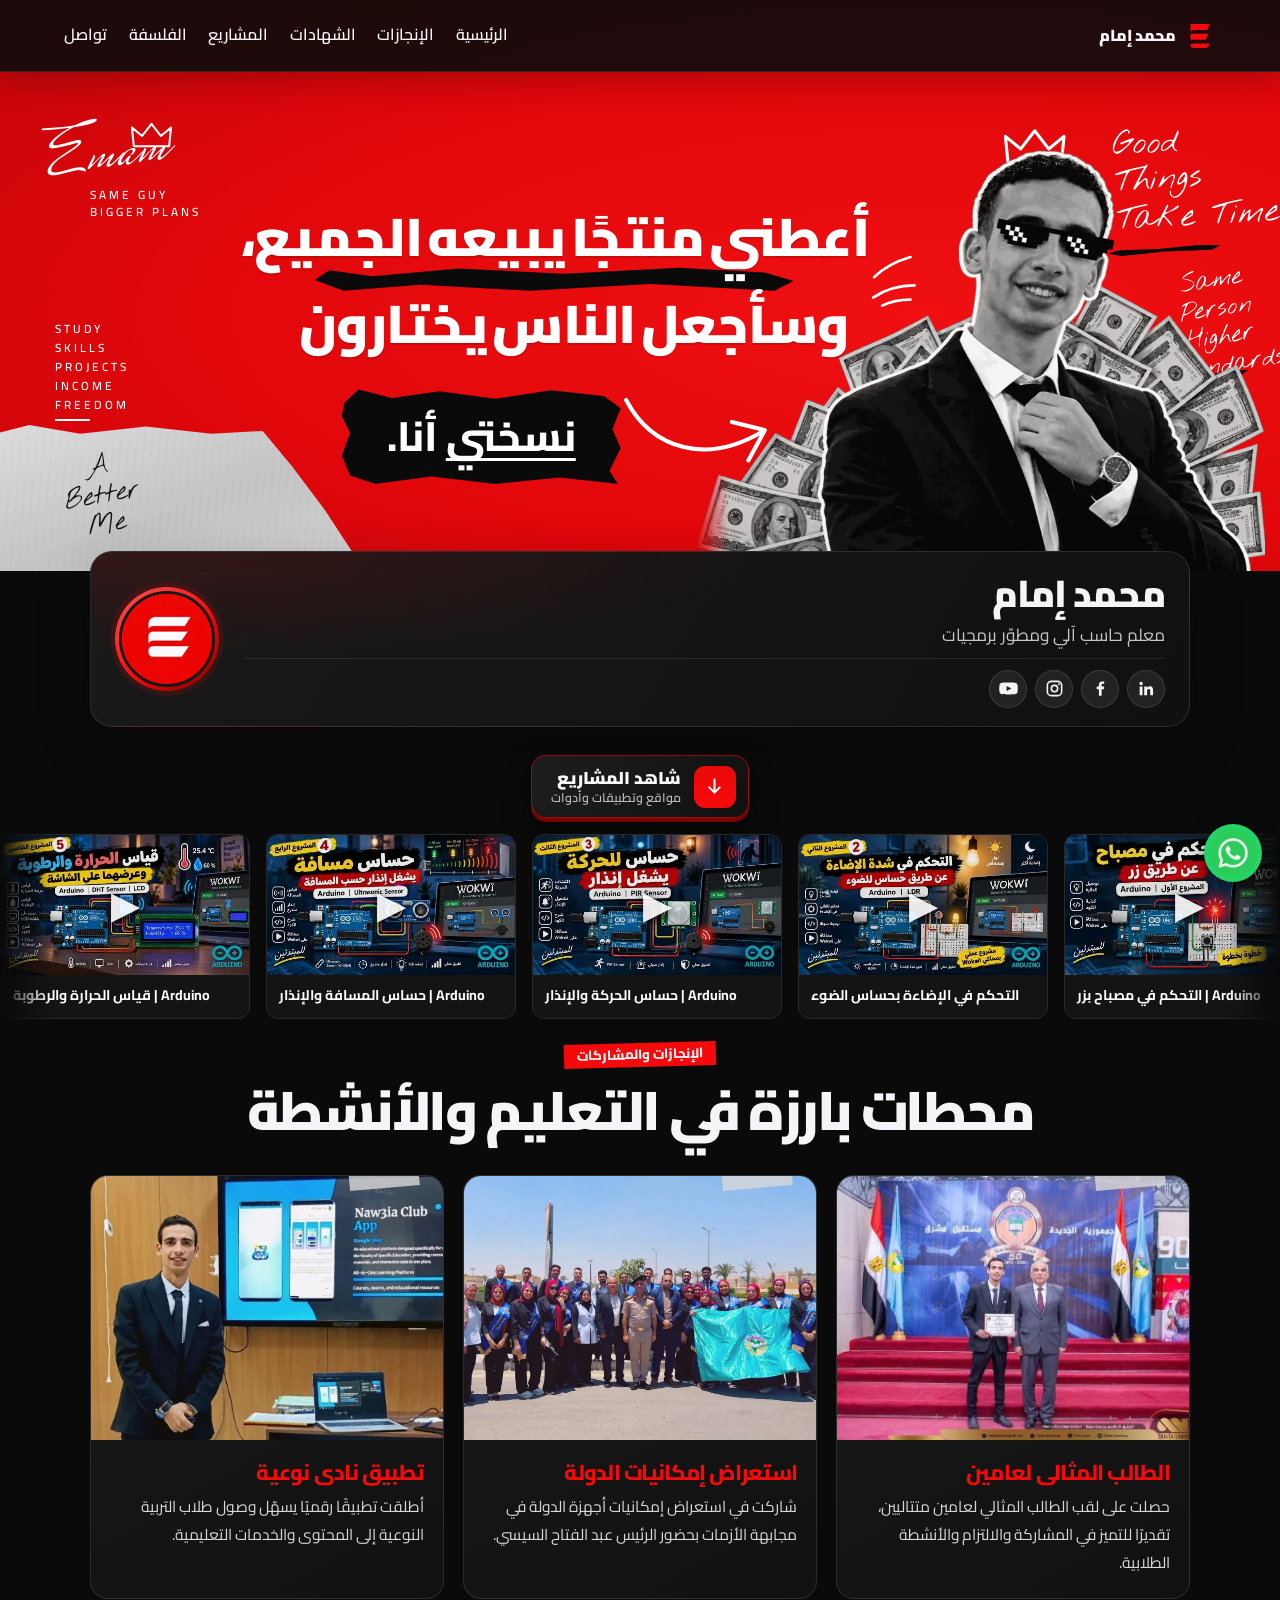
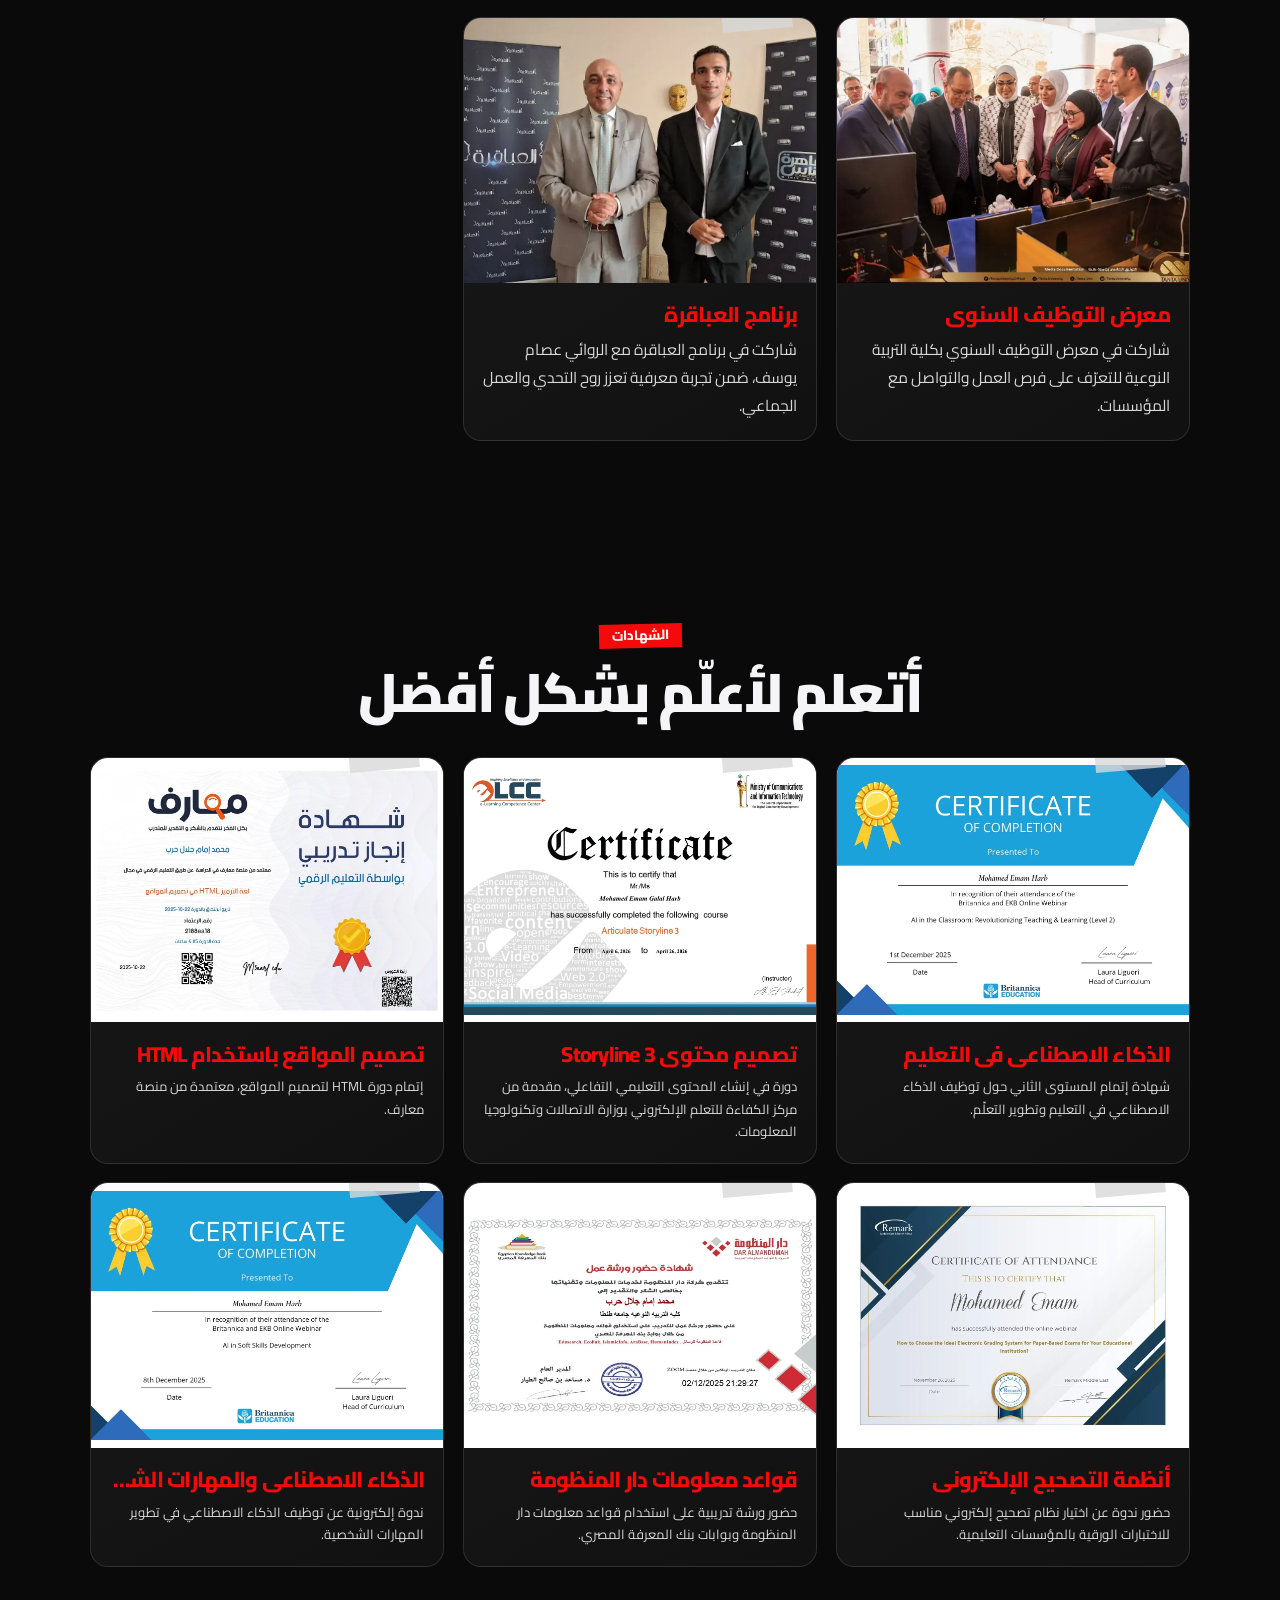
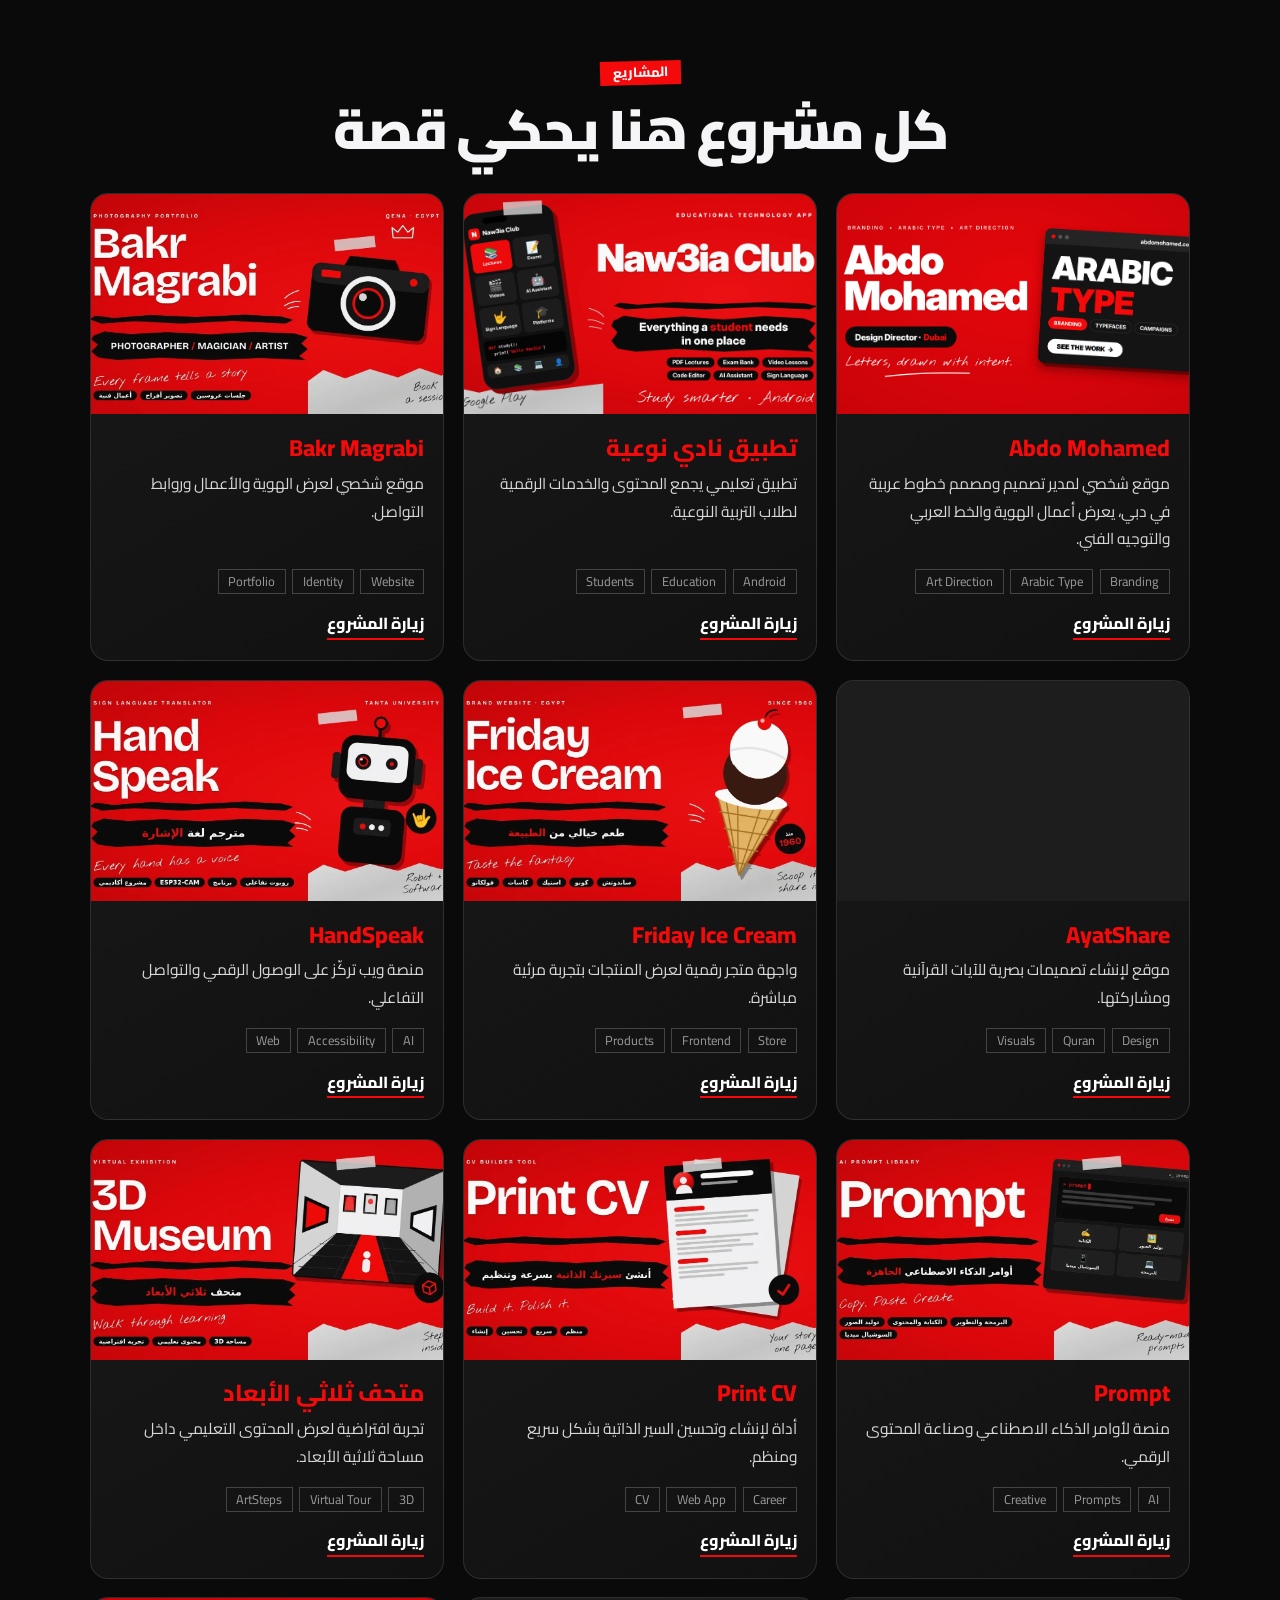
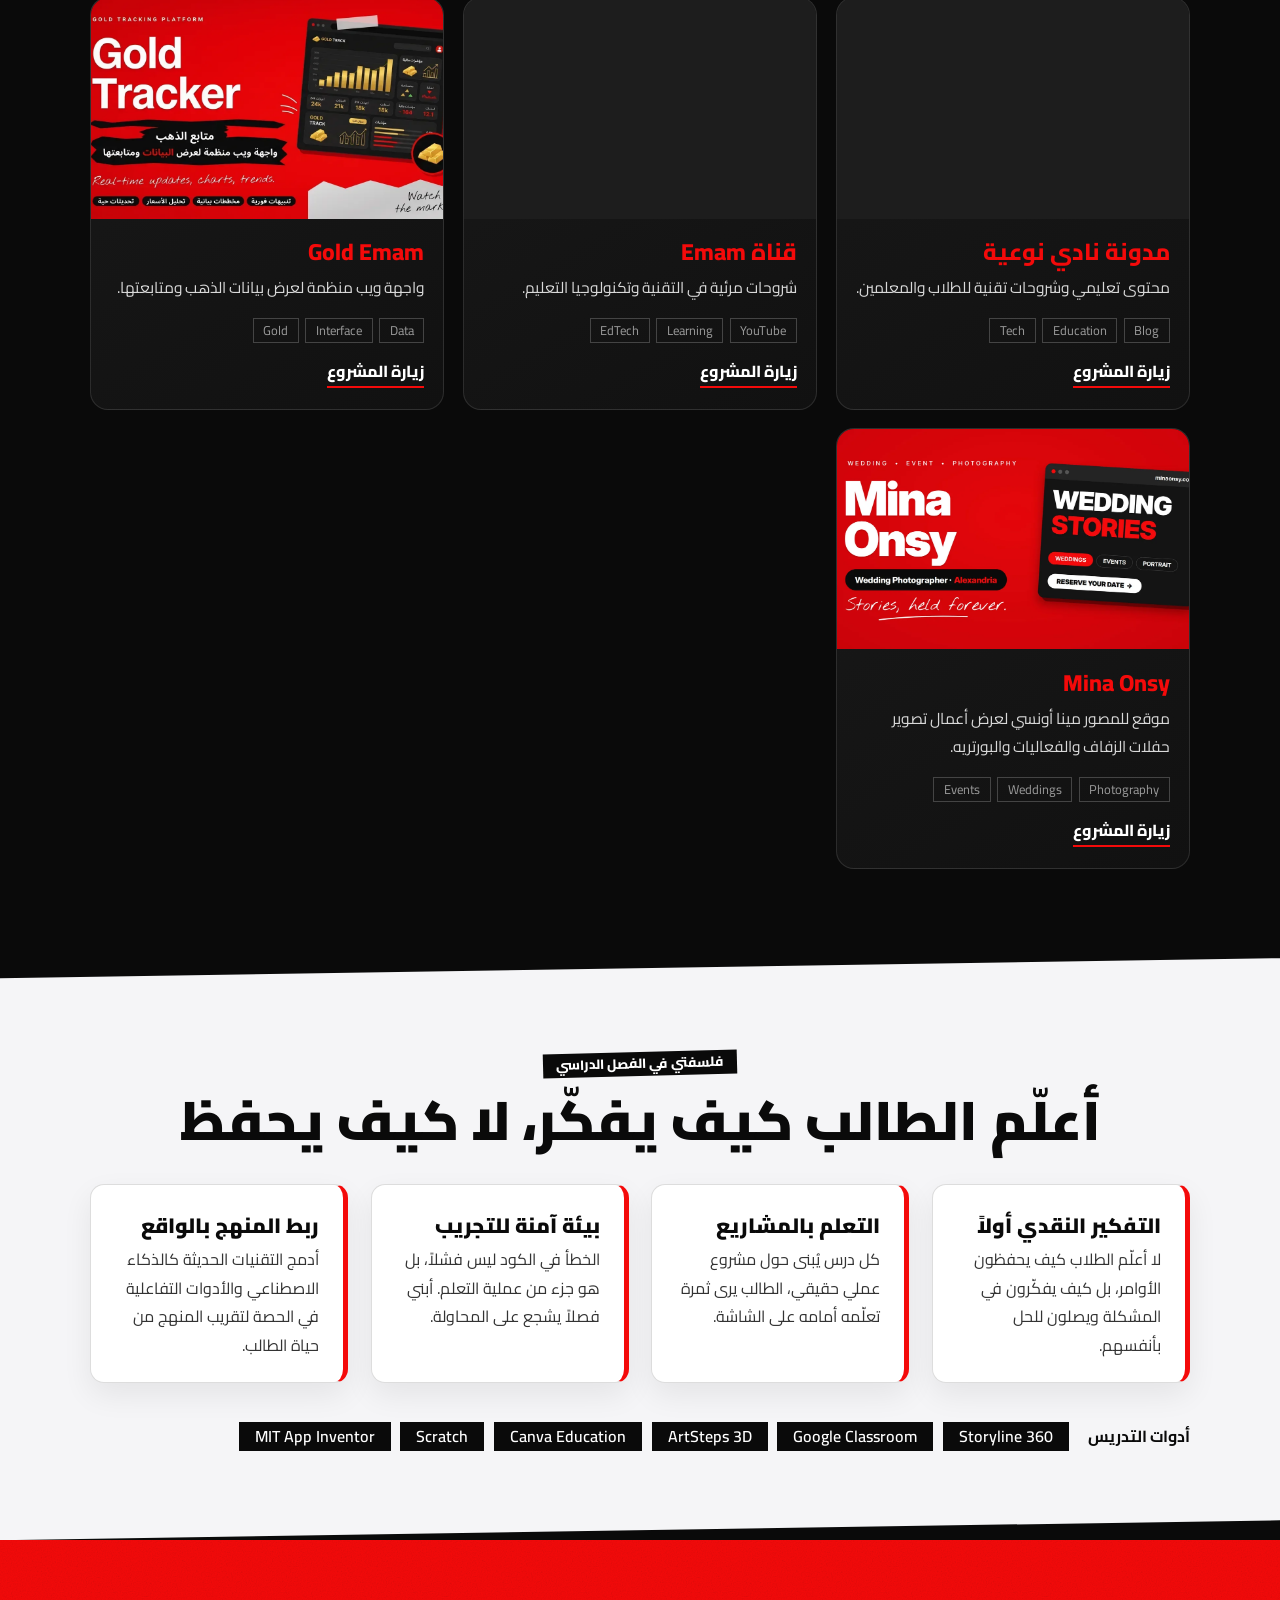
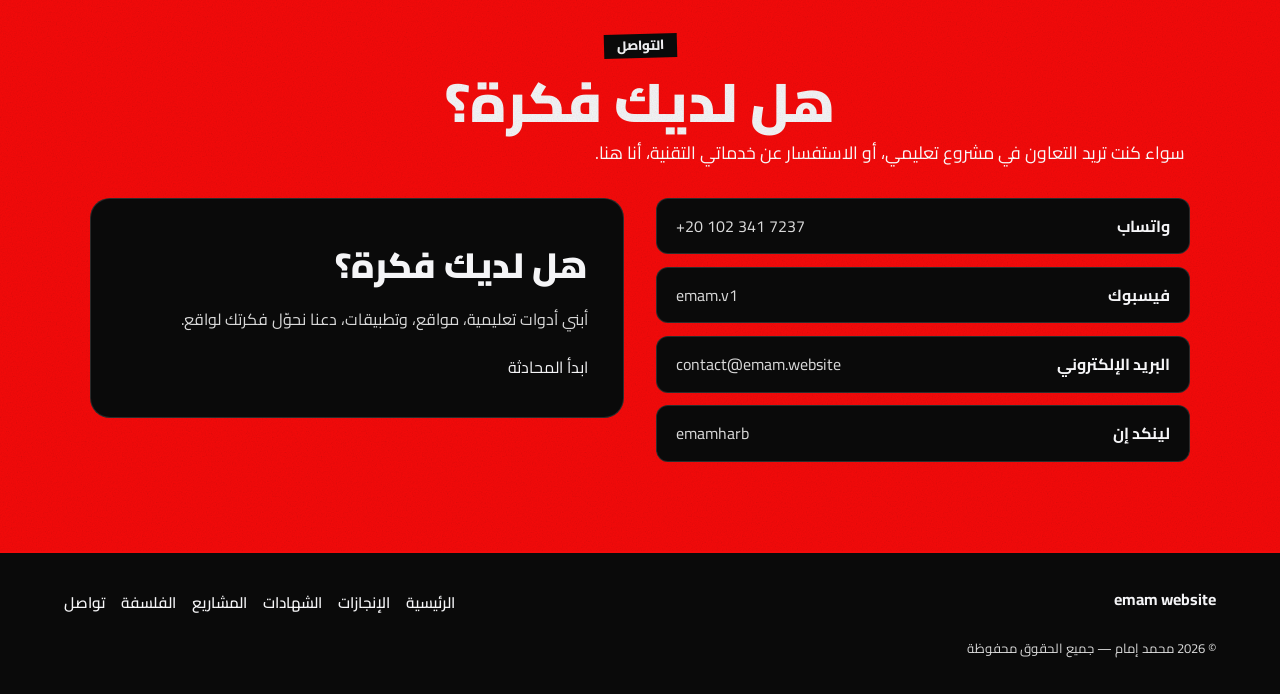
==== index.html @ f2650839 "Clarify projects link as a navigation button" ====
<!DOCTYPE html>
<html lang="ar" dir="rtl">
<head>
<meta charset="utf-8">
<meta name="viewport" content="width=device-width, initial-scale=1">
<title>محمد إمام | معلم حاسب آلي ومطوّر برمجيات تعليمية</title>
<meta name="description" content="الموقع الرسمي لمحمد إمام، معلم حاسب آلي ومطوّر برمجيات تعليمية في مصر. استكشف مشاريعه التعليمية والتقنية، خبراته، إنجازاته وشهاداته.">
<meta name="author" content="محمد إمام">
<meta name="language" content="Arabic">
<meta name="robots" content="index,follow,max-image-preview:large">
<meta name="theme-color" content="#0A0A0A">
<link rel="canonical" href="https://emam.website/">
<link rel="sitemap" type="application/xml" href="https://emam.website/sitemap.xml">
<link rel="icon" href="images/optimized/logo.jpg" type="image/jpeg">
<link rel="shortcut icon" href="images/optimized/logo.jpg" type="image/jpeg">
<meta property="og:type" content="website">
<meta property="og:locale" content="ar_EG">
<meta property="og:site_name" content="محمد إمام">
<meta property="og:title" content="محمد إمام | معلم حاسب آلي ومطوّر برمجيات تعليمية">
<meta property="og:description" content="معلم حاسب آلي ومطوّر برمجيات تعليمية في مصر. استكشف مشاريع محمد إمام وخبراته وإنجازاته وشهاداته في التعليم والتقنية.">
<meta property="og:url" content="https://emam.website/">
<meta property="og:image" content="https://emam.website/images/cov.jpg">
<meta property="og:image:secure_url" content="https://emam.website/images/cov.jpg">
<meta property="og:image:type" content="image/jpeg">
<meta property="og:image:alt" content="محمد إمام — معلم حاسب آلي ومطوّر برمجيات تعليمية">
<meta property="og:image:width" content="1280">
<meta property="og:image:height" content="719">
<meta name="twitter:card" content="summary_large_image">
<meta name="twitter:title" content="محمد إمام | معلم حاسب آلي ومطوّر برمجيات تعليمية">
<meta name="twitter:description" content="معلم حاسب آلي ومطوّر برمجيات تعليمية في مصر. اكتشف المشاريع والخبرات والإنجازات والشهادات.">
<meta name="twitter:image" content="https://emam.website/images/cov.jpg">
<link rel="preconnect" href="https://fonts.googleapis.com">
<link rel="preconnect" href="https://fonts.gstatic.com" crossorigin>
<link href="https://fonts.googleapis.com/css2?family=Cairo:wght@400;600;800;900&family=Caveat:wght@700&family=Mrs+Saint+Delafield&family=Nothing+You+Could+Do&display=swap" rel="stylesheet">
<link rel="stylesheet" href="css/site.css?v=projects-jump-button-v2-20261021">
</head>
<body>
<header>
 <a href="#home" class="logo" aria-label="الرئيسية">
  <svg viewBox="0 0 40 40"><path fill="#F40A0A" d="M6 4h26l-4 8H10a4 4 0 0 0-4 4zM6 17h24l-4 8H6zM10 30h22l-4 6H10a4 4 0 0 1-4-4v-1z"/></svg>
  <span>محمد إمام</span>
 </a>
 <nav id="nav">
  <a href="#home">الرئيسية</a><a href="#ach">الإنجازات</a><a href="#cert">الشهادات</a><a href="#projects">المشاريع</a><a href="#phil">الفلسفة</a><a href="#contact">تواصل</a>
 </nav>
 <button id="menu" aria-label="فتح القائمة" aria-controls="nav" aria-expanded="false"><span></span><span></span><span></span></button>
</header>

<main>
<section class="hero" id="home">
 <div class="stage">
  <div class="sig deco" aria-hidden="true">Emam</div>
  <svg class="crown crown1 deco" viewBox="0 0 44 30" aria-hidden="true"><path d="M3 26 L1 6 L12 15 L22 2 L32 15 L43 6 L41 26 Z"/></svg>
  <div class="tagline deco" aria-hidden="true">SAME GUY<br>BIGGER PLANS</div>
  <div class="list deco" aria-hidden="true">STUDY<br>SKILLS<br>PROJECTS<br>INCOME<br>FREEDOM</div>
  <div class="rule deco" aria-hidden="true"></div>
  <div class="paper deco" aria-hidden="true"></div>
  <div class="better deco" aria-hidden="true">A<br>Better<br>Me</div>

  <div class="gtt deco" aria-hidden="true">Good<br>Things<br>Take Time</div>
  <div class="dash dash1 deco" aria-hidden="true"></div>
  <div class="spp deco" aria-hidden="true">Same<br>Person<br>Higher<br>Standards</div>
  <div class="dash dash2 deco" aria-hidden="true"></div>
  <svg class="crown crown2 deco" viewBox="0 0 44 30" aria-hidden="true"><path d="M3 26 L1 6 L12 15 L22 2 L32 15 L43 6 L41 26 Z"/></svg>

  <div class="brush deco" aria-hidden="true"></div>
  <h1 class="hl"><span>أعطني منتجًا يبيعه الجميع،</span><span class="l2">وسأجعل الناس يختارون</span></h1>
  <div class="slab"><b><u>نسختي</u> أنا.</b></div>

  <svg class="sparks sc deco" viewBox="0 0 48 52" aria-hidden="true" style="stroke-width:2.6"><path d="M4 22 C14 12 26 6 40 2 M3 42 C12 36 24 30 44 30 M12 50 C20 46 30 44 40 44"/></svg>
  <svg class="arrow sc deco" viewBox="0 0 110 60" aria-hidden="true" style="stroke-width:3"><path d="M3 8 C22 44 62 56 104 30 M104 30 L80 24 M104 30 L92 52"/></svg>
  <img class="person" src="images/optimized/hero-person.webp" alt="الأستاذ محمد إمام" width="900" height="742" fetchpriority="high" decoding="async">
 </div>
</section>
<div class="who"><div class="whoin">
 <div class="ph"><img src="images/optimized/logo.jpg" alt="شعار محمد إمام" width="256" height="256" decoding="async"></div>
 <div><h2>محمد إمام</h2><p>معلم حاسب آلي ومطوّر برمجيات</p>
  <div class="socials" aria-label="حساباتي على مواقع التواصل">
   <a href="https://www.linkedin.com/in/emamharb" target="_blank" rel="noopener" aria-label="LinkedIn" title="LinkedIn"><svg viewBox="0 0 24 24" aria-hidden="true"><path d="M5.2 3.5a2.2 2.2 0 1 1 0 4.4 2.2 2.2 0 0 1 0-4.4ZM3.4 9.5H7v11H3.4v-11Zm5.7 0h3.4V11h.1c.5-.9 1.6-1.9 3.4-1.9 3.6 0 4.3 2.4 4.3 5.5v5.9h-3.6v-5.2c0-1.2 0-2.8-1.8-2.8s-2.1 1.3-2.1 2.7v5.3H9.1v-11Z"/></svg></a>
   <a href="https://www.facebook.com/emam.v1" target="_blank" rel="noopener" aria-label="Facebook" title="Facebook"><svg viewBox="0 0 24 24" aria-hidden="true"><path d="M13.4 21v-8.2h2.8l.4-3.2h-3.2V7.5c0-.9.3-1.5 1.6-1.5h1.7V3.1c-.3 0-1.3-.1-2.5-.1-2.5 0-4.2 1.5-4.2 4.3v2.3H7.2v3.2H10V21h3.4Z"/></svg></a>
   <a href="https://www.instagram.com/emam.v1/" target="_blank" rel="noopener" aria-label="Instagram" title="Instagram"><svg viewBox="0 0 24 24" aria-hidden="true"><rect x="3" y="3" width="18" height="18" rx="5" fill="none" stroke="currentColor" stroke-width="2"/><circle cx="12" cy="12" r="4" fill="none" stroke="currentColor" stroke-width="2"/><circle cx="17.6" cy="6.7" r="1.2"/></svg></a>
   <a href="https://www.youtube.com/@emam.v1" target="_blank" rel="noopener" aria-label="YouTube" title="YouTube"><svg viewBox="0 0 24 24" aria-hidden="true"><path d="M23.2 7a3 3 0 0 0-2.1-2.1C19.3 4.4 12 4.4 12 4.4s-7.3 0-9.1.5A3 3 0 0 0 .8 7 31 31 0 0 0 .3 12s0 3.2.5 5a3 3 0 0 0 2.1 2.1c1.8.5 9.1.5 9.1.5s7.3 0 9.1-.5a3 3 0 0 0 2.1-2.1c.5-1.8.5-5 .5-5s0-3.2-.5-5Zm-13.6 8.2V8.8l6.2 3.2-6.2 3.2Z"/></svg></a>
  </div>
 </div>
</div></div>

<section class="videos" aria-label="فيديوهاتي على يوتيوب">
 <a class="projects-jump" href="#projects" aria-label="انتقل إلى قسم المشاريع: مواقع وتطبيقات">
  <span class="projects-jump-icon" aria-hidden="true"><svg viewBox="0 0 24 24" focusable="false"><path d="M12 4v15m-6-6 6 6 6-6"/></svg></span>
  <span class="projects-jump-copy"><strong>شاهد المشاريع</strong><small>مواقع وتطبيقات وأدوات</small></span>
 </a>
 <div class="video-window"><div class="video-track" id="videoTrack"></div></div>
</section>
<section id="ach" class="ach">
 <div class="head"><small>الإنجازات والمشاركات</small><h2>محطات بارزة في التعليم والأنشطة</h2></div>
 <div class="grid" id="achGrid"></div>
</section>

<section id="cert" class="cert">
 <div class="head"><small>الشهادات</small><h2>أتعلم لأعلّم بشكل أفضل</h2></div>
 <div class="grid" id="certGrid"></div>
</section>

<section id="projects">
 <div class="head"><small>المشاريع</small><h2>كل مشروع هنا يحكي قصة</h2></div>
 <div class="grid" id="projGrid"></div>
</section>

<section id="phil">
 <div class="head"><small style="background:var(--ink);color:#fff">فلسفتي في الفصل الدراسي</small><h2>أعلّم الطالب كيف يفكّر، لا كيف يحفظ</h2></div>
 <div class="pillars">
  <div><h3>التفكير النقدي أولاً</h3><p>لا أعلّم الطلاب كيف يحفظون الأوامر، بل كيف يفكّرون في المشكلة ويصلون للحل بأنفسهم.</p></div>
  <div><h3>التعلم بالمشاريع</h3><p>كل درس يُبنى حول مشروع عملي حقيقي، الطالب يرى ثمرة تعلّمه أمامه على الشاشة.</p></div>
  <div><h3>بيئة آمنة للتجريب</h3><p>الخطأ في الكود ليس فشلاً، بل هو جزء من عملية التعلم. أبني فصلاً يشجع على المحاولة.</p></div>
  <div><h3>ربط المنهج بالواقع</h3><p>أدمج التقنيات الحديثة كالذكاء الاصطناعي والأدوات التفاعلية في الحصة لتقريب المنهج من حياة الطالب.</p></div>
 </div>
 <div class="tools"><b>أدوات التدريس</b><span>Storyline 360</span><span>Google Classroom</span><span>ArtSteps 3D</span><span>Canva Education</span><span>Scratch</span><span>MIT App Inventor</span></div>
</section>

<section id="contact" class="noise">
 <div class="head"><small>التواصل</small><h2>هل لديك فكرة؟</h2><p style="color:#fff">سواء كنت تريد التعاون في مشروع تعليمي، أو الاستفسار عن خدماتي التقنية، أنا هنا.</p></div>
 <div class="cwrap" style="position:relative;z-index:2">
  <div class="links">
   <a href="https://wa.me/201023417237" target="_blank" rel="noopener">واتساب <span>+20 102 341 7237</span></a>
   <a href="https://www.facebook.com/emam.v1" target="_blank" rel="noopener">فيسبوك <span>emam.v1</span></a>
   <a href="mailto:contact@emam.website">البريد الإلكتروني <span>contact@emam.website</span></a>
   <a href="https://www.linkedin.com/in/emamharb" target="_blank" rel="noopener">لينكد إن <span>emamharb</span></a>
  </div>
  <div class="cta">
   <h3>هل لديك فكرة؟</h3>
   <p>أبني أدوات تعليمية، مواقع، وتطبيقات، دعنا نحوّل فكرتك لواقع.</p>
   <a class="btn" href="https://wa.me/201023417237?text=مرحباً،+أريد+التحدث+عن+مشروع" target="_blank" rel="noopener">ابدأ المحادثة</a>
  </div>
 </div>
</section>
</main>

<footer>
 <b>emam website</b>
 <nav><a href="#home">الرئيسية</a><a href="#ach">الإنجازات</a><a href="#cert">الشهادات</a><a href="#projects">المشاريع</a><a href="#phil">الفلسفة</a><a href="#contact">تواصل</a></nav>
 <small>© <span id="copyrightYear"></span> محمد إمام — جميع الحقوق محفوظة</small>
</footer>
<a class="wa" href="https://wa.me/201023417237?text=مرحباً،+أريد+التواصل+معك" target="_blank" rel="noopener" aria-label="تواصل عبر واتساب"><img src="images/optimized/whatsapp-icon.webp" alt="" width="128" height="128" decoding="async"></a>
<div id="lb" role="dialog" aria-label="عرض الصورة"><img alt=""></div>

<script src="js/site.js" defer></script>
<script type="application/ld+json">
{
  "@context": "https://schema.org",
  "@graph": [
    {
      "@type": "WebSite",
      "@id": "https://emam.website/#website",
      "url": "https://emam.website/",
      "name": "محمد إمام",
      "inLanguage": "ar-EG",
      "publisher": {"@id": "https://emam.website/#person"}
    },
    {
      "@type": "WebPage",
      "@id": "https://emam.website/#webpage",
      "url": "https://emam.website/",
      "name": "محمد إمام | معلم حاسب آلي ومطوّر برمجيات تعليمية",
      "description": "الموقع الرسمي لمحمد إمام، معلم حاسب آلي ومطوّر برمجيات تعليمية في مصر. استكشف مشاريعه التعليمية والتقنية وخبراته وإنجازاته.",
      "isPartOf": {"@id": "https://emam.website/#website"},
      "about": {"@id": "https://emam.website/#person"},
      "primaryImageOfPage": {"@id": "https://emam.website/#primaryimage"},
      "inLanguage": "ar-EG"
    },
    {
      "@type": "ImageObject",
      "@id": "https://emam.website/#primaryimage",
      "url": "https://emam.website/images/cov.jpg",
      "contentUrl": "https://emam.website/images/cov.jpg",
      "caption": "محمد إمام — معلم حاسب آلي ومطوّر برمجيات تعليمية"
    },
    {
      "@type": "Person",
      "@id": "https://emam.website/#person",
      "name": "محمد إمام",
      "url": "https://emam.website/",
      "image": "https://emam.website/images/profile/بروفايل.webp",
      "jobTitle": "معلم حاسب آلي ومطوّر برمجيات تعليمية",
      "email": "contact@emam.website",
      "address": {"@type": "Country", "name": "مصر"},
      "knowsAbout": ["تدريس الحاسب الآلي", "تكنولوجيا التعليم", "تطوير البرمجيات التعليمية", "تصميم التعلم الإلكتروني"],
      "sameAs": [
        "https://www.facebook.com/emam.v1",
        "https://www.linkedin.com/in/emamharb",
        "https://www.youtube.com/@emam.v1",
        "https://www.instagram.com/emam.v1/"
      ]
    }
  ]
}
</script>
</body>
</html>
---- css/site.css ----
:root{--hh:58px;--red:#F40A0A;--red2:#C20000;--ink:#0A0A0A;--ink2:#141414;--paper:#F5F5F7;--ash:#D9D9D9;--mute:#9a9a9a}
:root{--surface:#151515;--line:rgba(255,255,255,.11);--ease:cubic-bezier(.22,1,.36,1)}
*{box-sizing:border-box;margin:0;padding:0}
html{scroll-behavior:smooth;scroll-padding-top:88px}
body{font-family:Cairo,sans-serif;background:var(--ink);color:var(--paper);line-height:1.8;overflow-x:hidden}
img{max-width:100%;display:block;-webkit-user-drag:none;user-select:none;-webkit-user-select:none}
a{color:inherit;text-decoration:none}
:focus-visible{outline:3px solid #fff;outline-offset:3px}
.noise::after{content:"";position:absolute;inset:0;pointer-events:none;opacity:.35;mix-blend-mode:multiply;background:url("data:image/svg+xml,%3Csvg xmlns='http://www.w3.org/2000/svg' width='300' height='300'%3E%3Cfilter id='n'%3E%3CfeTurbulence type='fractalNoise' baseFrequency='.8' numOctaves='3'/%3E%3C/filter%3E%3Crect width='300' height='300' filter='url(%23n)' opacity='.6'/%3E%3C/svg%3E")}
/* nav */
header{position:fixed;inset:0 0 auto;z-index:50;min-height:72px;display:flex;align-items:center;justify-content:space-between;padding:.65rem 5vw;background:rgba(12,12,12,.9);border:0;border-bottom:1px solid var(--line);border-radius:0;backdrop-filter:blur(18px);box-shadow:0 10px 30px #0003}
.logo{display:flex;align-items:center;gap:.6rem;font-weight:900}
.logo svg{width:30px;height:30px}
nav{display:flex;gap:1.35rem;font-weight:600}
nav a{padding:.2rem 0;border-bottom:2px solid transparent;transition:color .25s,border-color .25s}
nav a:hover{border-color:var(--red);color:#ff7777}
#menu{display:none;width:34px;height:34px;align-items:center;justify-content:center;flex-direction:column;gap:3px;background:transparent;border:0;border-radius:50%;color:#fff;cursor:pointer;transition:background .2s}
#menu:hover,#menu[aria-expanded="true"]{background:rgba(255,255,255,.1)}
#menu span{display:block;width:16px;height:2px;border-radius:2px;background:#fff;transition:transform .25s var(--ease),opacity .2s,width .25s var(--ease)}
#menu[aria-expanded="true"] span:first-child{transform:translateY(5px) rotate(45deg)}
#menu[aria-expanded="true"] span:nth-child(2){opacity:0}
#menu[aria-expanded="true"] span:last-child{transform:translateY(-5px) rotate(-45deg)}
/* hero (built from elements, no cover image) */
.hero{position:relative;margin-top:-1px;background:radial-gradient(ellipse at 72% 55%,#f01012 0%,#e1070b 55%,#c20509 100%);padding:calc(var(--hh) + 3vw) 0 0;overflow:hidden;line-height:0;margin-bottom:-1px}
.hero::after{content:"";position:absolute;inset:0;pointer-events:none;background:linear-gradient(110deg,transparent 28%,rgba(255,255,255,.045) 50%,transparent 72%);transform:translateX(-100%);animation:hero-sheen 1.4s .35s var(--ease) forwards}
@keyframes hero-sheen{to{transform:translateX(100%)}}
.stage{position:relative;z-index:1;container-type:inline-size;width:100%;aspect-ratio:1280/476}
.stage>*{position:absolute}
.stage svg{overflow:visible}
.stage .sc{fill:none;stroke:#fff;stroke-linecap:round;stroke-linejoin:round}
.sig{left:3.8cqw;top:3cqw;font:400 5.2cqw/1 "Mrs Saint Delafield",Caveat,cursive;color:#fff;direction:ltr;transform:rotate(-8deg);transform-origin:left bottom}
.crown{fill:none;stroke:#fff;stroke-width:2.2;stroke-linejoin:round;stroke-linecap:round}
.crown1{left:10.2cqw;top:2.1cqw;width:3.2cqw}
.crown2{left:78.4cqw;top:2.6cqw;width:4.8cqw}
.tagline,.list{direction:ltr;color:#fff;font:600 .92cqw/1.45 Cairo,sans-serif;letter-spacing:.26em}
.tagline{left:7cqw;top:7.2cqw}
.list{left:4.3cqw;top:17.6cqw;line-height:1.6}
.rule{left:4.3cqw;top:25.3cqw;width:2.7cqw;height:.18cqw;background:#fff}
.paper{left:0;bottom:0;width:28.5cqw;height:11.4cqw;background:linear-gradient(160deg,#dcdcdc,#c4c4c4 55%,#d3d3d3);clip-path:polygon(0 5%,8% 0,22% 6%,40% 1%,58% 6%,72% 4%,80% 28%,89% 58%,100% 100%,0 100%);filter:drop-shadow(0 0 .3cqw rgba(0,0,0,.3))}
.paper::before{content:"";position:absolute;inset:0;opacity:.5;background:repeating-linear-gradient(95deg,transparent 0 .5cqw,rgba(0,0,0,.05) .5cqw .6cqw)}
.better{left:5cqw;bottom:2.4cqw;font:400 2.1cqw/1.1 "Nothing You Could Do",Caveat,cursive;color:#161616;direction:ltr;text-align:center;transform:rotate(-10deg)}
.gtt{left:87cqw;top:2.2cqw;font:400 2.6cqw/1.12 "Nothing You Could Do",Caveat,cursive;color:#fff;direction:ltr;text-align:left;transform:rotate(-3deg)}
.spp{left:90.4cqw;top:13.4cqw;font:400 1.95cqw/1.15 "Nothing You Could Do",Caveat,cursive;color:#fff;direction:ltr;text-align:center;transform:rotate(-9deg)}
.dash{background:#0a0a0a;height:.5cqw;border-radius:.3cqw;clip-path:polygon(0 40%,10% 0,45% 25%,80% 5%,100% 35%,92% 100%,50% 70%,12% 100%)}
.dash1{left:86.6cqw;top:11.9cqw;width:8.8cqw;transform:rotate(-4deg)}
.dash2{left:90cqw;top:21.9cqw;width:7.6cqw;transform:rotate(-9deg)}
.sparks{left:68cqw;top:12.5cqw;width:3.8cqw}
.arrow{left:48.6cqw;top:23cqw;width:11.8cqw}
.person{right:1.2cqw;left:auto;bottom:-.6cqw;height:36.7cqw;width:auto;object-fit:contain;object-position:right bottom;max-width:none;z-index:2;-webkit-mask-image:linear-gradient(to right,transparent 0,#000 6%);mask-image:linear-gradient(to right,transparent 0,#000 6%)}
.brush{left:24.6cqw;top:13.4cqw;width:37.4cqw;height:1.9cqw;background:#0a0a0a;clip-path:polygon(0 55%,3% 15%,12% 40%,30% 8%,52% 30%,76% 5%,94% 25%,100% 60%,96% 100%,70% 72%,45% 100%,22% 75%,6% 100%)}
.hl{right:32.1cqw;top:8.6cqw;font:900 4.15cqw/1.22 Cairo,sans-serif;letter-spacing:-.01em;word-spacing:-.12em;color:#fff;direction:rtl;text-align:right;white-space:nowrap;z-index:3;text-shadow:0 .15cqw 0 rgba(0,0,0,.12)}
.hl span{display:block}
.hl .l2{margin-right:1.6cqw;margin-top:1.7cqw}
.slab{left:26.7cqw;top:23cqw;width:21.8cqw;height:7.4cqw;background:#0a0a0a;z-index:3;display:grid;place-items:center;clip-path:polygon(1% 14%,6% 0,18% 9%,35% 2%,55% 10%,75% 1%,94% 7%,100% 20%,97% 42%,100% 62%,96% 86%,99% 100%,78% 93%,55% 100%,32% 92%,12% 100%,3% 91%,0 70%,3% 46%,0 28%)}
.slab b{font:800 3.2cqw/1 Cairo,sans-serif;color:#fff;direction:rtl;white-space:nowrap}
.slab b u{text-decoration-thickness:.2cqw;text-underline-offset:.55cqw;text-decoration-skip-ink:none}
@media(max-width:760px){:root{--hh:52px}.person{height:33cqw;right:3.2cqw;-webkit-mask-image:none;mask-image:none}}
/* who */
.who{padding:0 5vw;position:relative;z-index:4;margin-top:-20px}
.whoin{width:100%;max-width:1100px;margin:0 auto;display:flex;flex-direction:row-reverse;align-items:center;gap:1.6rem;background:radial-gradient(ellipse at 8% 0,rgba(244,10,10,.13),transparent 42%),linear-gradient(120deg,#191919,#101010);border:1px solid var(--line);border-radius:22px;padding:1.15rem 1.5rem;box-shadow:0 18px 50px rgba(0,0,0,.28)}
.ph{position:relative;flex:none;width:104px;height:104px;border-radius:50%;padding:4px;background:linear-gradient(140deg,#ff5555,var(--red) 55%,#750000);box-shadow:0 0 0 5px rgba(244,10,10,.12)}
.ph img{width:100%;height:100%;border-radius:50%;object-fit:cover;object-position:center 22%;border:3px solid #171717}
.whoin>div:last-child{min-width:0;flex:1}
.whoin h2{font-size:clamp(1.7rem,3.6vw,2.35rem);font-weight:900;line-height:1.2;letter-spacing:-.03em}
.whoin p{color:#c7c7c7;font-size:1.08rem;margin:.38rem 0 .55rem;line-height:1.45}
@media(max-width:700px){.who{padding:0 8px}.whoin{gap:1rem;padding:.75rem .9rem;border-radius:13px}.ph{width:88px;height:88px;padding:4px}.ph img{object-position:center 22%}.whoin h2{font-size:1.5rem}.whoin p{font-size:.92rem;margin:.28rem 0 .42rem}}
@media(max-width:390px){.whoin{gap:.65rem;padding:.55rem}.ph{width:70px;height:70px}.whoin h2{font-size:1.22rem}.whoin p{font-size:.78rem}}
/* tear dividers */
.tear{height:46px;margin-top:-1px;background:var(--red);clip-path:polygon(0 0,100% 0,100% 40%,96% 80%,90% 45%,84% 90%,76% 50%,68% 85%,60% 40%,52% 95%,44% 55%,36% 85%,28% 45%,20% 90%,12% 50%,6% 80%,0 45%)}
/* video strip */
.videos{padding:28px 0 8px;overflow:hidden}
.videos .head{padding:0 5vw;margin-bottom:1.1rem}
.projects-jump{width:max-content;max-width:calc(100% - 24px);margin:0 auto 1rem;padding:.6rem .75rem .6rem 1.15rem;display:flex;align-items:center;gap:.8rem;border:1px solid #f40a0a99;border-radius:15px;background:linear-gradient(145deg,#202020,#101010);color:var(--paper);text-decoration:none;box-shadow:0 4px 0 #790000,0 12px 24px #0008;transition:transform .22s var(--ease),border-color .22s,box-shadow .22s}
.projects-jump-icon{width:42px;height:42px;flex:none;display:grid;place-items:center;border-radius:11px;background:var(--red);color:#fff;transition:background .22s,transform .22s var(--ease)}
.projects-jump-icon svg{display:block;width:21px;height:21px;fill:none;stroke:currentColor;stroke-width:2.4;stroke-linecap:round;stroke-linejoin:round}
.projects-jump-copy{display:flex;flex-direction:column;gap:0;text-align:right;line-height:1.35}
.projects-jump-copy strong{font-size:1.08rem;font-weight:900;color:#fff}
.projects-jump-copy small{font-size:.78rem;font-weight:600;color:#bbb}
.projects-jump:hover{transform:translateY(-2px);border-color:#ff5a5a;box-shadow:0 6px 0 #790000,0 16px 27px #0009}
.projects-jump:hover .projects-jump-icon{background:#ff2525;transform:translateY(2px)}
.projects-jump:focus-visible{outline:3px solid #fff;outline-offset:4px;border-radius:15px}
.video-window{overflow:hidden;direction:ltr;mask-image:linear-gradient(90deg,transparent,#000 4%,#000 96%,transparent)}
.video-track{display:flex;width:max-content;gap:1rem;animation:video-scroll 105s linear infinite}
.video-window:hover .video-track,.video-window:focus-within .video-track{animation-play-state:paused}
.video-group{display:flex;gap:1rem;flex:none}
.video-card{width:250px;flex:none;background:var(--ink2);border:1px solid #292929;border-radius:12px;overflow:hidden;transition:transform .2s,border-color .2s}
.video-card:hover{transform:translateY(-4px);border-color:var(--red)}
.video-thumb{position:relative;aspect-ratio:16/9;background:#191919;overflow:hidden}
.video-thumb img{width:100%;height:100%;object-fit:cover}
.video-thumb img.image-missing{opacity:0;background:linear-gradient(135deg,#242424,#111)}
.video-play{position:absolute;inset:0;display:grid;place-items:center;background:rgba(0,0,0,.08);color:#fff;font-size:2.4rem;text-shadow:0 2px 8px #000;opacity:.9}
.video-name{display:block;padding:.55rem .75rem;color:#fff;font-size:.88rem;font-weight:700;white-space:nowrap;overflow:hidden;text-overflow:ellipsis}
@keyframes video-scroll{to{transform:translateX(-50%)}}
@media(max-width:700px){.videos{padding-top:20px}.projects-jump{margin-bottom:.7rem;padding:.48rem .6rem .48rem .85rem;gap:.65rem}.projects-jump-icon{width:38px;height:38px}.projects-jump-copy strong{font-size:1rem}.projects-jump-copy small{font-size:.72rem}.video-card{width:205px}.video-track,.video-group{gap:.7rem}.video-name{font-size:.8rem}}
@media(prefers-reduced-motion:reduce){.video-track{animation:none;transform:none}}
/* sections */
.ach{padding-top:12px}
section{padding:clamp(52px,7vw,96px) 5vw;position:relative}
.cert{padding-bottom:clamp(28px,3.5vw,48px)}
#projects{padding-top:clamp(28px,3.5vw,48px)}
.head{max-width:1100px;margin:0 auto 1.8rem;text-align:center}
.reveal{opacity:0;transform:translateY(22px);transition:opacity .7s var(--ease) var(--reveal-delay,0ms),transform .7s var(--ease) var(--reveal-delay,0ms)}
.reveal.is-visible{opacity:1;transform:translateY(0)}
.head small{display:inline-block;background:var(--red);padding:0 .8rem;font-weight:800;transform:rotate(-1.5deg)}
.head h2{font-size:clamp(2rem,4.5vw,3.4rem);font-weight:900;line-height:1.3;margin-top:.5rem}
.ach .head h2{white-space:nowrap;font-size:clamp(.86rem,4.5vw,3.4rem);letter-spacing:-.045em}
.cert .head h2{white-space:nowrap;font-size:clamp(1.35rem,4.5vw,3.4rem);letter-spacing:-.04em}
#projects .head h2{white-space:nowrap;font-size:clamp(1.35rem,4.5vw,3.4rem);letter-spacing:-.04em}
.head p{color:var(--ash);max-width:60ch;font-size:1.1rem}
.grid{max-width:1100px;margin:0 auto;display:grid;gap:1.15rem;grid-template-columns:repeat(auto-fill,minmax(290px,1fr))}
.card{background:linear-gradient(150deg,#191919,#111);border:1px solid var(--line);border-radius:18px;overflow:hidden;position:relative;transition:transform .45s var(--ease),border-color .3s,box-shadow .3s;display:flex;flex-direction:column}
.card:hover{border-color:#f40a0a88;transform:translateY(-7px) scale(1.012);box-shadow:0 20px 50px #0007}
.card .im img{transition:transform .75s var(--ease),filter .5s}
.card:hover .im img{transform:scale(1.045);filter:saturate(1.08)}
.card .im{aspect-ratio:16/10;overflow:hidden;background:#1d1d1d}
.card .im img{width:100%;height:100%;object-fit:cover}
.card .bd{padding:1.1rem 1.2rem 1.3rem;display:flex;flex-direction:column;gap:.4rem;flex:1}
.card h3{font-size:1.25rem;font-weight:800;line-height:1.5}
.card .cat{display:none}
.card h3{color:var(--red);font-size:1.45rem;line-height:1.35}
.cert .card h3{white-space:nowrap;overflow:hidden;text-overflow:ellipsis;max-width:100%}
.cert .card h3{font-size:clamp(1.05rem,1.7vw,1.35rem);letter-spacing:-.035em}
.cert .card p{font-size:clamp(.82rem,.95vw,.92rem);white-space:normal;overflow:visible;text-overflow:clip;line-height:1.7}
.ach .card h3{font-size:clamp(1.05rem,1.7vw,1.35rem);white-space:nowrap;letter-spacing:-.035em;max-width:100%;overflow:hidden;text-overflow:ellipsis}
.card p{color:var(--ash);font-size:.97rem}
.cat{color:var(--red);font-weight:800;font-size:.9rem;direction:ltr;text-align:right}
.tags{display:flex;gap:.4rem;flex-wrap:wrap;margin-top:auto;padding-top:.6rem}
.tags i{font-style:normal;font-size:.8rem;border:1px solid #444;padding:0 .6rem;color:var(--mute)}
.go{margin-top:.5rem;font-weight:800;color:#fff;border-bottom:2px solid var(--red);align-self:flex-start}
.ach .card{cursor:zoom-in}
.ach .card::before,.cert .card::before{content:"";position:absolute;top:-10px;inset-inline-start:24px;width:70px;height:22px;background:rgba(217,217,217,.8);transform:rotate(-5deg);z-index:2}
.ach .im{aspect-ratio:4/3}
.cert .im{aspect-ratio:4/3;cursor:zoom-in}
.cert .im img{object-fit:contain;background:#fff}
/* philosophy */
#phil{background:var(--paper);color:var(--ink);clip-path:polygon(0 20px,100% 0,100% calc(100% - 20px),0 100%)}
#phil .head p{color:#444}
.pillars{max-width:1100px;margin:0 auto;display:grid;gap:1.4rem;grid-template-columns:repeat(auto-fit,minmax(250px,1fr))}
.pillars div{background:#fff;padding:1.4rem 1.5rem;border:1px solid #ddd;border-inline-start:5px solid var(--red);border-radius:14px;box-shadow:0 12px 30px #00000012;transition:transform .35s var(--ease),box-shadow .35s}
.pillars div:hover{transform:translateY(-5px);box-shadow:0 18px 40px #0002}
.pillars h3{font-weight:900;font-size:1.3rem}
.pillars p{color:#333}
.tools{max-width:1100px;margin:2.4rem auto 0;display:flex;gap:.6rem;flex-wrap:wrap;align-items:center}
.tools b{margin-inline-end:.6rem}
.tools span{background:var(--ink);color:#fff;padding:0 1rem;font-weight:600}
/* contact */
#contact{background:var(--red);overflow:hidden}
#contact .head small{background:var(--ink)}
.cwrap{max-width:1100px;margin:0 auto;display:grid;grid-template-columns:1fr 1fr;gap:2rem;align-items:start}
.links{display:grid;gap:.8rem}
.links a{background:var(--ink);border:1px solid #ffffff22;border-radius:12px;padding:.8rem 1.2rem;display:flex;justify-content:space-between;font-weight:700;transition:transform .3s var(--ease),background .3s}
.links a:hover{transform:translateX(-6px)}
.links span{direction:ltr;color:var(--ash);font-weight:400}
.socials{display:flex;align-items:center;gap:.5rem;margin-top:.7rem;padding-top:.65rem;border-top:1px solid #ffffff17;direction:rtl}
.socials a{width:38px;height:38px;padding:0;display:grid;place-items:center;justify-content:center;border-radius:50%;background:#222;border:1px solid #ffffff20;color:var(--paper);transition:transform .25s var(--ease),color .25s,border-color .25s,background .25s}
.socials a:hover{transform:translateY(-3px);color:#ff5b5b;background:#2b1717;border-color:#ffffff66}
.socials svg{width:19px;height:19px;fill:currentColor}
.cta{background:var(--ink);padding:2.2rem;border:1px solid #ffffff22;border-radius:20px}
.cta h3{font-size:2.2rem;font-weight:900}
.cta p{color:var(--ash);margin:.5rem 0 1.2rem}
footer{background:var(--ink);padding:2rem 5vw;display:flex;justify-content:space-between;flex-wrap:wrap;gap:1rem;border-top:2px solid var(--red)}
footer nav{gap:1rem;flex-wrap:wrap;font-size:.95rem}
footer small{flex-basis:100%;color:var(--ash);font-size:.82rem}
.wa{position:fixed;bottom:18px;inset-inline-start:18px;z-index:60;width:58px;height:58px;display:grid;place-items:center;background:#25D366;color:#06210f;border-radius:50%;box-shadow:0 6px 18px rgba(0,0,0,.5);transition:transform .3s var(--ease);animation:wa-in .7s .8s both var(--ease)}
@keyframes wa-in{from{opacity:0;transform:scale(.65)}to{opacity:1;transform:scale(1)}}
.wa:hover{transform:scale(1.08)}
.wa img{width:100%;height:100%;object-fit:contain;border-radius:50%}
#lb{position:fixed;inset:0;background:rgba(0,0,0,.92);display:none;align-items:center;justify-content:center;z-index:100;padding:4vw;cursor:zoom-out}
#lb.on{display:flex}
#lb img{max-height:90vh;border:4px solid #fff}
@media(max-width:860px){
 header{inset:0 0 auto;padding:.45rem 5vw;min-height:58px}
  .cwrap{grid-template-columns:1fr}
 #menu{display:flex;flex:none;width:32px;height:32px}
 header nav{position:fixed;top:68px;inset-inline:3vw;background:rgba(12,12,12,.96);border:1px solid var(--line);border-radius:18px;flex-direction:column;padding:1rem 5vw;transform:translateY(-150%);transition:transform .4s var(--ease),opacity .3s;opacity:0;gap:.6rem;pointer-events:none}
 header nav.open{transform:none;opacity:1;pointer-events:auto}
}
@media(max-width:600px){
 section{padding:52px 5vw}
 .who{padding:0 5vw}
 .whoin{border-radius:17px}
 .grid{grid-template-columns:1fr;gap:1rem}
 .head{margin-bottom:1.35rem}
 .head h2{font-size:clamp(1.7rem,8vw,2.5rem)}
 #contact .head h2{white-space:nowrap;font-size:clamp(1.35rem,7vw,2.5rem)}
 .cert .head h2,#projects .head h2{white-space:normal}
 .cert .card h3,.ach .card h3{white-space:normal}
 .links a{gap:.7rem;flex-wrap:wrap}
 footer nav{gap:.55rem 1rem}
}
@media(prefers-reduced-motion:reduce){*{animation-duration:.01ms!important;animation-iteration-count:1!important;transition:none!important;scroll-behavior:auto!important}.reveal{opacity:1;transform:none}}
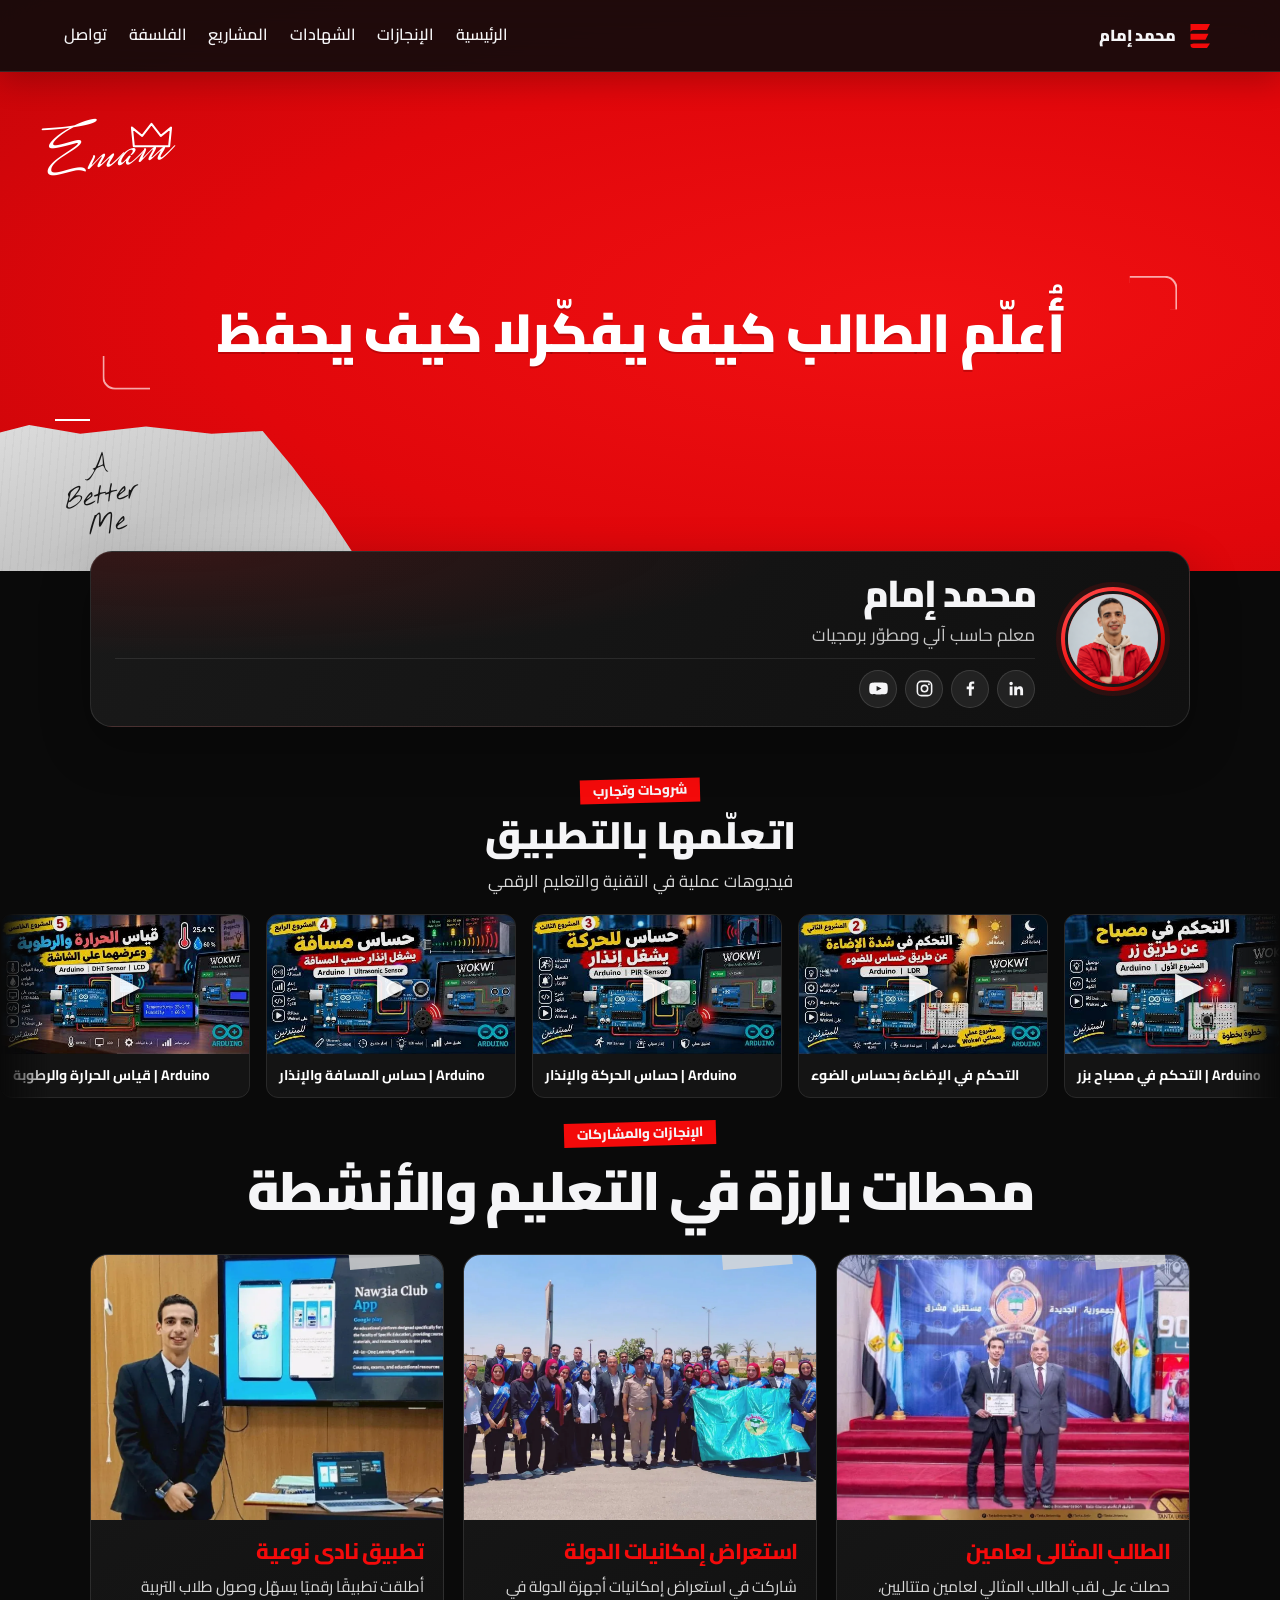
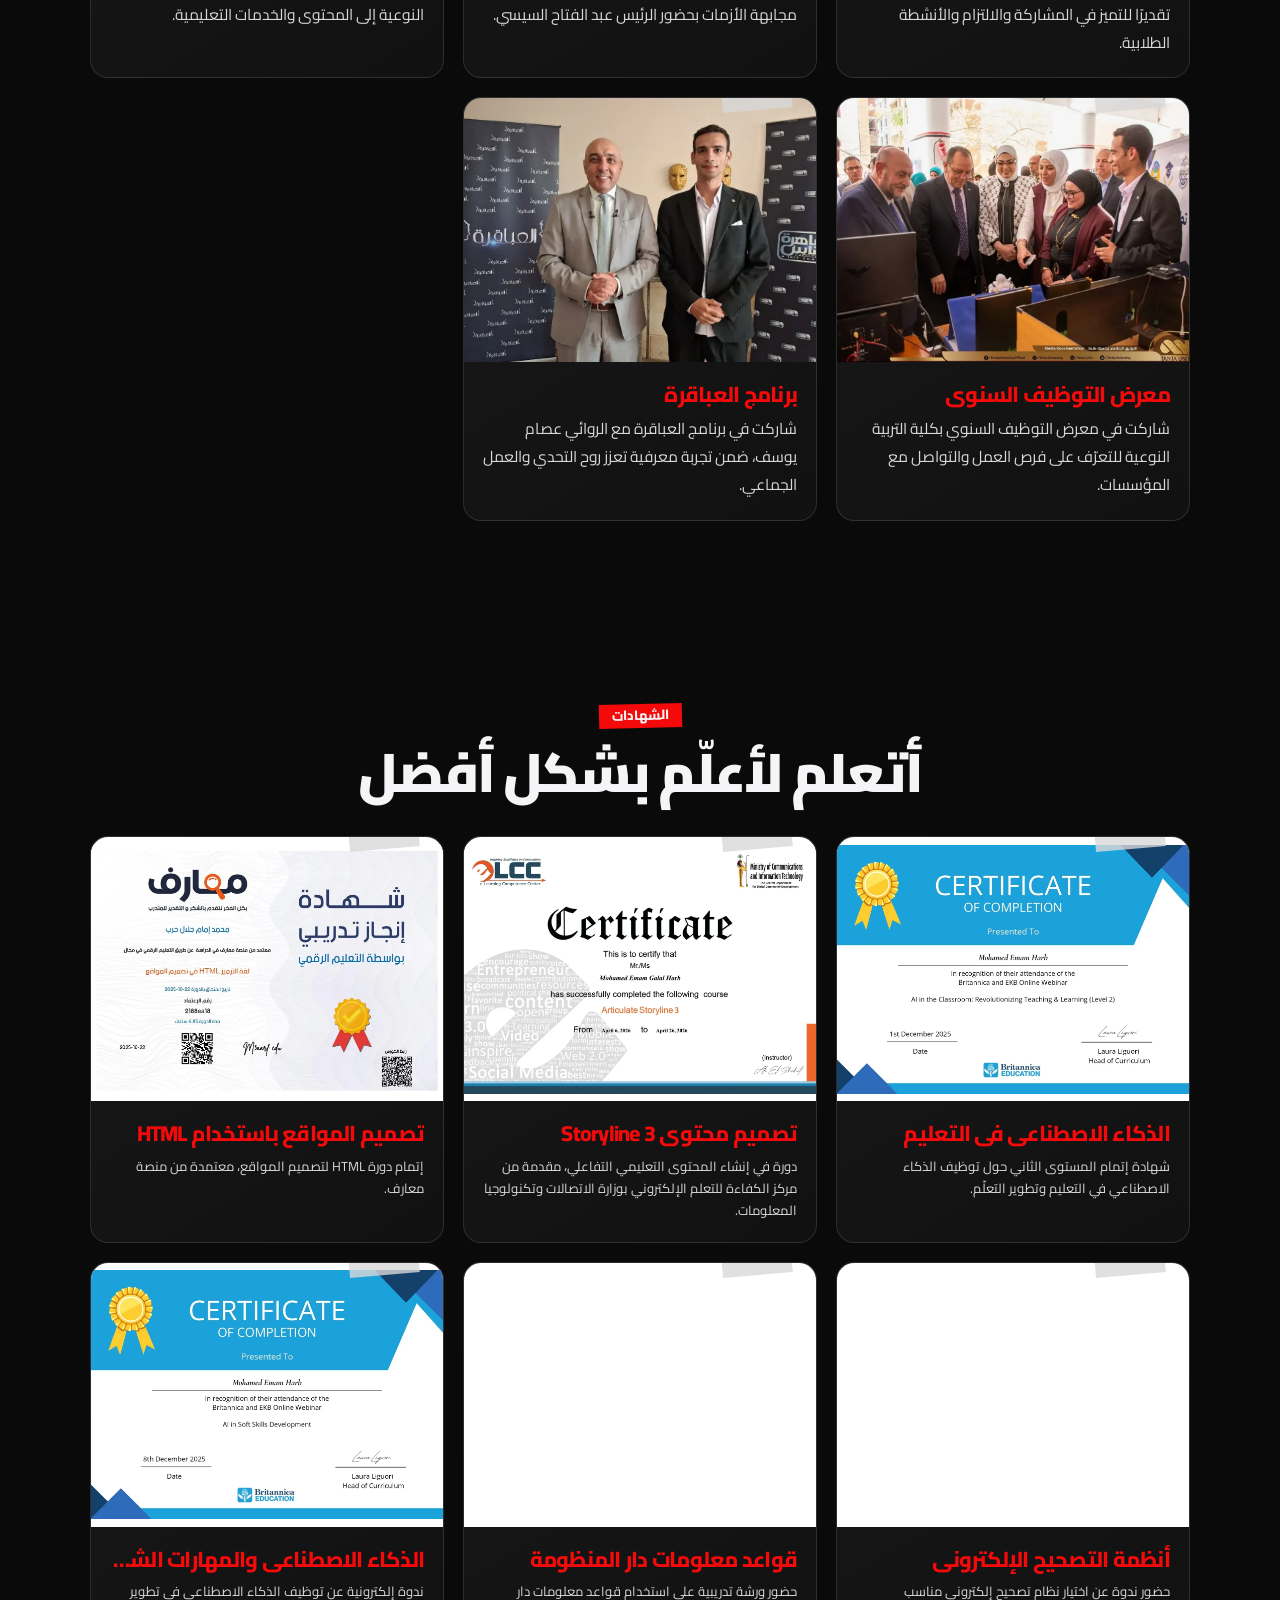
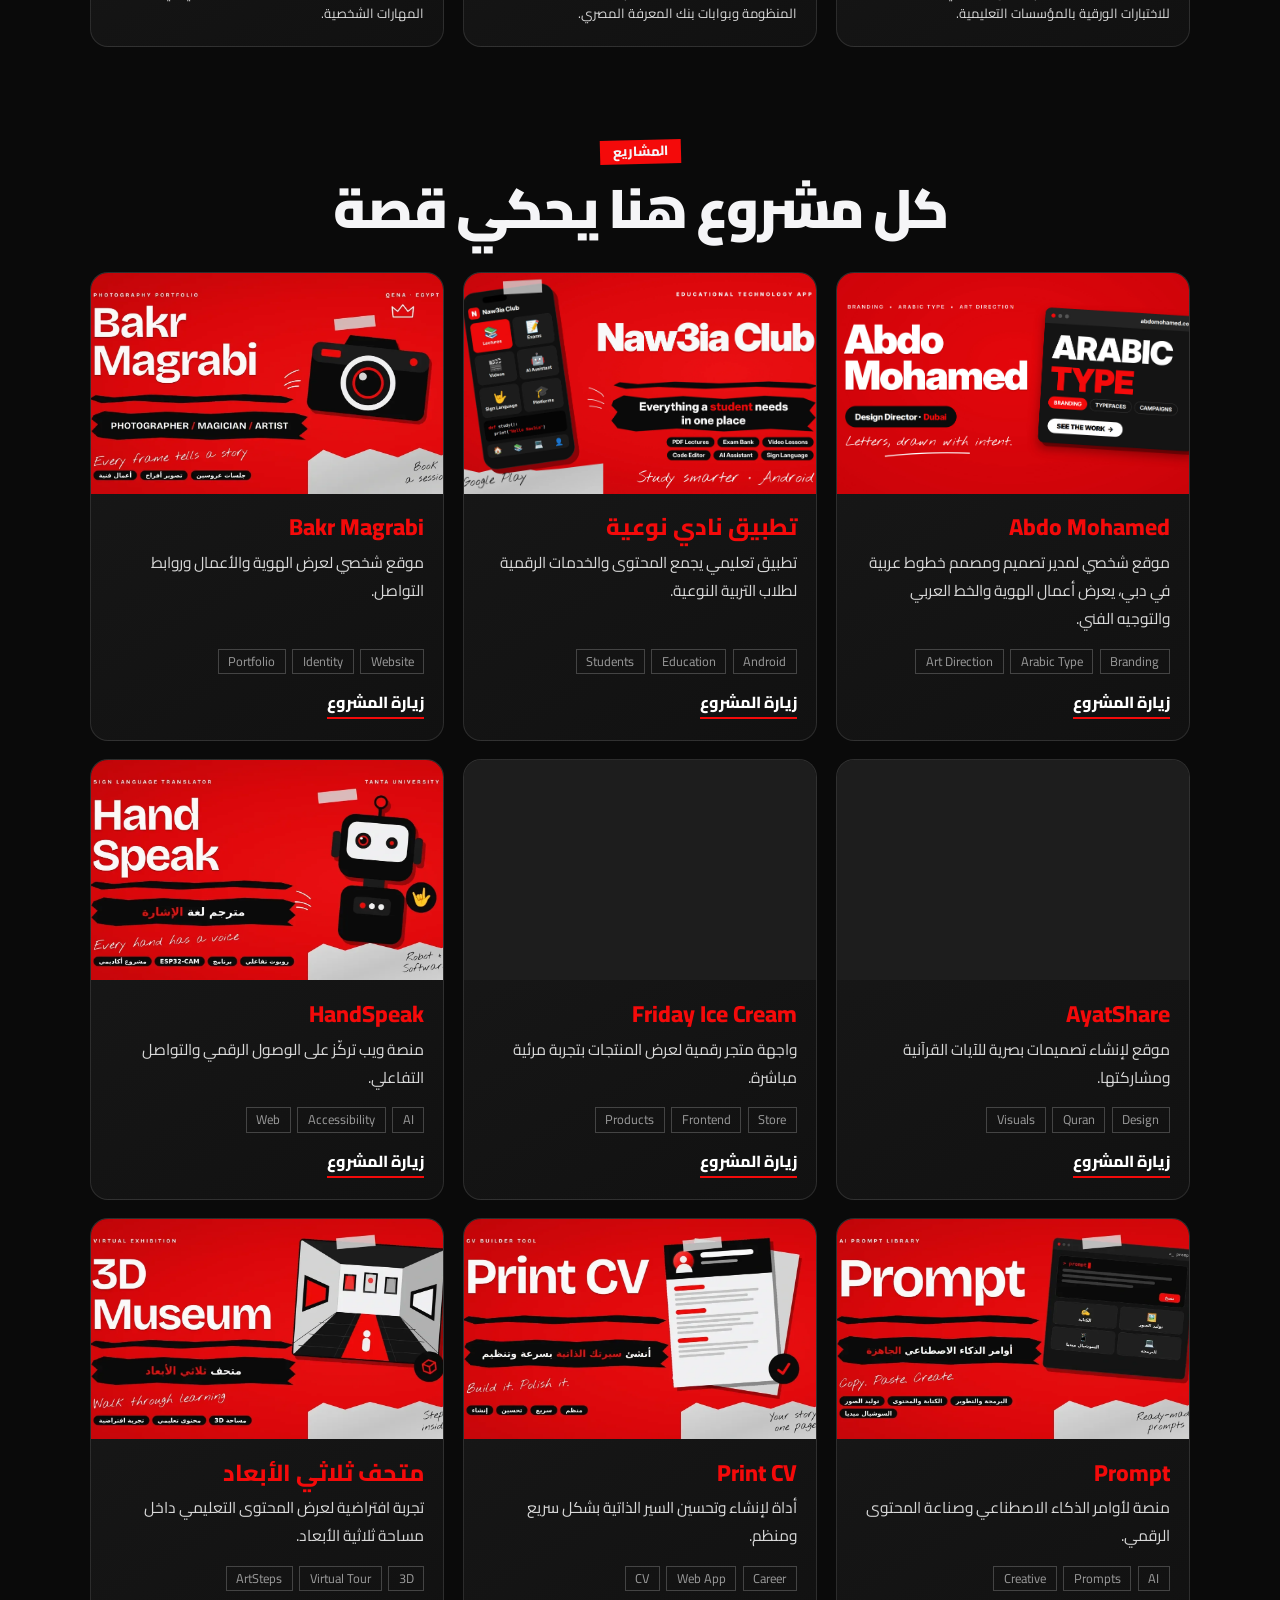
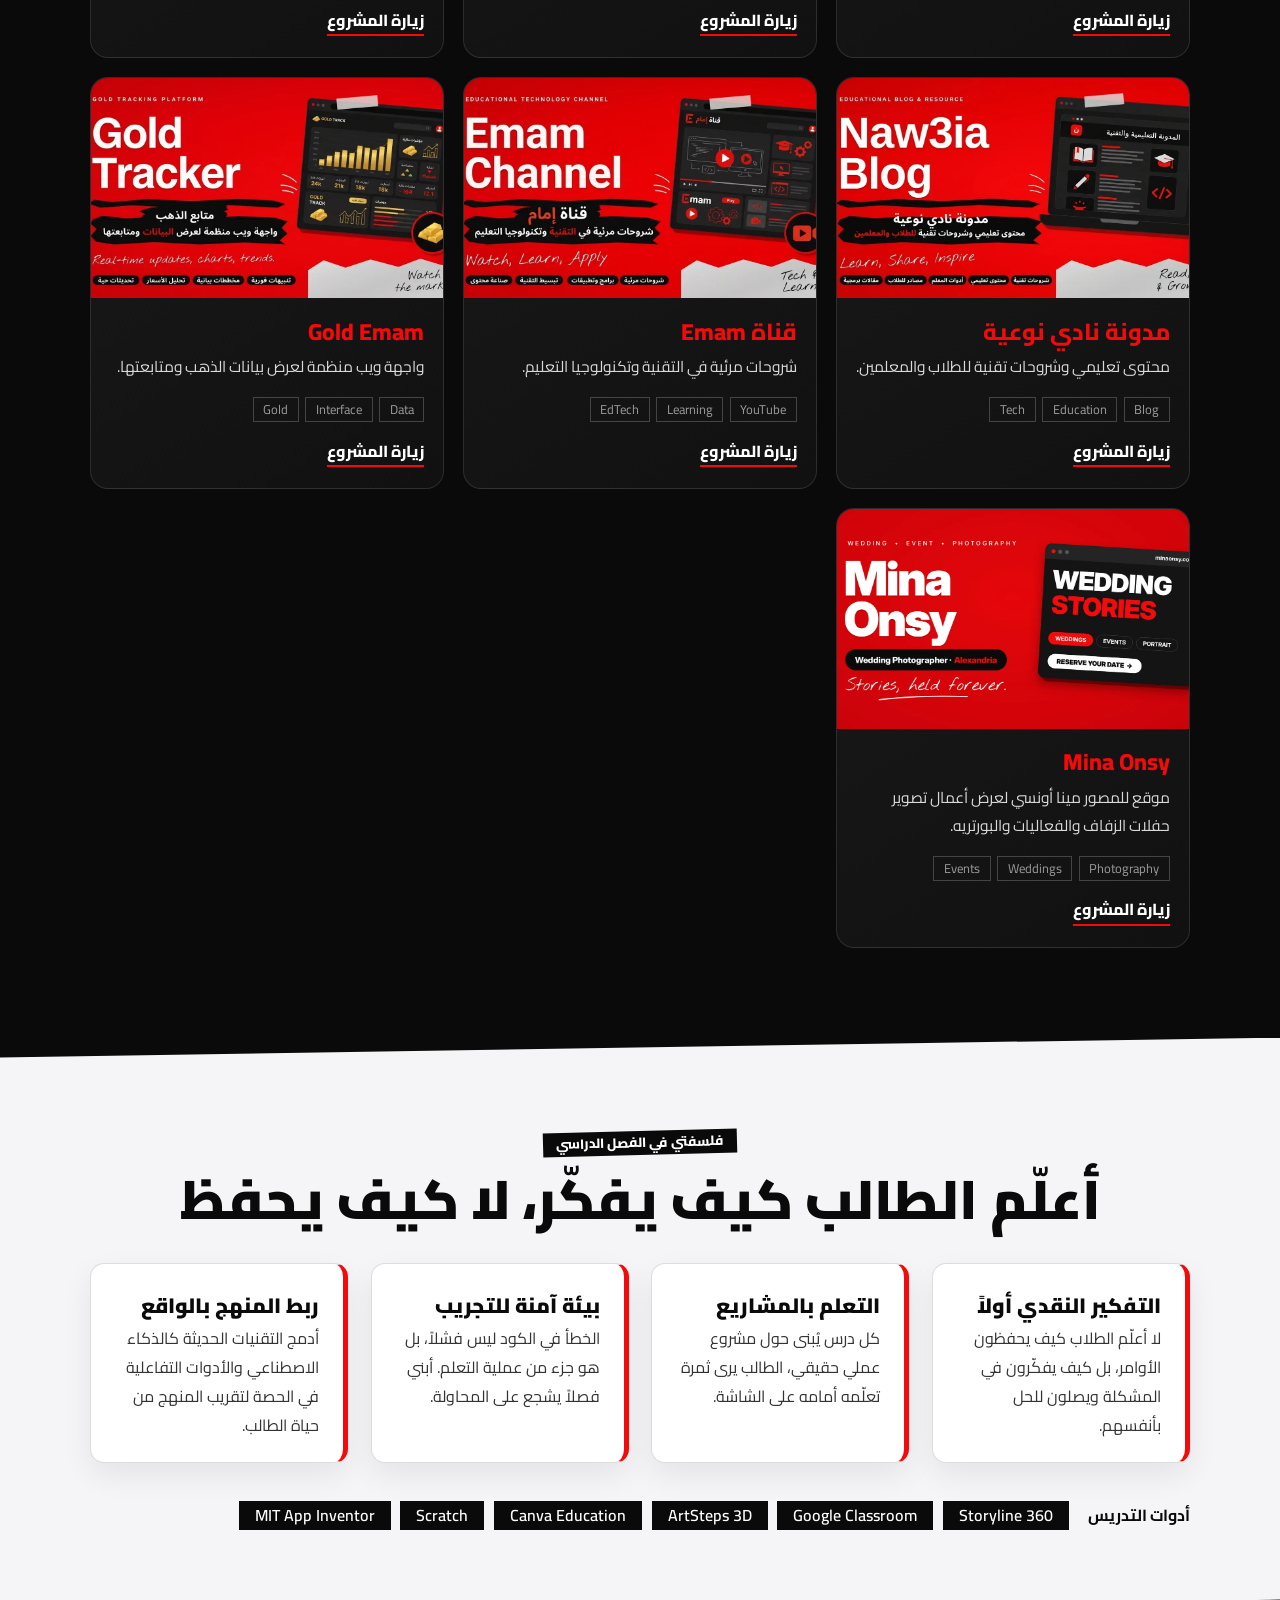
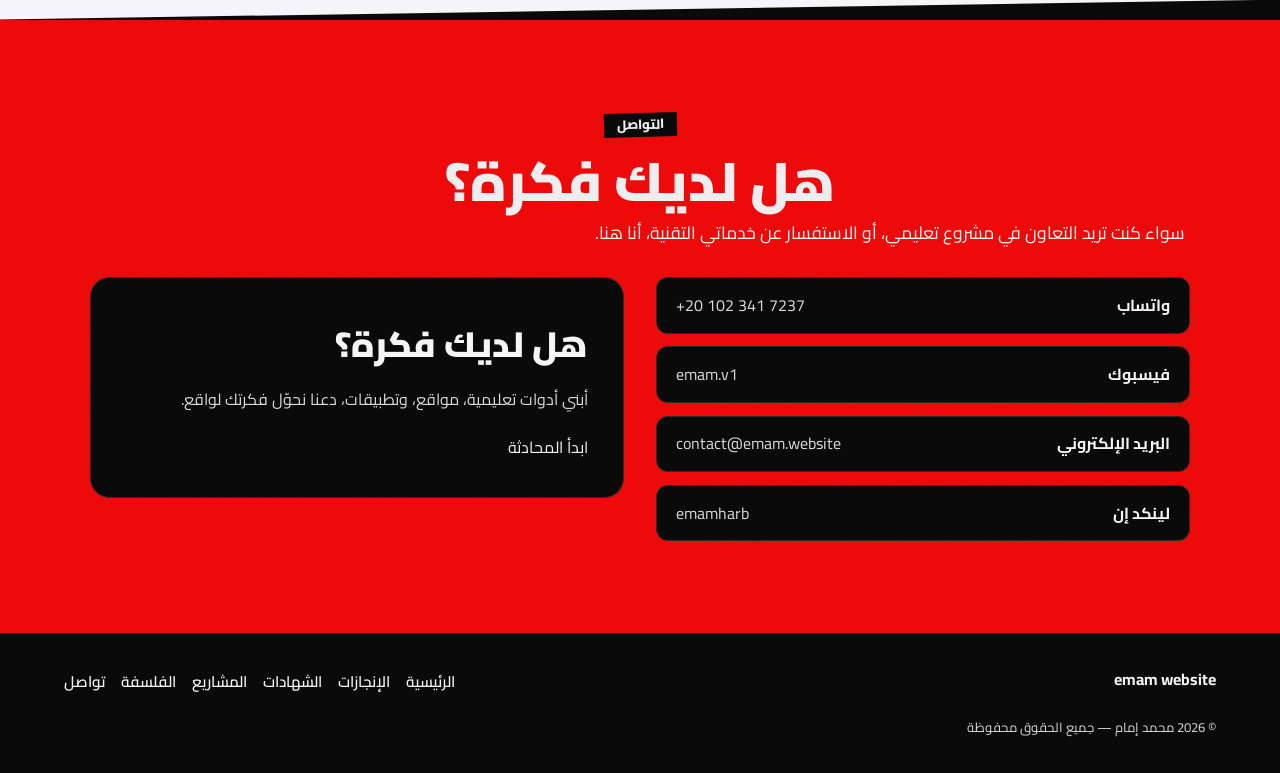
==== commit ba7c422c: "Prepare V6 portfolio updates" ====
--- a/index.html
+++ b/index.html
@@ -32,7 +32,7 @@
 <link rel="preconnect" href="https://fonts.googleapis.com">
 <link rel="preconnect" href="https://fonts.gstatic.com" crossorigin>
 <link href="https://fonts.googleapis.com/css2?family=Cairo:wght@400;600;800;900&family=Caveat:wght@700&family=Mrs+Saint+Delafield&family=Nothing+You+Could+Do&display=swap" rel="stylesheet">
-<link rel="stylesheet" href="css/site.css?v=projects-jump-button-v2-20261021">
+<link rel="stylesheet" href="css/site.css?v=video-intro-20261021">
 </head>
 <body>
 <header>
@@ -51,29 +51,16 @@
  <div class="stage">
   <div class="sig deco" aria-hidden="true">Emam</div>
   <svg class="crown crown1 deco" viewBox="0 0 44 30" aria-hidden="true"><path d="M3 26 L1 6 L12 15 L22 2 L32 15 L43 6 L41 26 Z"/></svg>
-  <div class="tagline deco" aria-hidden="true">SAME GUY<br>BIGGER PLANS</div>
-  <div class="list deco" aria-hidden="true">STUDY<br>SKILLS<br>PROJECTS<br>INCOME<br>FREEDOM</div>
   <div class="rule deco" aria-hidden="true"></div>
   <div class="paper deco" aria-hidden="true"></div>
   <div class="better deco" aria-hidden="true">A<br>Better<br>Me</div>
 
-  <div class="gtt deco" aria-hidden="true">Good<br>Things<br>Take Time</div>
-  <div class="dash dash1 deco" aria-hidden="true"></div>
-  <div class="spp deco" aria-hidden="true">Same<br>Person<br>Higher<br>Standards</div>
-  <div class="dash dash2 deco" aria-hidden="true"></div>
-  <svg class="crown crown2 deco" viewBox="0 0 44 30" aria-hidden="true"><path d="M3 26 L1 6 L12 15 L22 2 L32 15 L43 6 L41 26 Z"/></svg>
+  <div class="hero-motto"><span>أُعلّم الطالب كيف يفكّر</span><span>لا كيف يحفظ</span></div>
 
-  <div class="brush deco" aria-hidden="true"></div>
-  <h1 class="hl"><span>أعطني منتجًا يبيعه الجميع،</span><span class="l2">وسأجعل الناس يختارون</span></h1>
-  <div class="slab"><b><u>نسختي</u> أنا.</b></div>
-
-  <svg class="sparks sc deco" viewBox="0 0 48 52" aria-hidden="true" style="stroke-width:2.6"><path d="M4 22 C14 12 26 6 40 2 M3 42 C12 36 24 30 44 30 M12 50 C20 46 30 44 40 44"/></svg>
-  <svg class="arrow sc deco" viewBox="0 0 110 60" aria-hidden="true" style="stroke-width:3"><path d="M3 8 C22 44 62 56 104 30 M104 30 L80 24 M104 30 L92 52"/></svg>
-  <img class="person" src="images/optimized/hero-person.webp" alt="الأستاذ محمد إمام" width="900" height="742" fetchpriority="high" decoding="async">
  </div>
 </section>
 <div class="who"><div class="whoin">
- <div class="ph"><img src="images/optimized/logo.jpg" alt="شعار محمد إمام" width="256" height="256" decoding="async"></div>
+ <div class="ph"><img src="images/me/facebook_profile.png" alt="محمد إمام" width="864" height="864" decoding="async"></div>
  <div><h2>محمد إمام</h2><p>معلم حاسب آلي ومطوّر برمجيات</p>
   <div class="socials" aria-label="حساباتي على مواقع التواصل">
    <a href="https://www.linkedin.com/in/emamharb" target="_blank" rel="noopener" aria-label="LinkedIn" title="LinkedIn"><svg viewBox="0 0 24 24" aria-hidden="true"><path d="M5.2 3.5a2.2 2.2 0 1 1 0 4.4 2.2 2.2 0 0 1 0-4.4ZM3.4 9.5H7v11H3.4v-11Zm5.7 0h3.4V11h.1c.5-.9 1.6-1.9 3.4-1.9 3.6 0 4.3 2.4 4.3 5.5v5.9h-3.6v-5.2c0-1.2 0-2.8-1.8-2.8s-2.1 1.3-2.1 2.7v5.3H9.1v-11Z"/></svg></a>
@@ -84,29 +71,26 @@
  </div>
 </div></div>
 
-<section class="videos" aria-label="فيديوهاتي على يوتيوب">
- <a class="projects-jump" href="#projects" aria-label="انتقل إلى قسم المشاريع: مواقع وتطبيقات">
-  <span class="projects-jump-icon" aria-hidden="true"><svg viewBox="0 0 24 24" focusable="false"><path d="M12 4v15m-6-6 6 6 6-6"/></svg></span>
-  <span class="projects-jump-copy"><strong>شاهد المشاريع</strong><small>مواقع وتطبيقات وأدوات</small></span>
- </a>
+<section class="videos" aria-label="فيديوهاتي على يوتيوب" data-narration="هنا هتلاقي شروحات وتجارب عملية شاركتها بالفيديو." data-narration-image="portrait_2.jpg">
+ <div class="head"><small>شروحات وتجارب</small><h2>اتعلّمها بالتطبيق</h2><p>فيديوهات عملية في التقنية والتعليم الرقمي</p></div>
  <div class="video-window"><div class="video-track" id="videoTrack"></div></div>
 </section>
-<section id="ach" class="ach">
+<section id="ach" class="ach" data-narration="دي محطات ومشاركات مهمة في رحلتي." data-narration-image="portrait_2.jpg" data-narration-side="left" data-narration-trigger="#achGrid .card:nth-child(2)" data-narration-trigger-up="#achGrid .card:last-child">
  <div class="head"><small>الإنجازات والمشاركات</small><h2>محطات بارزة في التعليم والأنشطة</h2></div>
  <div class="grid" id="achGrid"></div>
 </section>
 
-<section id="cert" class="cert">
+<section id="cert" class="cert" data-narration="كل شهادة هنا وراها مهارة جديدة اتعلمتها." data-narration-image="portrait_6.jpg" data-narration-trigger-up="#certGrid .card:last-child">
  <div class="head"><small>الشهادات</small><h2>أتعلم لأعلّم بشكل أفضل</h2></div>
  <div class="grid" id="certGrid"></div>
 </section>
 
-<section id="projects">
+<section id="projects" data-narration="وهنا مشاريعي، من تطبيقات تعليمية لمواقع وأدوات." data-narration-image="portrait_1.jpg" data-narration-side="left" data-narration-trigger-up="#projGrid .card:last-child">
  <div class="head"><small>المشاريع</small><h2>كل مشروع هنا يحكي قصة</h2></div>
  <div class="grid" id="projGrid"></div>
 </section>
 
-<section id="phil">
+<section id="phil" data-narration="في التعليم، بحب أخلي الطالب يفكر ويجرب بنفسه." data-narration-image="portrait_6.jpg">
  <div class="head"><small style="background:var(--ink);color:#fff">فلسفتي في الفصل الدراسي</small><h2>أعلّم الطالب كيف يفكّر، لا كيف يحفظ</h2></div>
  <div class="pillars">
   <div><h3>التفكير النقدي أولاً</h3><p>لا أعلّم الطلاب كيف يحفظون الأوامر، بل كيف يفكّرون في المشكلة ويصلون للحل بأنفسهم.</p></div>
@@ -117,7 +101,7 @@
  <div class="tools"><b>أدوات التدريس</b><span>Storyline 360</span><span>Google Classroom</span><span>ArtSteps 3D</span><span>Canva Education</span><span>Scratch</span><span>MIT App Inventor</span></div>
 </section>
 
-<section id="contact" class="noise">
+<section id="contact" class="noise" data-narration="عندك فكرة أو حابب نتعاون؟ كلّمني ونبدأ سوا." data-narration-image="portrait_5.jpg" data-narration-side="left">
  <div class="head"><small>التواصل</small><h2>هل لديك فكرة؟</h2><p style="color:#fff">سواء كنت تريد التعاون في مشروع تعليمي، أو الاستفسار عن خدماتي التقنية، أنا هنا.</p></div>
  <div class="cwrap" style="position:relative;z-index:2">
   <div class="links">
@@ -135,15 +119,22 @@
 </section>
 </main>
 
-<footer>
+<aside class="scroll-narrator" id="scrollNarrator" aria-live="polite" aria-atomic="true" aria-label="رسالة من محمد إمام">
+ <div class="scroll-narrator-avatar" id="scrollNarratorAvatar"><img id="scrollNarratorImage" src="images/me/portrait_2.jpg" alt="" width="432" height="768" decoding="async"></div>
+ <div class="scroll-narrator-bubble">
+  <strong>محمد إمام</strong>
+  <p id="scrollNarratorText"></p>
+ </div>
+</aside>
+
+<footer data-narration="شكرًا على زيارتك، وإن شاء الله نشتغل سوا على فكرة جديدة." data-narration-image="portrait_5.jpg">
  <b>emam website</b>
  <nav><a href="#home">الرئيسية</a><a href="#ach">الإنجازات</a><a href="#cert">الشهادات</a><a href="#projects">المشاريع</a><a href="#phil">الفلسفة</a><a href="#contact">تواصل</a></nav>
  <small>© <span id="copyrightYear"></span> محمد إمام — جميع الحقوق محفوظة</small>
 </footer>
-<a class="wa" href="https://wa.me/201023417237?text=مرحباً،+أريد+التواصل+معك" target="_blank" rel="noopener" aria-label="تواصل عبر واتساب"><img src="images/optimized/whatsapp-icon.webp" alt="" width="128" height="128" decoding="async"></a>
 <div id="lb" role="dialog" aria-label="عرض الصورة"><img alt=""></div>
 
-<script src="js/site.js" defer></script>
+<script src="js/site.js?v=directional-card-entry-20261021" defer></script>
 <script type="application/ld+json">
 {
   "@context": "https://schema.org",
--- a/css/site.css
+++ b/css/site.css
@@ -31,54 +31,32 @@
 .sig{left:3.8cqw;top:3cqw;font:400 5.2cqw/1 "Mrs Saint Delafield",Caveat,cursive;color:#fff;direction:ltr;transform:rotate(-8deg);transform-origin:left bottom}
 .crown{fill:none;stroke:#fff;stroke-width:2.2;stroke-linejoin:round;stroke-linecap:round}
 .crown1{left:10.2cqw;top:2.1cqw;width:3.2cqw}
-.crown2{left:78.4cqw;top:2.6cqw;width:4.8cqw}
-.tagline,.list{direction:ltr;color:#fff;font:600 .92cqw/1.45 Cairo,sans-serif;letter-spacing:.26em}
-.tagline{left:7cqw;top:7.2cqw}
-.list{left:4.3cqw;top:17.6cqw;line-height:1.6}
 .rule{left:4.3cqw;top:25.3cqw;width:2.7cqw;height:.18cqw;background:#fff}
 .paper{left:0;bottom:0;width:28.5cqw;height:11.4cqw;background:linear-gradient(160deg,#dcdcdc,#c4c4c4 55%,#d3d3d3);clip-path:polygon(0 5%,8% 0,22% 6%,40% 1%,58% 6%,72% 4%,80% 28%,89% 58%,100% 100%,0 100%);filter:drop-shadow(0 0 .3cqw rgba(0,0,0,.3))}
 .paper::before{content:"";position:absolute;inset:0;opacity:.5;background:repeating-linear-gradient(95deg,transparent 0 .5cqw,rgba(0,0,0,.05) .5cqw .6cqw)}
 .better{left:5cqw;bottom:2.4cqw;font:400 2.1cqw/1.1 "Nothing You Could Do",Caveat,cursive;color:#161616;direction:ltr;text-align:center;transform:rotate(-10deg)}
-.gtt{left:87cqw;top:2.2cqw;font:400 2.6cqw/1.12 "Nothing You Could Do",Caveat,cursive;color:#fff;direction:ltr;text-align:left;transform:rotate(-3deg)}
-.spp{left:90.4cqw;top:13.4cqw;font:400 1.95cqw/1.15 "Nothing You Could Do",Caveat,cursive;color:#fff;direction:ltr;text-align:center;transform:rotate(-9deg)}
-.dash{background:#0a0a0a;height:.5cqw;border-radius:.3cqw;clip-path:polygon(0 40%,10% 0,45% 25%,80% 5%,100% 35%,92% 100%,50% 70%,12% 100%)}
-.dash1{left:86.6cqw;top:11.9cqw;width:8.8cqw;transform:rotate(-4deg)}
-.dash2{left:90cqw;top:21.9cqw;width:7.6cqw;transform:rotate(-9deg)}
-.sparks{left:68cqw;top:12.5cqw;width:3.8cqw}
-.arrow{left:48.6cqw;top:23cqw;width:11.8cqw}
-.person{right:1.2cqw;left:auto;bottom:-.6cqw;height:36.7cqw;width:auto;object-fit:contain;object-position:right bottom;max-width:none;z-index:2;-webkit-mask-image:linear-gradient(to right,transparent 0,#000 6%);mask-image:linear-gradient(to right,transparent 0,#000 6%)}
-.brush{left:24.6cqw;top:13.4cqw;width:37.4cqw;height:1.9cqw;background:#0a0a0a;clip-path:polygon(0 55%,3% 15%,12% 40%,30% 8%,52% 30%,76% 5%,94% 25%,100% 60%,96% 100%,70% 72%,45% 100%,22% 75%,6% 100%)}
-.hl{right:32.1cqw;top:8.6cqw;font:900 4.15cqw/1.22 Cairo,sans-serif;letter-spacing:-.01em;word-spacing:-.12em;color:#fff;direction:rtl;text-align:right;white-space:nowrap;z-index:3;text-shadow:0 .15cqw 0 rgba(0,0,0,.12)}
-.hl span{display:block}
-.hl .l2{margin-right:1.6cqw;margin-top:1.7cqw}
-.slab{left:26.7cqw;top:23cqw;width:21.8cqw;height:7.4cqw;background:#0a0a0a;z-index:3;display:grid;place-items:center;clip-path:polygon(1% 14%,6% 0,18% 9%,35% 2%,55% 10%,75% 1%,94% 7%,100% 20%,97% 42%,100% 62%,96% 86%,99% 100%,78% 93%,55% 100%,32% 92%,12% 100%,3% 91%,0 70%,3% 46%,0 28%)}
-.slab b{font:800 3.2cqw/1 Cairo,sans-serif;color:#fff;direction:rtl;white-space:nowrap}
-.slab b u{text-decoration-thickness:.2cqw;text-underline-offset:.55cqw;text-decoration-skip-ink:none}
-@media(max-width:760px){:root{--hh:52px}.person{height:33cqw;right:3.2cqw;-webkit-mask-image:none;mask-image:none}}
+.hero-motto{left:50%;top:50%;width:84cqw;box-sizing:border-box;padding:1.7cqw 4cqw;transform:translate(-50%,-50%);color:#fff;direction:rtl;text-align:center;font:900 4.2cqw/1.32 Cairo,sans-serif;letter-spacing:-.025em;text-shadow:0 .15cqw 0 rgba(120,0,0,.35);z-index:3}
+.hero-motto::before,.hero-motto::after{content:"";position:absolute;width:3.6cqw;height:2.5cqw;border-color:#ffd6d6;border-style:solid;opacity:.78}
+.hero-motto::before{top:0;right:0;border-width:.18cqw .18cqw 0 0;border-radius:0 1cqw 0 0}
+.hero-motto::after{bottom:0;left:0;border-width:0 0 .18cqw .18cqw;border-radius:0 0 0 1cqw}
+@media(max-width:760px){:root{--hh:52px}}
 /* who */
-.who{padding:0 5vw;position:relative;z-index:4;margin-top:-20px}
-.whoin{width:100%;max-width:1100px;margin:0 auto;display:flex;flex-direction:row-reverse;align-items:center;gap:1.6rem;background:radial-gradient(ellipse at 8% 0,rgba(244,10,10,.13),transparent 42%),linear-gradient(120deg,#191919,#101010);border:1px solid var(--line);border-radius:22px;padding:1.15rem 1.5rem;box-shadow:0 18px 50px rgba(0,0,0,.28)}
+.who{padding:0 5vw clamp(18px,2.4vw,30px);position:relative;z-index:4;margin-top:-20px}
+.whoin{width:100%;max-width:1100px;margin:0 auto;display:flex;flex-direction:row;align-items:center;gap:1.6rem;background:radial-gradient(ellipse at 8% 0,rgba(244,10,10,.13),transparent 42%),linear-gradient(120deg,#191919,#101010);border:1px solid var(--line);border-radius:22px;padding:1.15rem 1.5rem;box-shadow:0 18px 50px rgba(0,0,0,.28)}
 .ph{position:relative;flex:none;width:104px;height:104px;border-radius:50%;padding:4px;background:linear-gradient(140deg,#ff5555,var(--red) 55%,#750000);box-shadow:0 0 0 5px rgba(244,10,10,.12)}
 .ph img{width:100%;height:100%;border-radius:50%;object-fit:cover;object-position:center 22%;border:3px solid #171717}
 .whoin>div:last-child{min-width:0;flex:1}
 .whoin h2{font-size:clamp(1.7rem,3.6vw,2.35rem);font-weight:900;line-height:1.2;letter-spacing:-.03em}
 .whoin p{color:#c7c7c7;font-size:1.08rem;margin:.38rem 0 .55rem;line-height:1.45}
-@media(max-width:700px){.who{padding:0 8px}.whoin{gap:1rem;padding:.75rem .9rem;border-radius:13px}.ph{width:88px;height:88px;padding:4px}.ph img{object-position:center 22%}.whoin h2{font-size:1.5rem}.whoin p{font-size:.92rem;margin:.28rem 0 .42rem}}
+@media(max-width:700px){.who{padding:0 8px clamp(16px,5vw,22px)}.whoin{gap:1rem;padding:.75rem .9rem;border-radius:13px}.ph{width:88px;height:88px;padding:4px}.ph img{object-position:center 22%}.whoin h2{font-size:1.5rem}.whoin p{font-size:.92rem;margin:.28rem 0 .42rem}}
 @media(max-width:390px){.whoin{gap:.65rem;padding:.55rem}.ph{width:70px;height:70px}.whoin h2{font-size:1.22rem}.whoin p{font-size:.78rem}}
 /* tear dividers */
 .tear{height:46px;margin-top:-1px;background:var(--red);clip-path:polygon(0 0,100% 0,100% 40%,96% 80%,90% 45%,84% 90%,76% 50%,68% 85%,60% 40%,52% 95%,44% 55%,36% 85%,28% 45%,20% 90%,12% 50%,6% 80%,0 45%)}
 /* video strip */
-.videos{padding:28px 0 8px;overflow:hidden}
+.videos{padding:18px 0 8px;overflow:hidden}
 .videos .head{padding:0 5vw;margin-bottom:1.1rem}
-.projects-jump{width:max-content;max-width:calc(100% - 24px);margin:0 auto 1rem;padding:.6rem .75rem .6rem 1.15rem;display:flex;align-items:center;gap:.8rem;border:1px solid #f40a0a99;border-radius:15px;background:linear-gradient(145deg,#202020,#101010);color:var(--paper);text-decoration:none;box-shadow:0 4px 0 #790000,0 12px 24px #0008;transition:transform .22s var(--ease),border-color .22s,box-shadow .22s}
-.projects-jump-icon{width:42px;height:42px;flex:none;display:grid;place-items:center;border-radius:11px;background:var(--red);color:#fff;transition:background .22s,transform .22s var(--ease)}
-.projects-jump-icon svg{display:block;width:21px;height:21px;fill:none;stroke:currentColor;stroke-width:2.4;stroke-linecap:round;stroke-linejoin:round}
-.projects-jump-copy{display:flex;flex-direction:column;gap:0;text-align:right;line-height:1.35}
-.projects-jump-copy strong{font-size:1.08rem;font-weight:900;color:#fff}
-.projects-jump-copy small{font-size:.78rem;font-weight:600;color:#bbb}
-.projects-jump:hover{transform:translateY(-2px);border-color:#ff5a5a;box-shadow:0 6px 0 #790000,0 16px 27px #0009}
-.projects-jump:hover .projects-jump-icon{background:#ff2525;transform:translateY(2px)}
-.projects-jump:focus-visible{outline:3px solid #fff;outline-offset:4px;border-radius:15px}
+.videos .head h2{font-size:clamp(1.55rem,3vw,2.45rem);margin-top:.45rem}
+.videos .head p{margin:.3rem auto 0;font-size:clamp(.9rem,1.8vw,1.05rem)}
 .video-window{overflow:hidden;direction:ltr;mask-image:linear-gradient(90deg,transparent,#000 4%,#000 96%,transparent)}
 .video-track{display:flex;width:max-content;gap:1rem;animation:video-scroll 105s linear infinite}
 .video-window:hover .video-track,.video-window:focus-within .video-track{animation-play-state:paused}
@@ -91,7 +69,7 @@
 .video-play{position:absolute;inset:0;display:grid;place-items:center;background:rgba(0,0,0,.08);color:#fff;font-size:2.4rem;text-shadow:0 2px 8px #000;opacity:.9}
 .video-name{display:block;padding:.55rem .75rem;color:#fff;font-size:.88rem;font-weight:700;white-space:nowrap;overflow:hidden;text-overflow:ellipsis}
 @keyframes video-scroll{to{transform:translateX(-50%)}}
-@media(max-width:700px){.videos{padding-top:20px}.projects-jump{margin-bottom:.7rem;padding:.48rem .6rem .48rem .85rem;gap:.65rem}.projects-jump-icon{width:38px;height:38px}.projects-jump-copy strong{font-size:1rem}.projects-jump-copy small{font-size:.72rem}.video-card{width:205px}.video-track,.video-group{gap:.7rem}.video-name{font-size:.8rem}}
+@media(max-width:700px){.videos{padding-top:20px}.video-card{width:205px}.video-track,.video-group{gap:.7rem}.video-name{font-size:.8rem}}
 @media(prefers-reduced-motion:reduce){.video-track{animation:none;transform:none}}
 /* sections */
 .ach{padding-top:12px}
@@ -161,10 +139,24 @@
 footer{background:var(--ink);padding:2rem 5vw;display:flex;justify-content:space-between;flex-wrap:wrap;gap:1rem;border-top:2px solid var(--red)}
 footer nav{gap:1rem;flex-wrap:wrap;font-size:.95rem}
 footer small{flex-basis:100%;color:var(--ash);font-size:.82rem}
-.wa{position:fixed;bottom:18px;inset-inline-start:18px;z-index:60;width:58px;height:58px;display:grid;place-items:center;background:#25D366;color:#06210f;border-radius:50%;box-shadow:0 6px 18px rgba(0,0,0,.5);transition:transform .3s var(--ease);animation:wa-in .7s .8s both var(--ease)}
-@keyframes wa-in{from{opacity:0;transform:scale(.65)}to{opacity:1;transform:scale(1)}}
-.wa:hover{transform:scale(1.08)}
-.wa img{width:100%;height:100%;object-fit:contain;border-radius:50%}
+.scroll-narrator{position:fixed;z-index:45;right:clamp(12px,3vw,42px);left:auto;bottom:22px;display:flex;align-items:flex-end;gap:10px;width:max-content;max-width:min(390px,calc(100vw - 24px));direction:rtl;pointer-events:none;opacity:0;visibility:hidden;transform:translateY(16px);transition:opacity .35s var(--ease),transform .35s var(--ease),visibility .35s}
+.scroll-narrator.is-side-left{right:auto;left:clamp(12px,3vw,42px)}
+.scroll-narrator.is-avatar-left{flex-direction:row-reverse}
+.scroll-narrator.is-active{opacity:1;visibility:visible;transform:translateY(0)}
+.scroll-narrator.is-changing{animation:narrator-arrive-right .42s var(--ease) both}
+.scroll-narrator.is-side-left.is-changing{animation-name:narrator-arrive-left}
+.scroll-narrator-bubble{position:relative;max-width:300px;padding:.65rem .85rem;background:linear-gradient(145deg,#1c1c1c,#0d0d0d);border:1px solid #f40a0a99;border-radius:14px 14px 3px 14px;box-shadow:0 8px 24px #0008;color:#fff;transition:opacity .24s var(--ease),visibility .24s}
+.scroll-narrator-bubble strong{display:block;margin-bottom:.12rem;color:#ff4141;font-size:.72rem;font-weight:900}
+.scroll-narrator-bubble p{font-size:.9rem;font-weight:700;line-height:1.55;margin:0}
+.scroll-narrator-avatar{width:70px;height:78px;flex:none;overflow:hidden;border:2px solid var(--red);border-radius:15px 15px 5px 15px;background:#171717;box-shadow:0 0 0 4px #f40a0a24,0 10px 24px #0008;transform-origin:center bottom}
+.scroll-narrator-avatar img{width:100%;height:100%;object-fit:cover;object-position:center 17%}
+.scroll-narrator.is-changing .scroll-narrator-avatar{animation:narrator-enter .48s var(--ease)}
+.scroll-narrator.is-changing .scroll-narrator-bubble{animation:narration-pop .38s var(--ease)}
+@keyframes narrator-enter{0%{transform:translateY(5px) rotate(1deg) scale(.98)}65%{transform:translateY(-1px) scale(1.01)}100%{transform:none}}
+@keyframes narration-pop{0%{opacity:.3;transform:translateX(8px) scale(.97)}100%{opacity:1;transform:none}}
+@keyframes narrator-arrive-left{from{opacity:.2;transform:translate(-18px,6px) scale(.98)}to{opacity:1;transform:translate(0,0) scale(1)}}
+@keyframes narrator-arrive-right{from{opacity:.2;transform:translate(18px,6px) scale(.98)}to{opacity:1;transform:translate(0,0) scale(1)}}
+@media(max-width:700px){.scroll-narrator{right:10px;left:auto;bottom:calc(18px + env(safe-area-inset-bottom));gap:8px;max-width:calc(100vw - 20px)}.scroll-narrator.is-side-left{right:auto;left:10px}.scroll-narrator-bubble{max-width:calc(100vw - 96px);padding:.48rem .65rem}.scroll-narrator-bubble p{font-size:.78rem}.scroll-narrator-avatar{width:56px;height:62px;border-radius:12px 12px 4px 12px}}
 #lb{position:fixed;inset:0;background:rgba(0,0,0,.92);display:none;align-items:center;justify-content:center;z-index:100;padding:4vw;cursor:zoom-out}
 #lb.on{display:flex}
 #lb img{max-height:90vh;border:4px solid #fff}
@@ -177,7 +169,7 @@
 }
 @media(max-width:600px){
  section{padding:52px 5vw}
- .who{padding:0 5vw}
+ .who{padding:0 5vw clamp(16px,5vw,22px)}
  .whoin{border-radius:17px}
  .grid{grid-template-columns:1fr;gap:1rem}
  .head{margin-bottom:1.35rem}
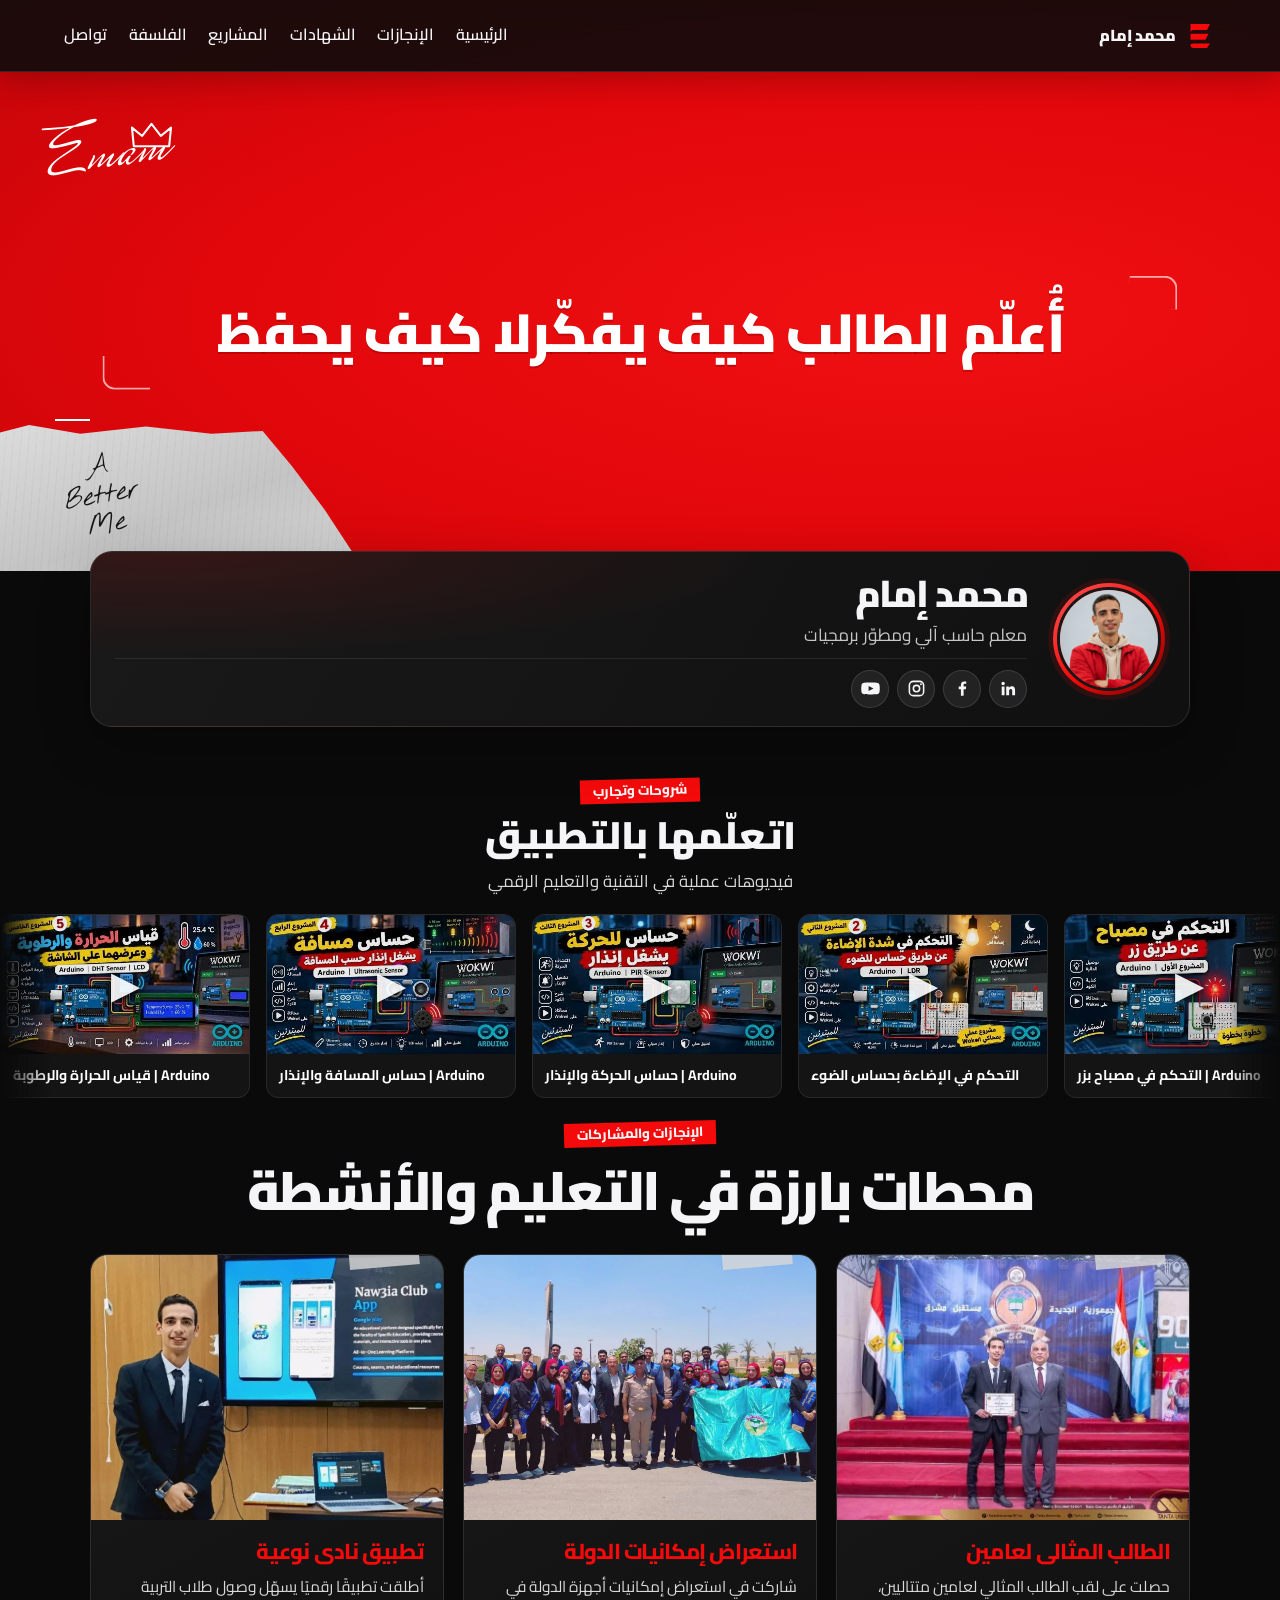
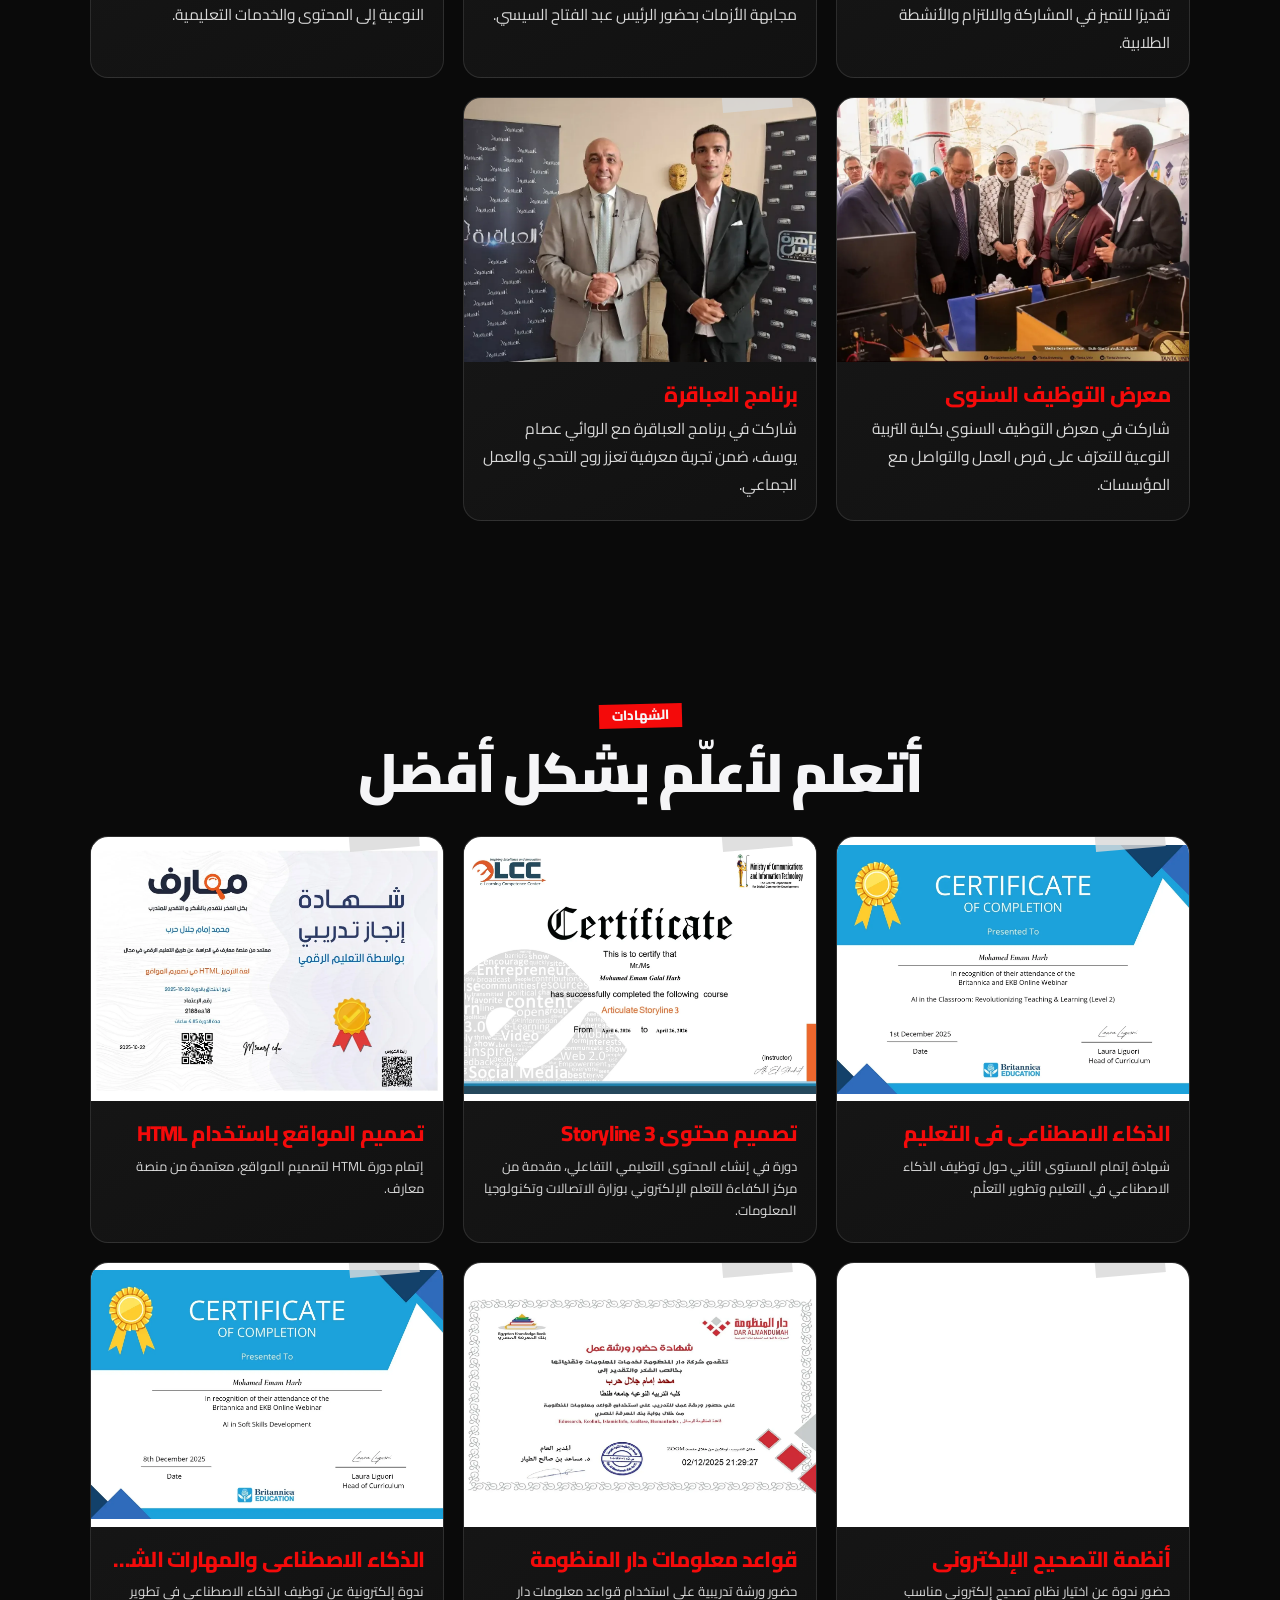
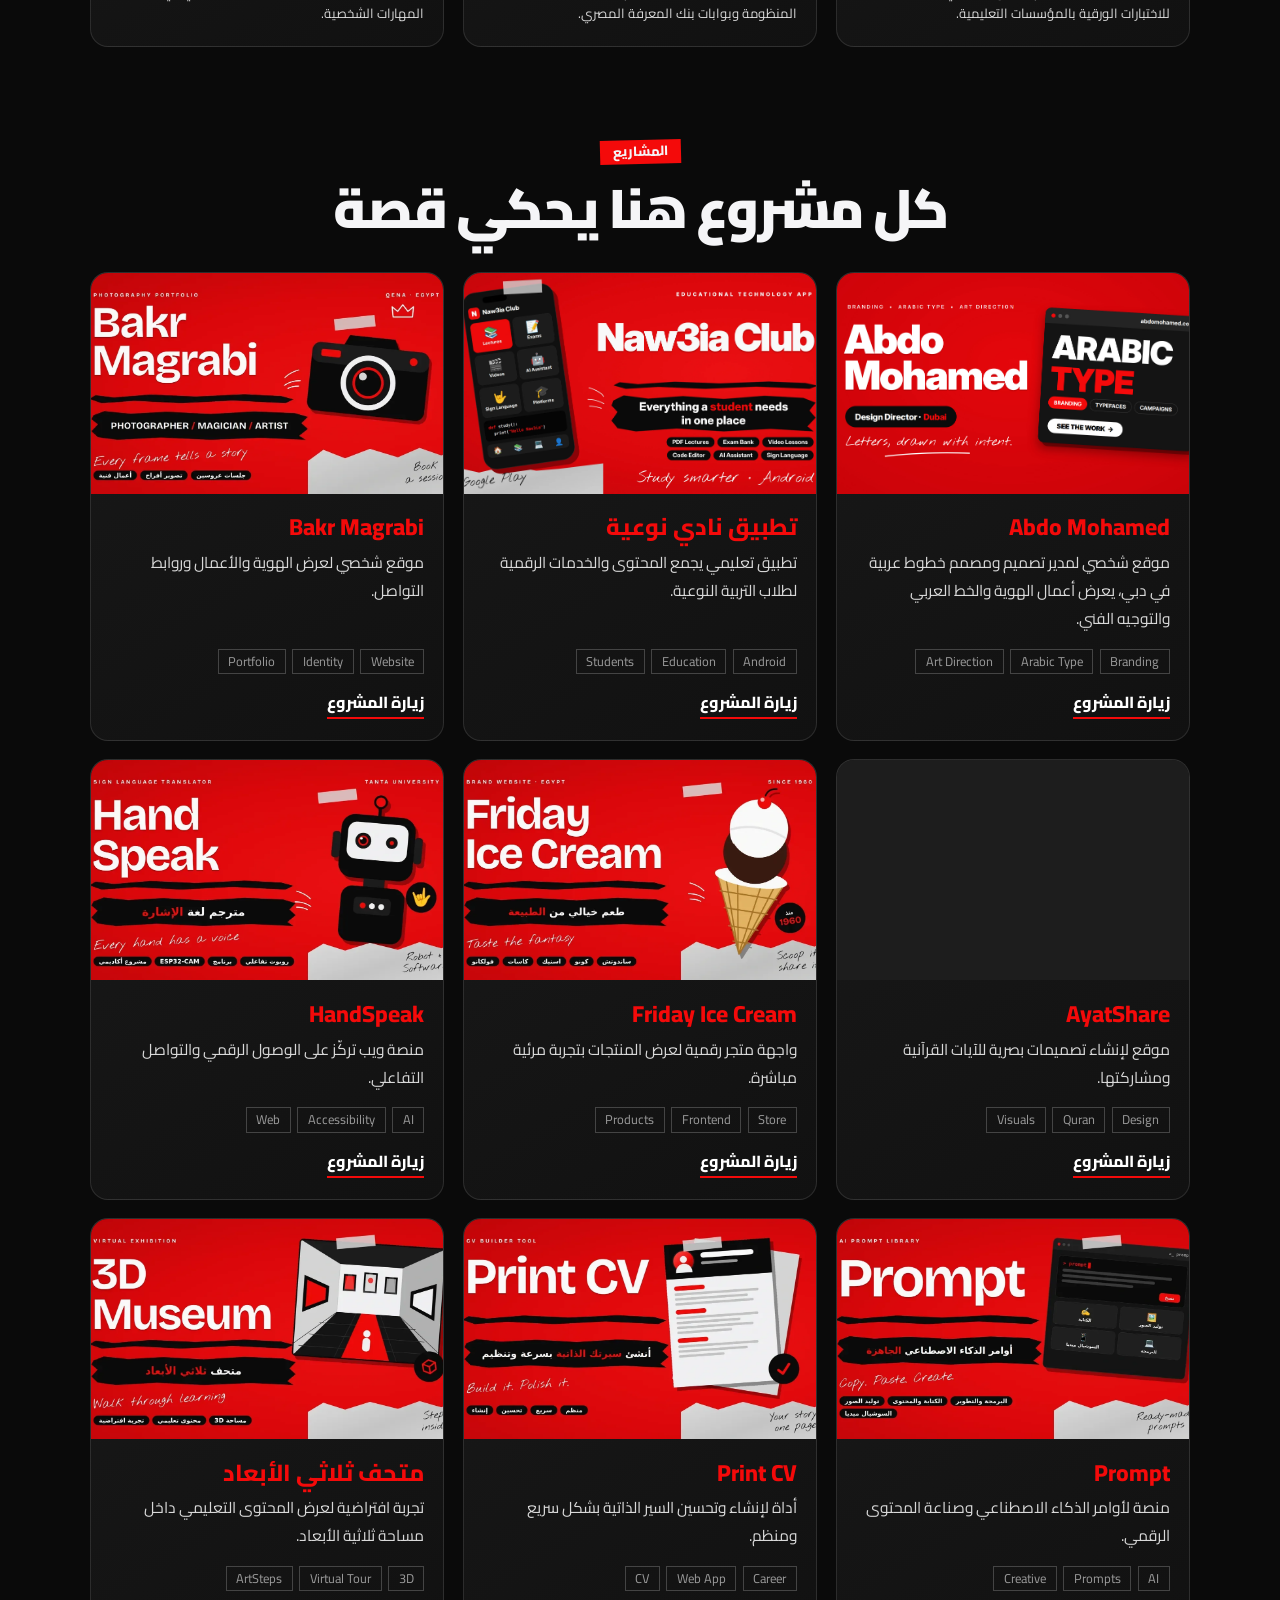
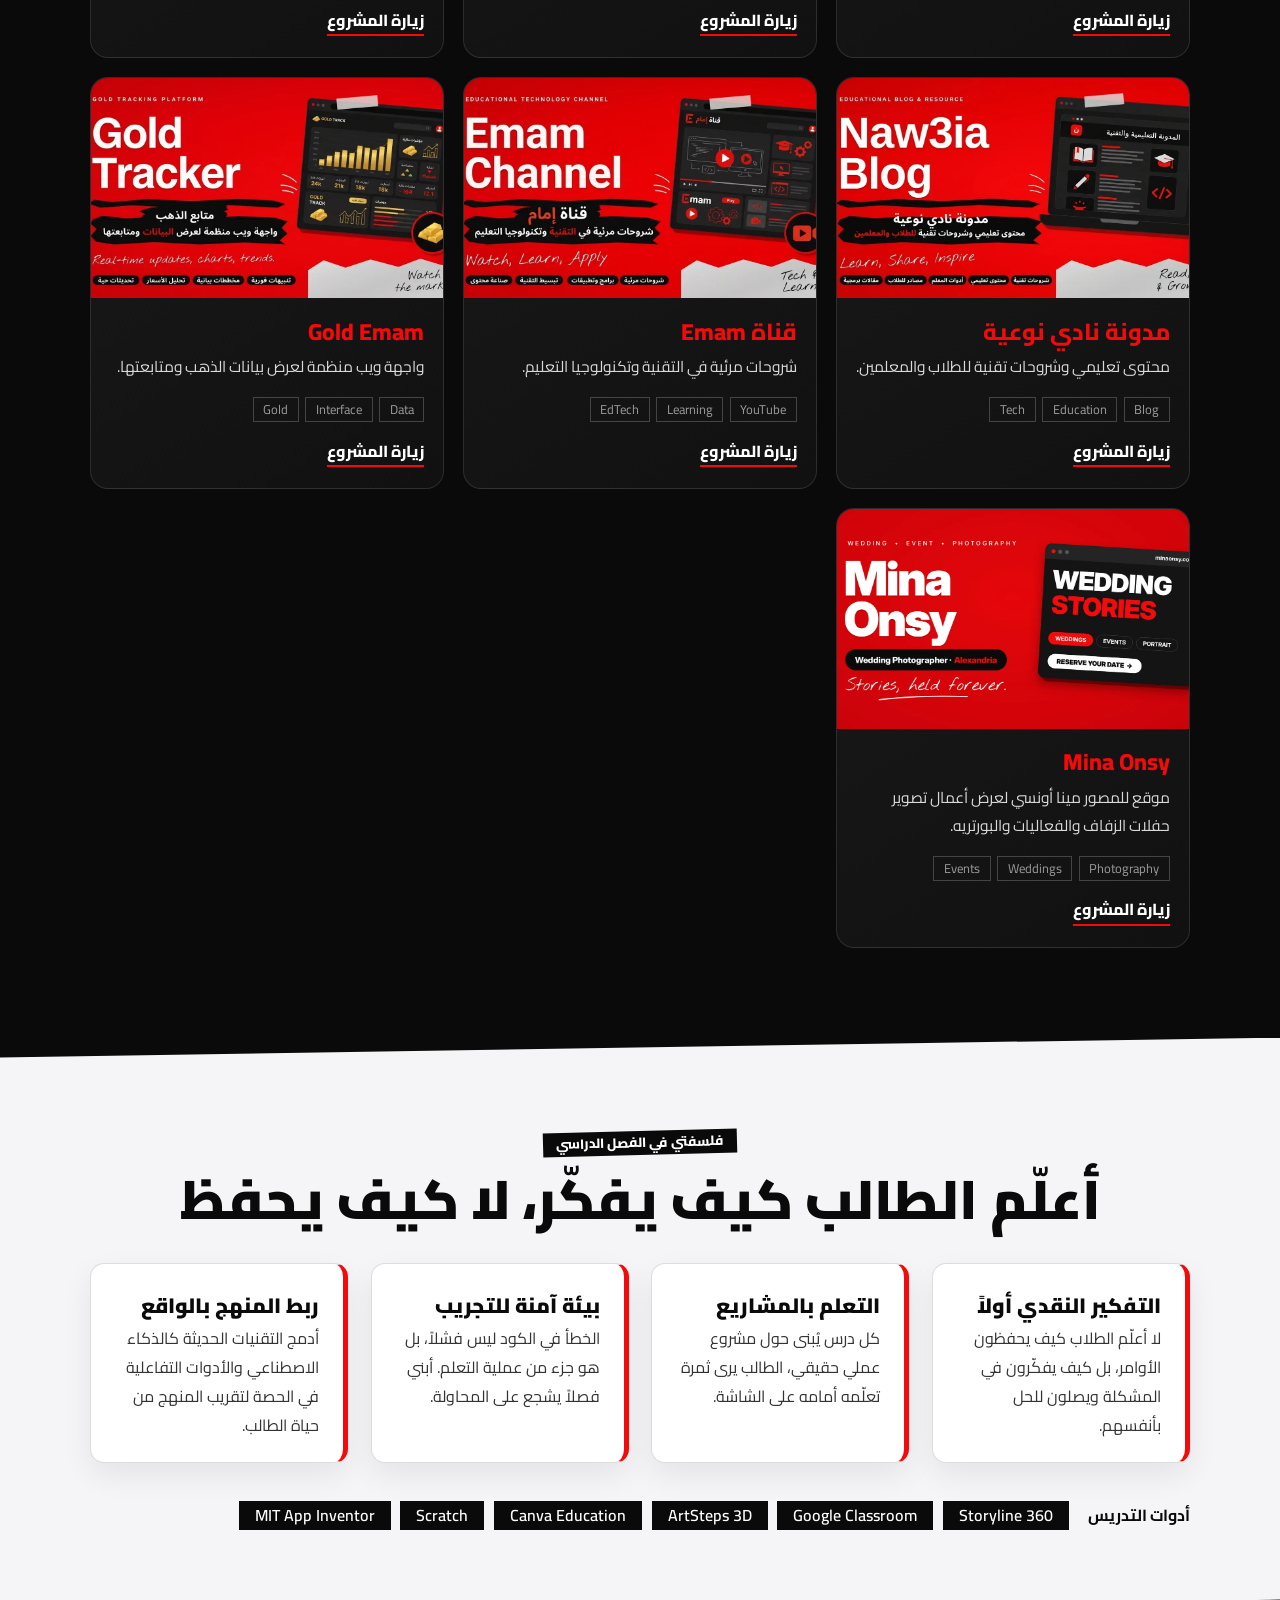
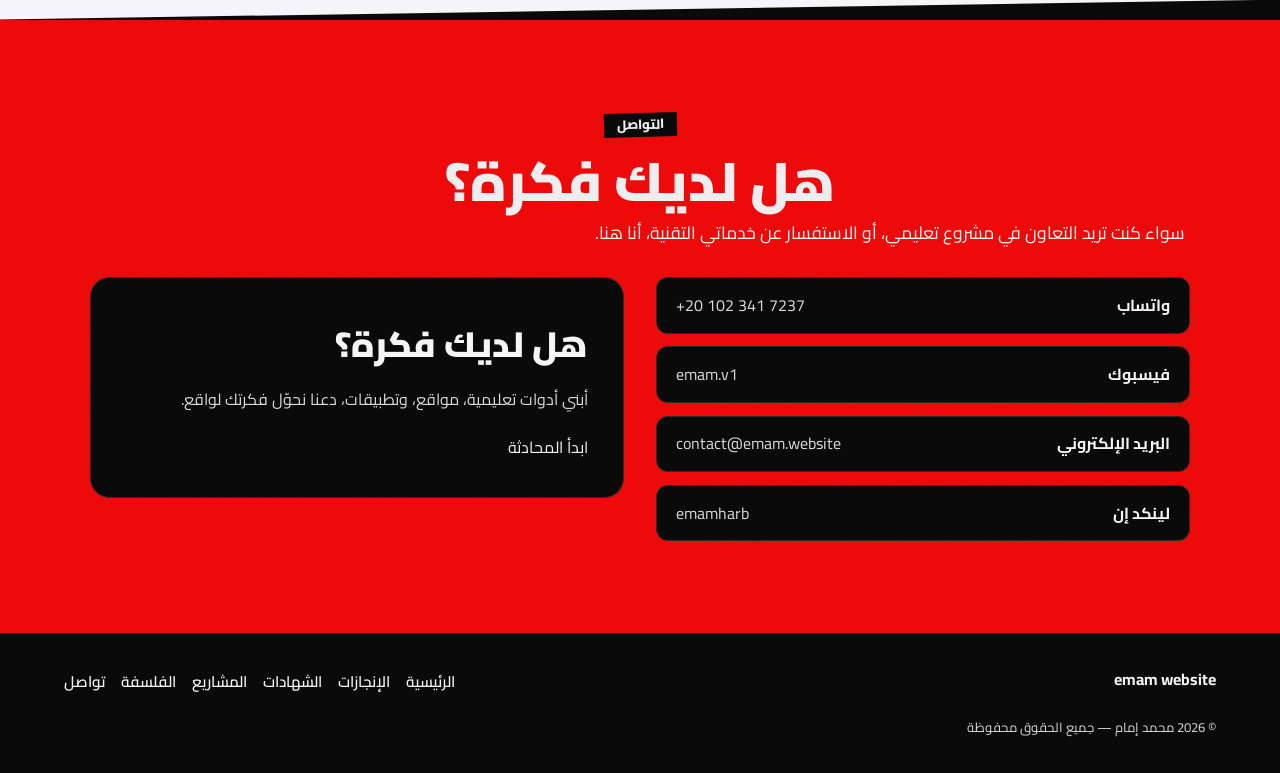
==== commit 8e1cc375: "Publish latest V6 portfolio updates" ====
--- a/index.html
+++ b/index.html
@@ -32,7 +32,7 @@
 <link rel="preconnect" href="https://fonts.googleapis.com">
 <link rel="preconnect" href="https://fonts.gstatic.com" crossorigin>
 <link href="https://fonts.googleapis.com/css2?family=Cairo:wght@400;600;800;900&family=Caveat:wght@700&family=Mrs+Saint+Delafield&family=Nothing+You+Could+Do&display=swap" rel="stylesheet">
-<link rel="stylesheet" href="css/site.css?v=video-intro-20261021">
+<link rel="stylesheet" href="css/site.css?v=profile-photo-size-20261022">
 </head>
 <body>
 <header>
@@ -80,17 +80,17 @@
  <div class="grid" id="achGrid"></div>
 </section>
 
-<section id="cert" class="cert" data-narration="كل شهادة هنا وراها مهارة جديدة اتعلمتها." data-narration-image="portrait_6.jpg" data-narration-trigger-up="#certGrid .card:last-child">
+<section id="cert" class="cert" data-narration="كل شهادة هنا وراها مهارة جديدة اتعلمتها." data-narration-image="portrait_6.jpg" data-narration-trigger="#certGrid .card:nth-child(2)" data-narration-trigger-up="#certGrid .card:last-child">
  <div class="head"><small>الشهادات</small><h2>أتعلم لأعلّم بشكل أفضل</h2></div>
  <div class="grid" id="certGrid"></div>
 </section>
 
-<section id="projects" data-narration="وهنا مشاريعي، من تطبيقات تعليمية لمواقع وأدوات." data-narration-image="portrait_1.jpg" data-narration-side="left" data-narration-trigger-up="#projGrid .card:last-child">
+<section id="projects" data-narration="وهنا مشاريعي، من تطبيقات تعليمية لمواقع وأدوات." data-narration-image="portrait_1.jpg" data-narration-side="left" data-narration-trigger="#projGrid .card:nth-child(2)" data-narration-trigger-up="#projGrid .card:last-child">
  <div class="head"><small>المشاريع</small><h2>كل مشروع هنا يحكي قصة</h2></div>
  <div class="grid" id="projGrid"></div>
 </section>
 
-<section id="phil" data-narration="في التعليم، بحب أخلي الطالب يفكر ويجرب بنفسه." data-narration-image="portrait_6.jpg">
+<section id="phil" data-narration="في التعليم، بحب أخلي الطالب يفكر ويجرب بنفسه." data-narration-image="portrait_6.jpg" data-narration-trigger="#phil .pillars>div:nth-child(2)" data-narration-trigger-up="#phil .pillars>div:last-child">
  <div class="head"><small style="background:var(--ink);color:#fff">فلسفتي في الفصل الدراسي</small><h2>أعلّم الطالب كيف يفكّر، لا كيف يحفظ</h2></div>
  <div class="pillars">
   <div><h3>التفكير النقدي أولاً</h3><p>لا أعلّم الطلاب كيف يحفظون الأوامر، بل كيف يفكّرون في المشكلة ويصلون للحل بأنفسهم.</p></div>
@@ -101,7 +101,7 @@
  <div class="tools"><b>أدوات التدريس</b><span>Storyline 360</span><span>Google Classroom</span><span>ArtSteps 3D</span><span>Canva Education</span><span>Scratch</span><span>MIT App Inventor</span></div>
 </section>
 
-<section id="contact" class="noise" data-narration="عندك فكرة أو حابب نتعاون؟ كلّمني ونبدأ سوا." data-narration-image="portrait_5.jpg" data-narration-side="left">
+<section id="contact" class="noise" data-narration="عندك فكرة أو حابب نتعاون؟ كلّمني ونبدأ سوا." data-narration-image="portrait_5.jpg" data-narration-side="left" data-narration-trigger="#contact .links a:nth-child(2)" data-narration-trigger-up="#contact .links a:last-child">
  <div class="head"><small>التواصل</small><h2>هل لديك فكرة؟</h2><p style="color:#fff">سواء كنت تريد التعاون في مشروع تعليمي، أو الاستفسار عن خدماتي التقنية، أنا هنا.</p></div>
  <div class="cwrap" style="position:relative;z-index:2">
   <div class="links">
@@ -127,14 +127,14 @@
  </div>
 </aside>
 
-<footer data-narration="شكرًا على زيارتك، وإن شاء الله نشتغل سوا على فكرة جديدة." data-narration-image="portrait_5.jpg">
+<footer>
  <b>emam website</b>
  <nav><a href="#home">الرئيسية</a><a href="#ach">الإنجازات</a><a href="#cert">الشهادات</a><a href="#projects">المشاريع</a><a href="#phil">الفلسفة</a><a href="#contact">تواصل</a></nav>
  <small>© <span id="copyrightYear"></span> محمد إمام — جميع الحقوق محفوظة</small>
 </footer>
 <div id="lb" role="dialog" aria-label="عرض الصورة"><img alt=""></div>
 
-<script src="js/site.js?v=directional-card-entry-20261021" defer></script>
+<script src="js/site.js?v=contact-narration-end-20261022" defer></script>
 <script type="application/ld+json">
 {
   "@context": "https://schema.org",
--- a/css/site.css
+++ b/css/site.css
@@ -43,13 +43,13 @@
 /* who */
 .who{padding:0 5vw clamp(18px,2.4vw,30px);position:relative;z-index:4;margin-top:-20px}
 .whoin{width:100%;max-width:1100px;margin:0 auto;display:flex;flex-direction:row;align-items:center;gap:1.6rem;background:radial-gradient(ellipse at 8% 0,rgba(244,10,10,.13),transparent 42%),linear-gradient(120deg,#191919,#101010);border:1px solid var(--line);border-radius:22px;padding:1.15rem 1.5rem;box-shadow:0 18px 50px rgba(0,0,0,.28)}
-.ph{position:relative;flex:none;width:104px;height:104px;border-radius:50%;padding:4px;background:linear-gradient(140deg,#ff5555,var(--red) 55%,#750000);box-shadow:0 0 0 5px rgba(244,10,10,.12)}
+.ph{position:relative;flex:none;width:112px;height:112px;border-radius:50%;padding:4px;background:linear-gradient(140deg,#ff5555,var(--red) 55%,#750000);box-shadow:0 0 0 5px rgba(244,10,10,.12)}
 .ph img{width:100%;height:100%;border-radius:50%;object-fit:cover;object-position:center 22%;border:3px solid #171717}
 .whoin>div:last-child{min-width:0;flex:1}
 .whoin h2{font-size:clamp(1.7rem,3.6vw,2.35rem);font-weight:900;line-height:1.2;letter-spacing:-.03em}
 .whoin p{color:#c7c7c7;font-size:1.08rem;margin:.38rem 0 .55rem;line-height:1.45}
-@media(max-width:700px){.who{padding:0 8px clamp(16px,5vw,22px)}.whoin{gap:1rem;padding:.75rem .9rem;border-radius:13px}.ph{width:88px;height:88px;padding:4px}.ph img{object-position:center 22%}.whoin h2{font-size:1.5rem}.whoin p{font-size:.92rem;margin:.28rem 0 .42rem}}
-@media(max-width:390px){.whoin{gap:.65rem;padding:.55rem}.ph{width:70px;height:70px}.whoin h2{font-size:1.22rem}.whoin p{font-size:.78rem}}
+@media(max-width:700px){.who{padding:0 8px clamp(16px,5vw,22px)}.whoin{gap:1rem;padding:.75rem .9rem;border-radius:13px}.ph{width:94px;height:94px;padding:4px}.ph img{object-position:center 22%}.whoin h2{font-size:1.5rem}.whoin p{font-size:.92rem;margin:.28rem 0 .42rem}}
+@media(max-width:390px){.whoin{gap:.65rem;padding:.55rem}.ph{width:76px;height:76px}.whoin h2{font-size:1.22rem}.whoin p{font-size:.78rem}}
 /* tear dividers */
 .tear{height:46px;margin-top:-1px;background:var(--red);clip-path:polygon(0 0,100% 0,100% 40%,96% 80%,90% 45%,84% 90%,76% 50%,68% 85%,60% 40%,52% 95%,44% 55%,36% 85%,28% 45%,20% 90%,12% 50%,6% 80%,0 45%)}
 /* video strip */
@@ -180,4 +180,4 @@
  .links a{gap:.7rem;flex-wrap:wrap}
  footer nav{gap:.55rem 1rem}
 }
-@media(prefers-reduced-motion:reduce){*{animation-duration:.01ms!important;animation-iteration-count:1!important;transition:none!important;scroll-behavior:auto!important}.reveal{opacity:1;transform:none}}
+@media(prefers-reduced-motion:reduce){*{animation-duration:.01ms!important;animation-iteration-count:1!important;transition:none!important;scroll-behavior:auto!important}.reveal{opacity:1;transform:none}.hero::after{display:none}.card:hover,.pillars div:hover,.links a:hover,.socials a:hover{transform:none}}
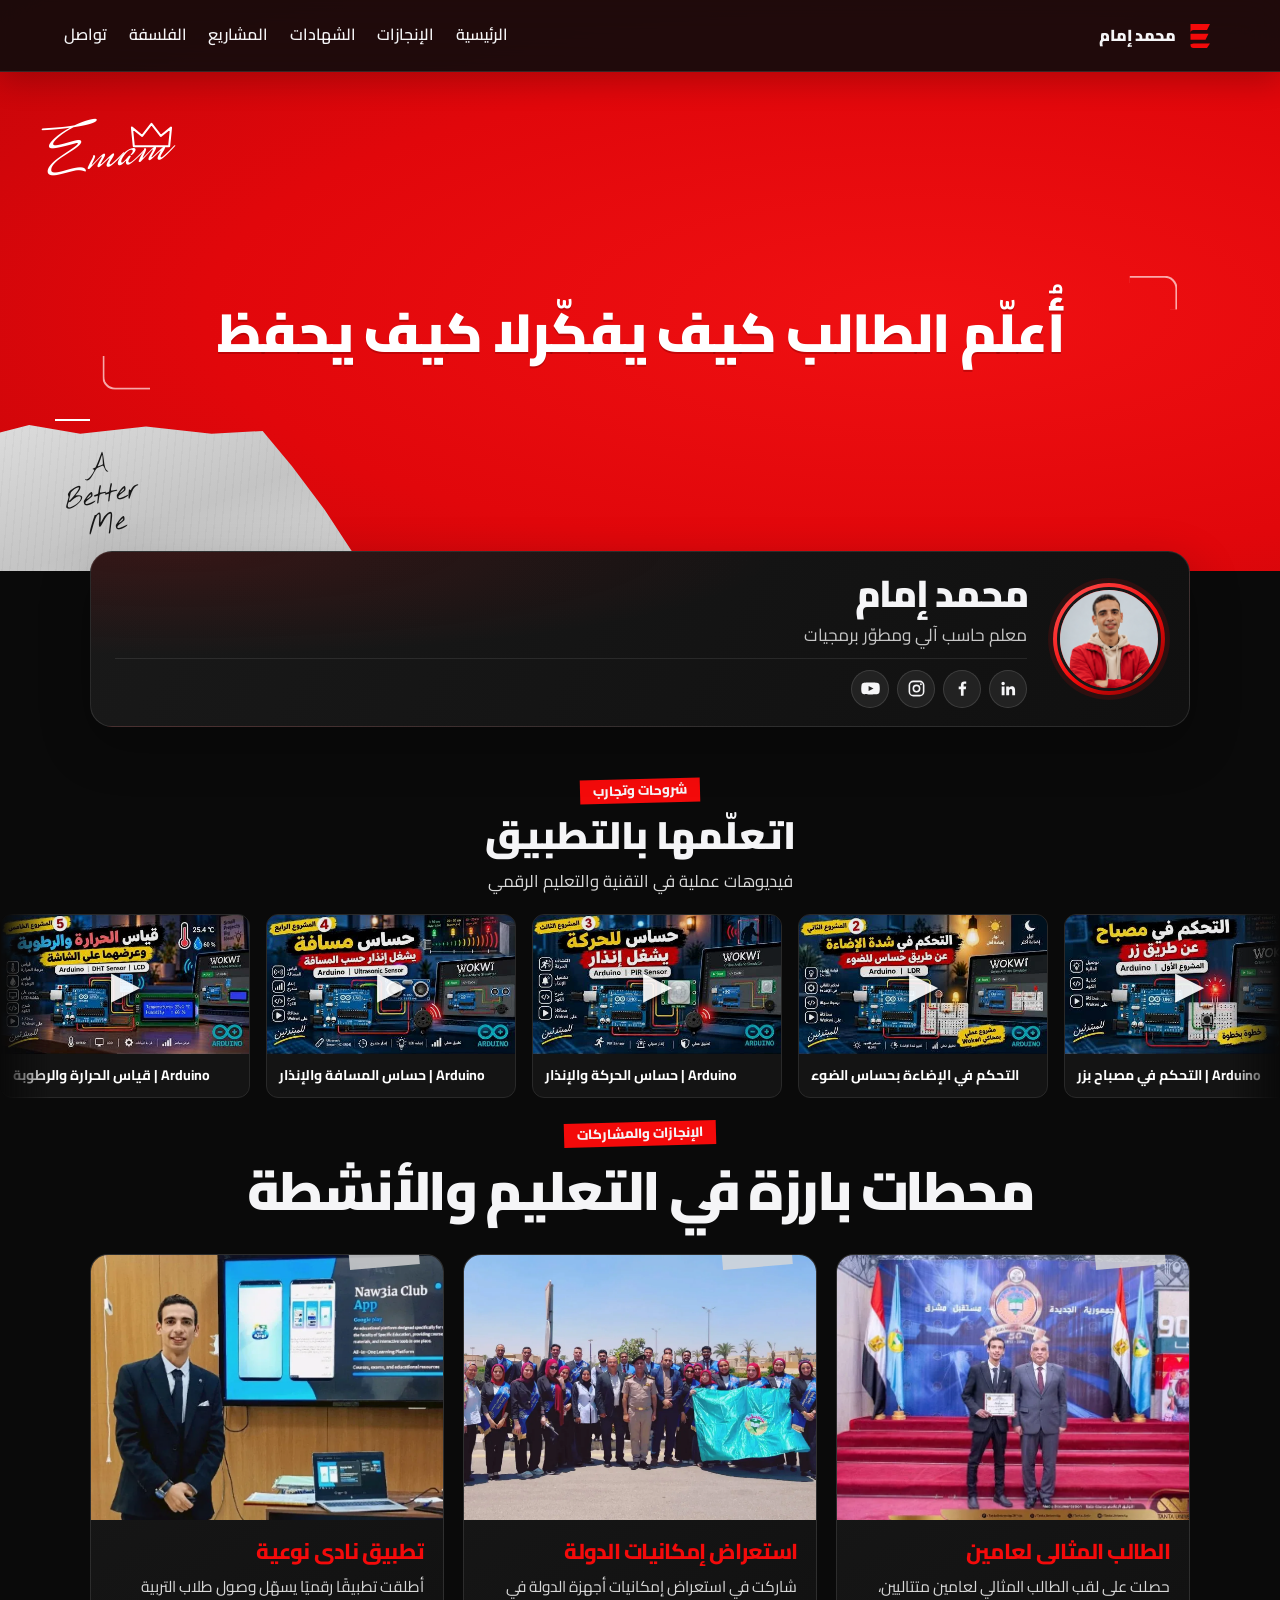
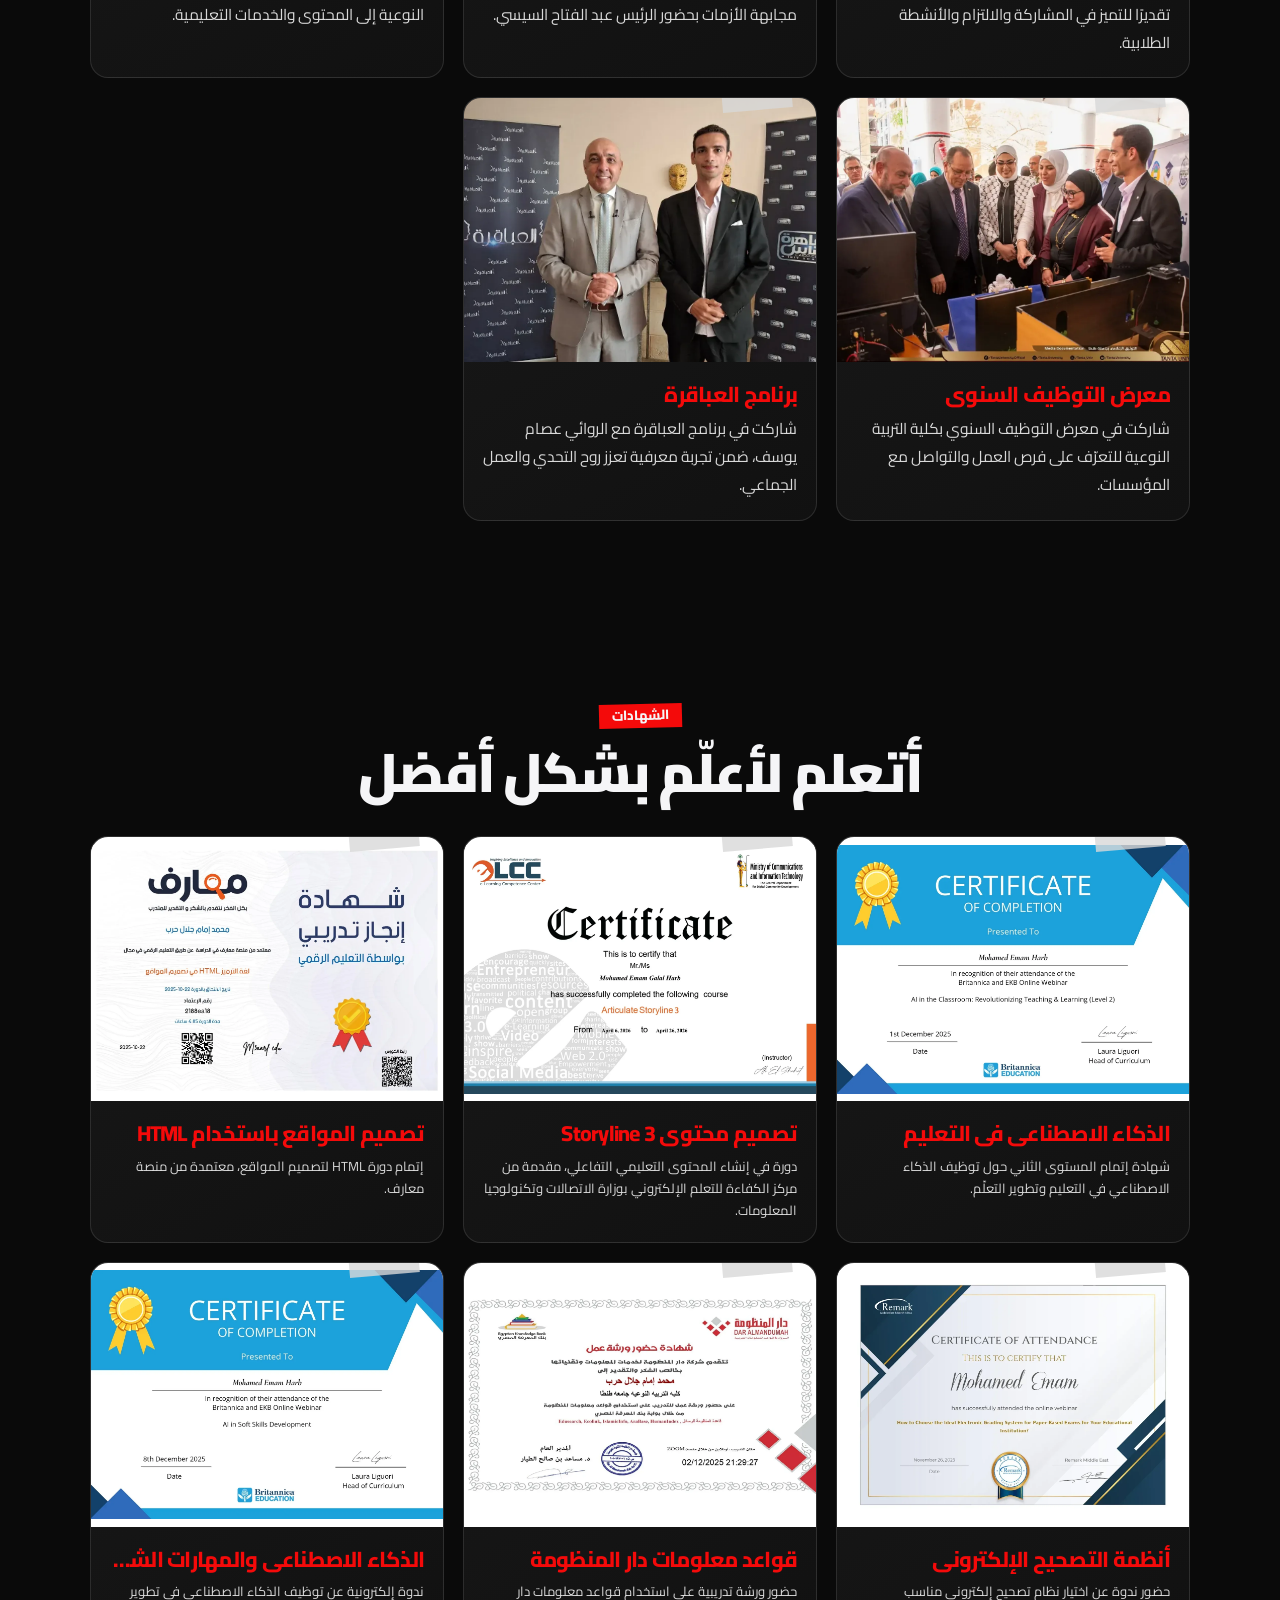
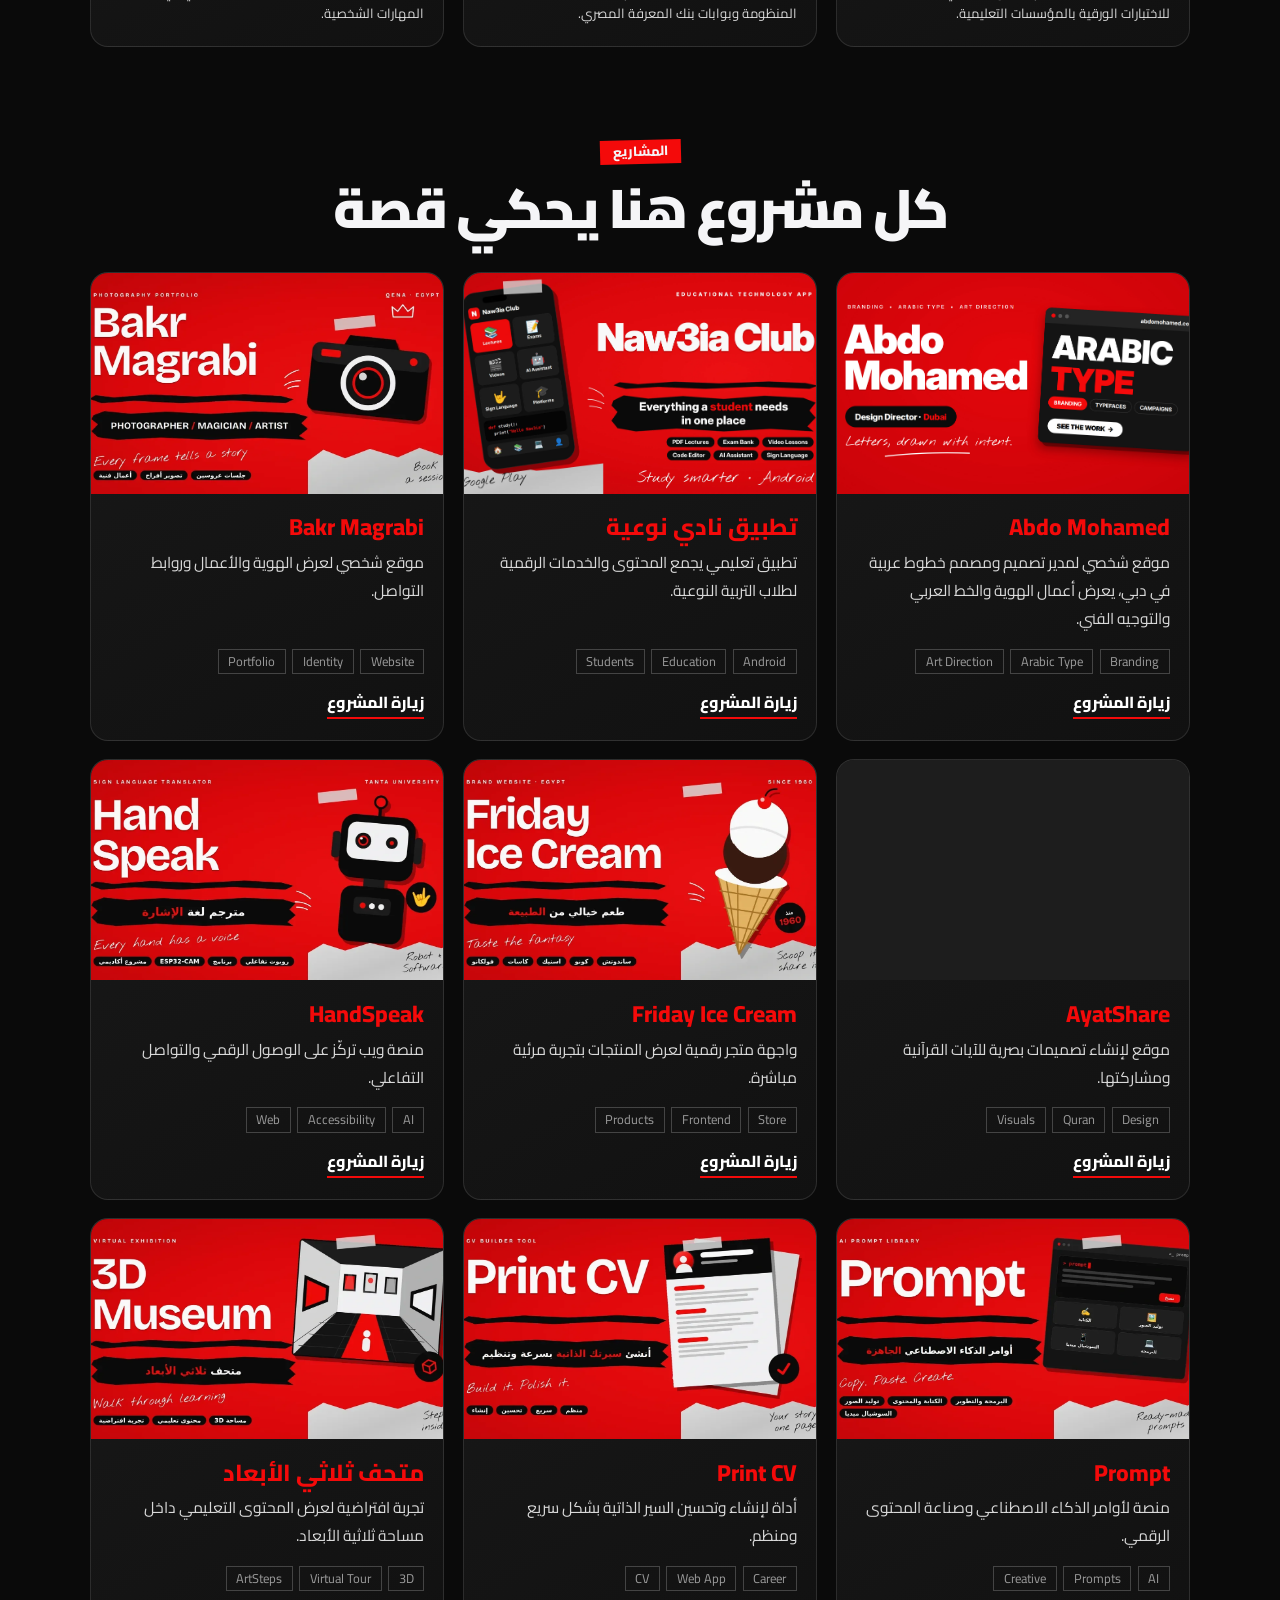
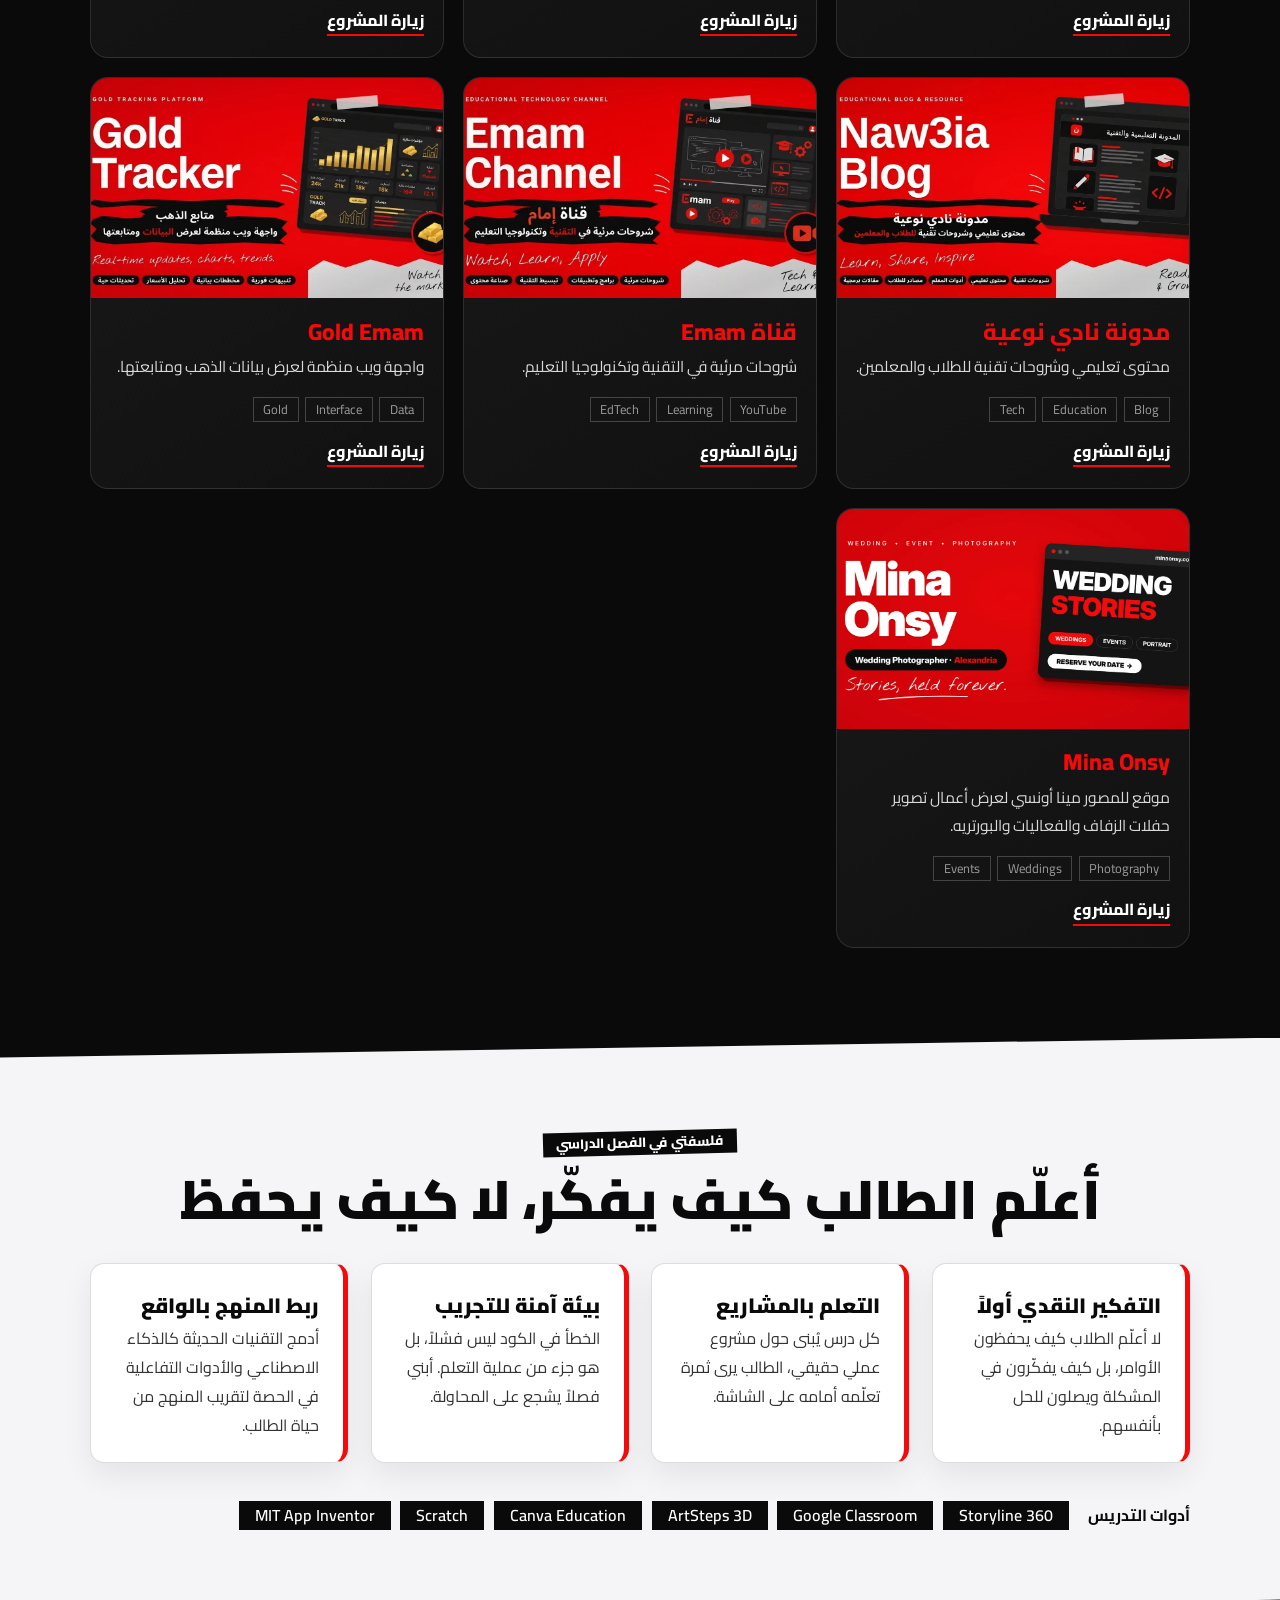
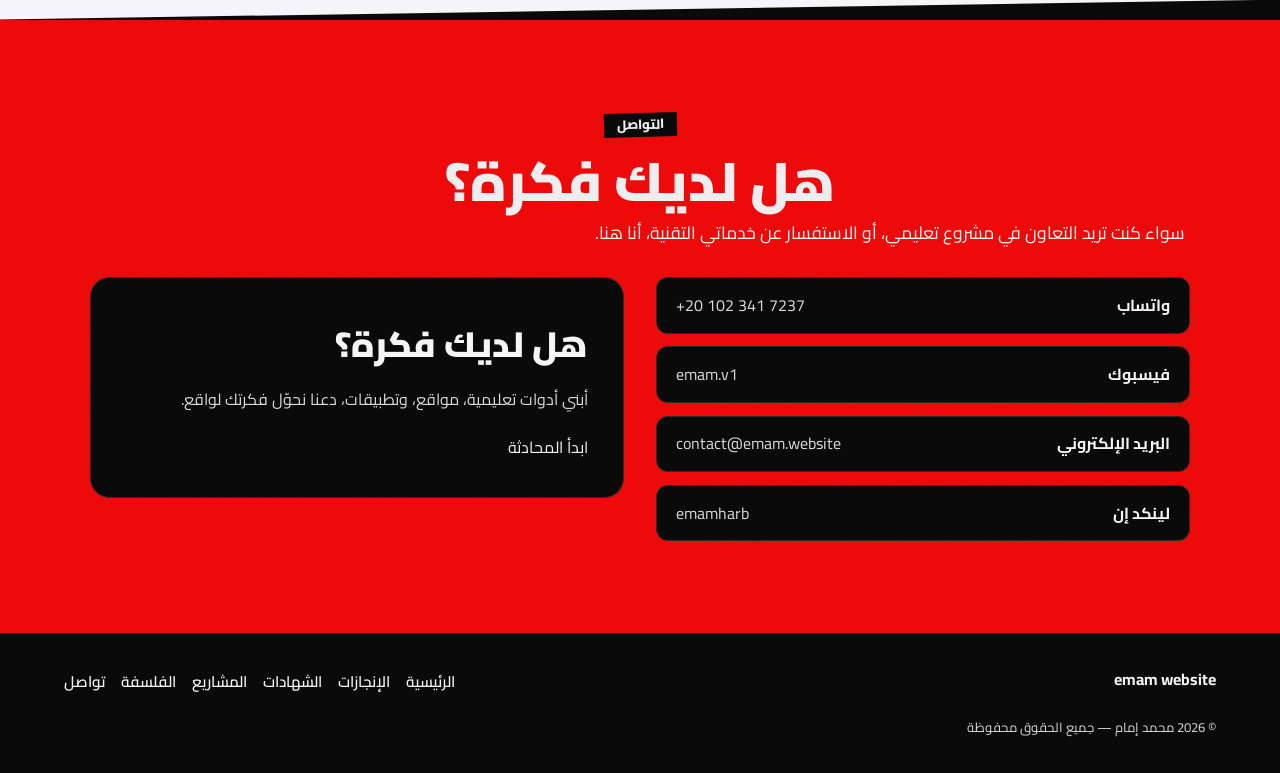
==== commit cce29bb1: "Replace profile photo with smaller JPG" ====
--- a/index.html
+++ b/index.html
@@ -60,7 +60,7 @@
  </div>
 </section>
 <div class="who"><div class="whoin">
- <div class="ph"><img src="images/me/facebook_profile.png" alt="محمد إمام" width="864" height="864" decoding="async"></div>
+ <div class="ph"><img src="images/me/facebook_profile.jpg" alt="محمد إمام" width="864" height="864" decoding="async"></div>
  <div><h2>محمد إمام</h2><p>معلم حاسب آلي ومطوّر برمجيات</p>
   <div class="socials" aria-label="حساباتي على مواقع التواصل">
    <a href="https://www.linkedin.com/in/emamharb" target="_blank" rel="noopener" aria-label="LinkedIn" title="LinkedIn"><svg viewBox="0 0 24 24" aria-hidden="true"><path d="M5.2 3.5a2.2 2.2 0 1 1 0 4.4 2.2 2.2 0 0 1 0-4.4ZM3.4 9.5H7v11H3.4v-11Zm5.7 0h3.4V11h.1c.5-.9 1.6-1.9 3.4-1.9 3.6 0 4.3 2.4 4.3 5.5v5.9h-3.6v-5.2c0-1.2 0-2.8-1.8-2.8s-2.1 1.3-2.1 2.7v5.3H9.1v-11Z"/></svg></a>
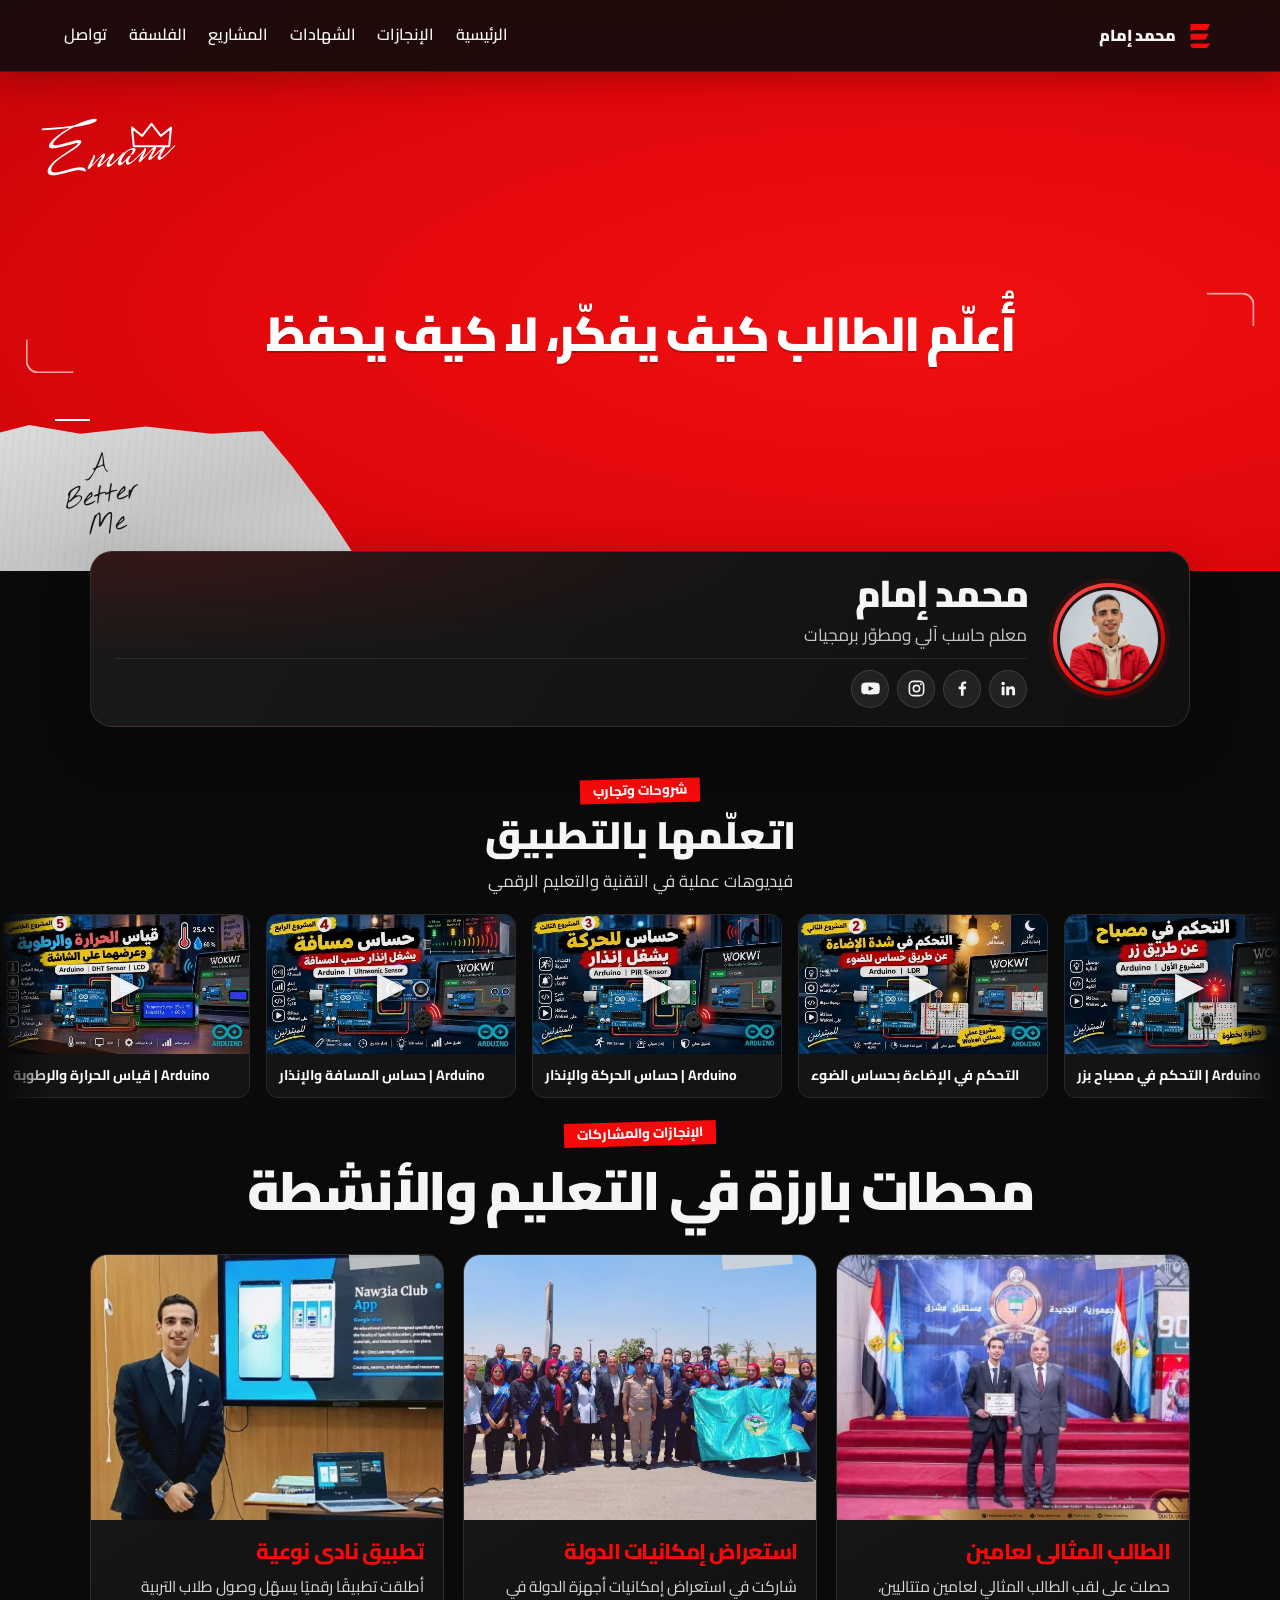
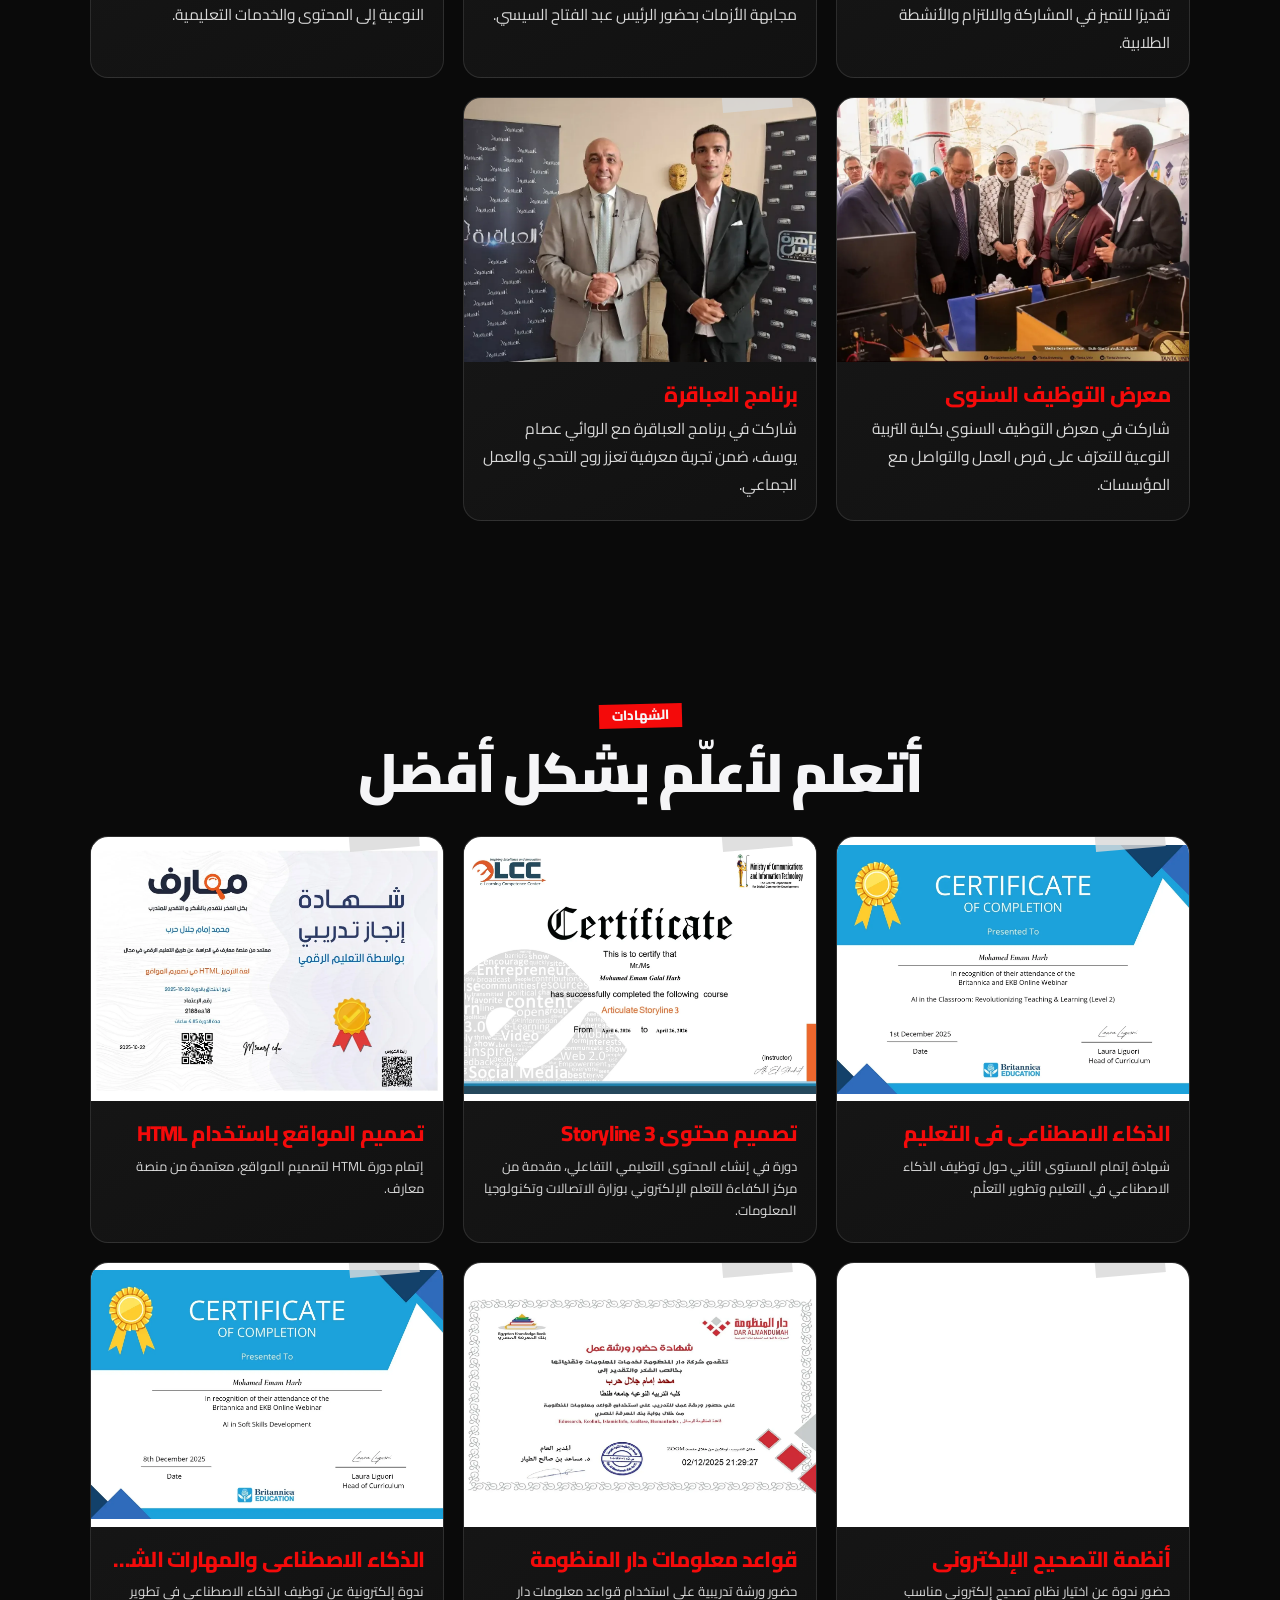
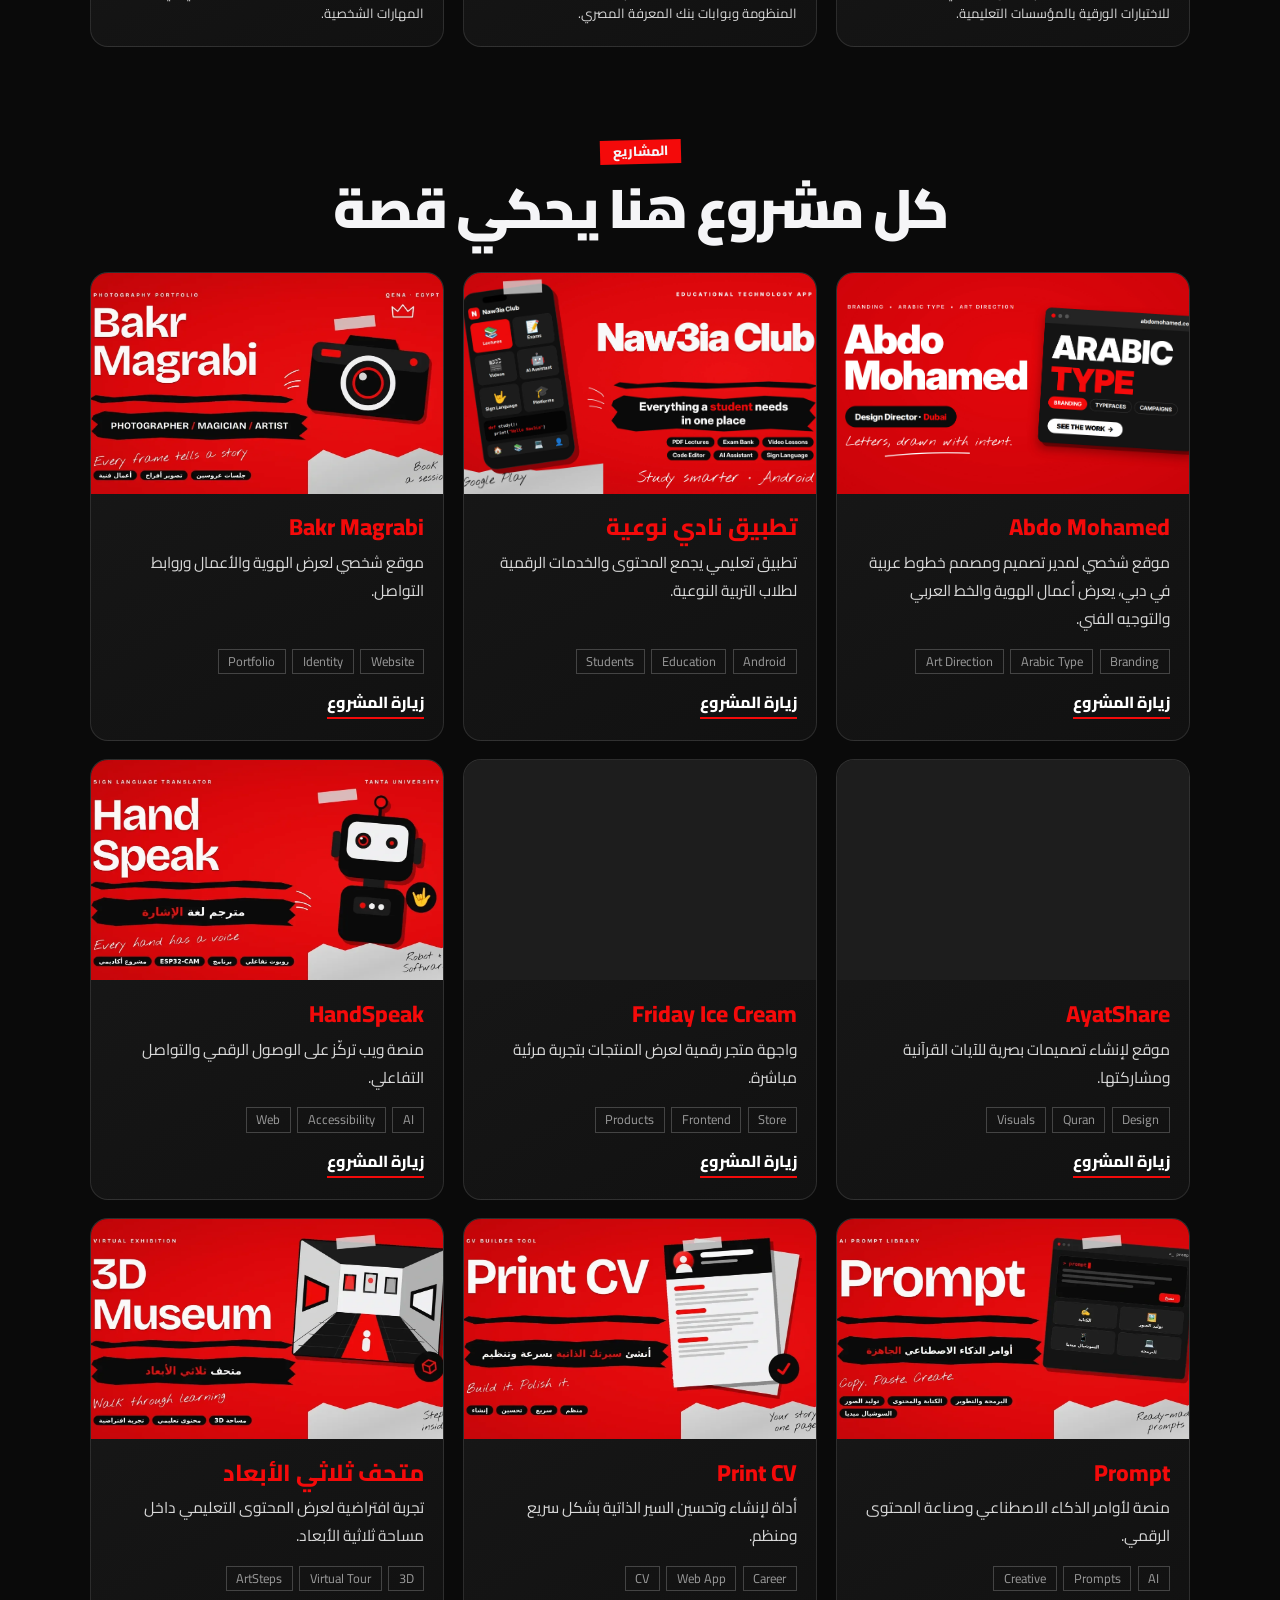
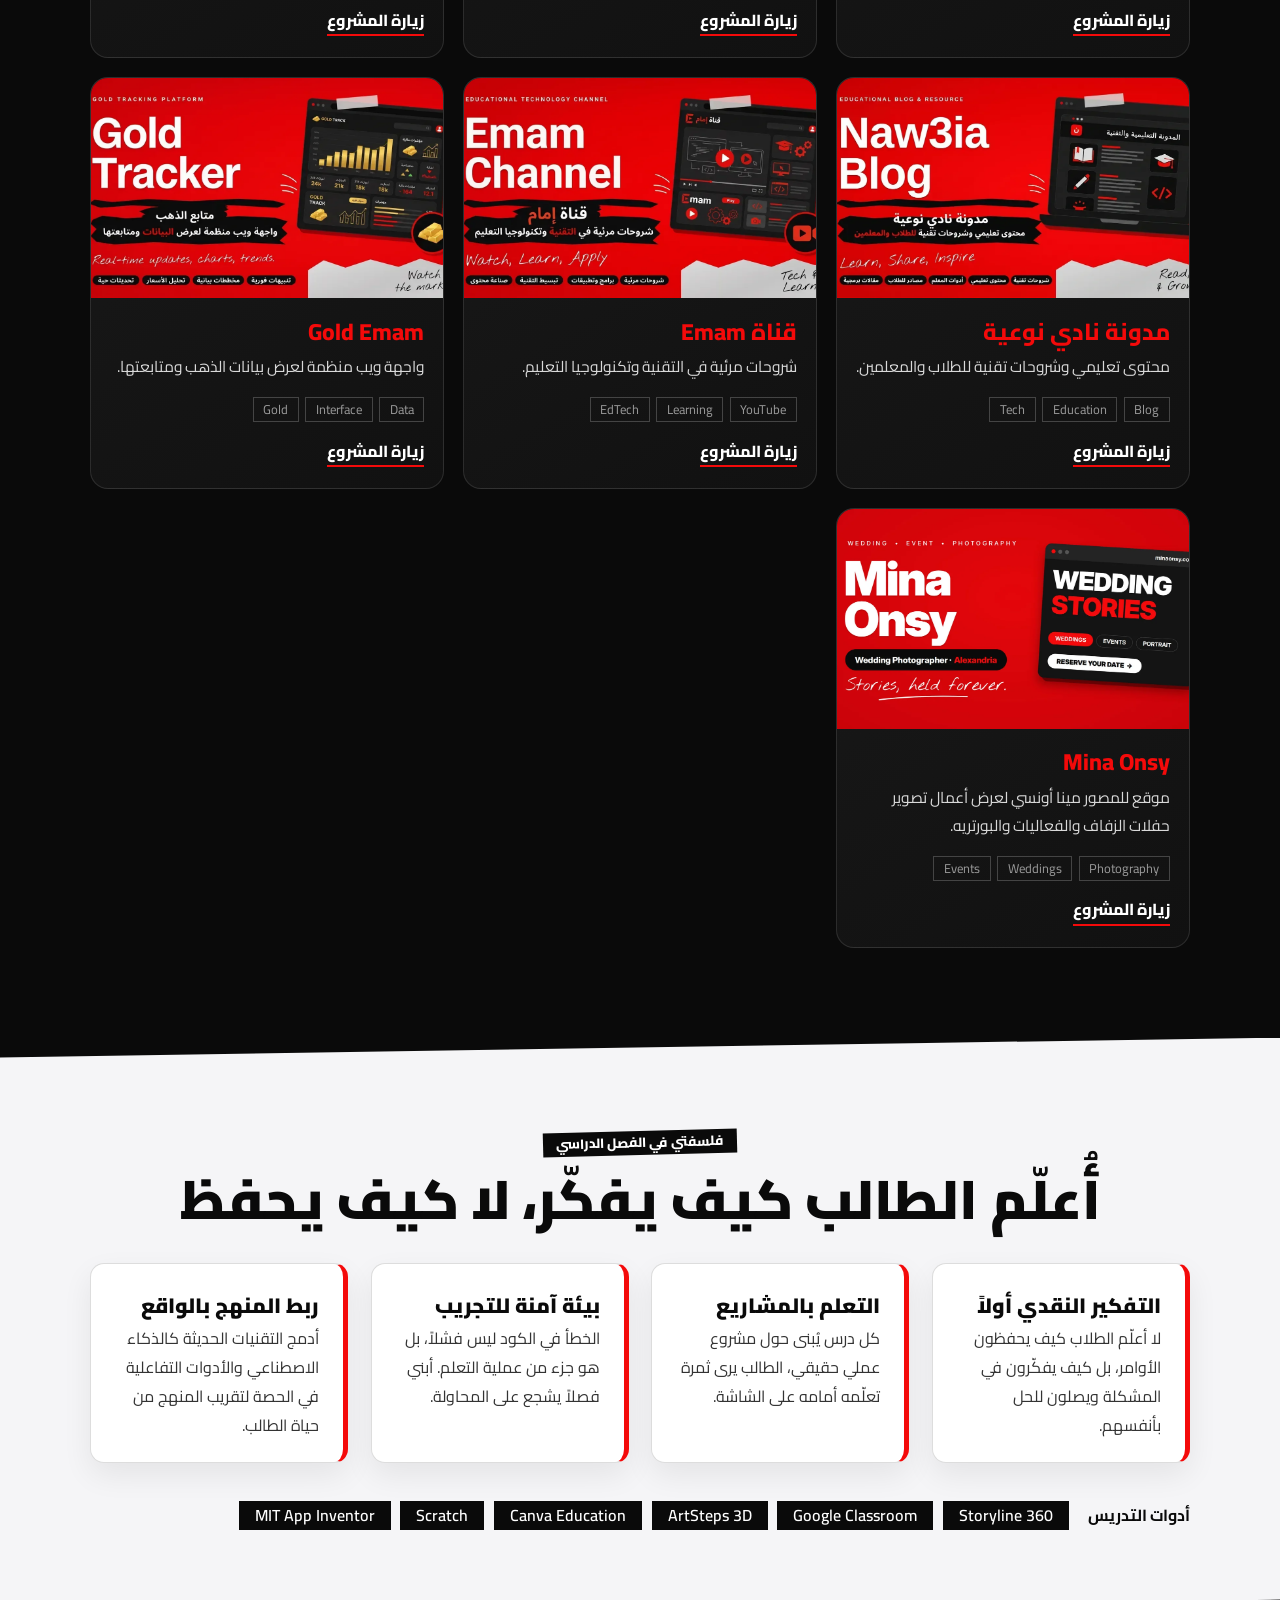
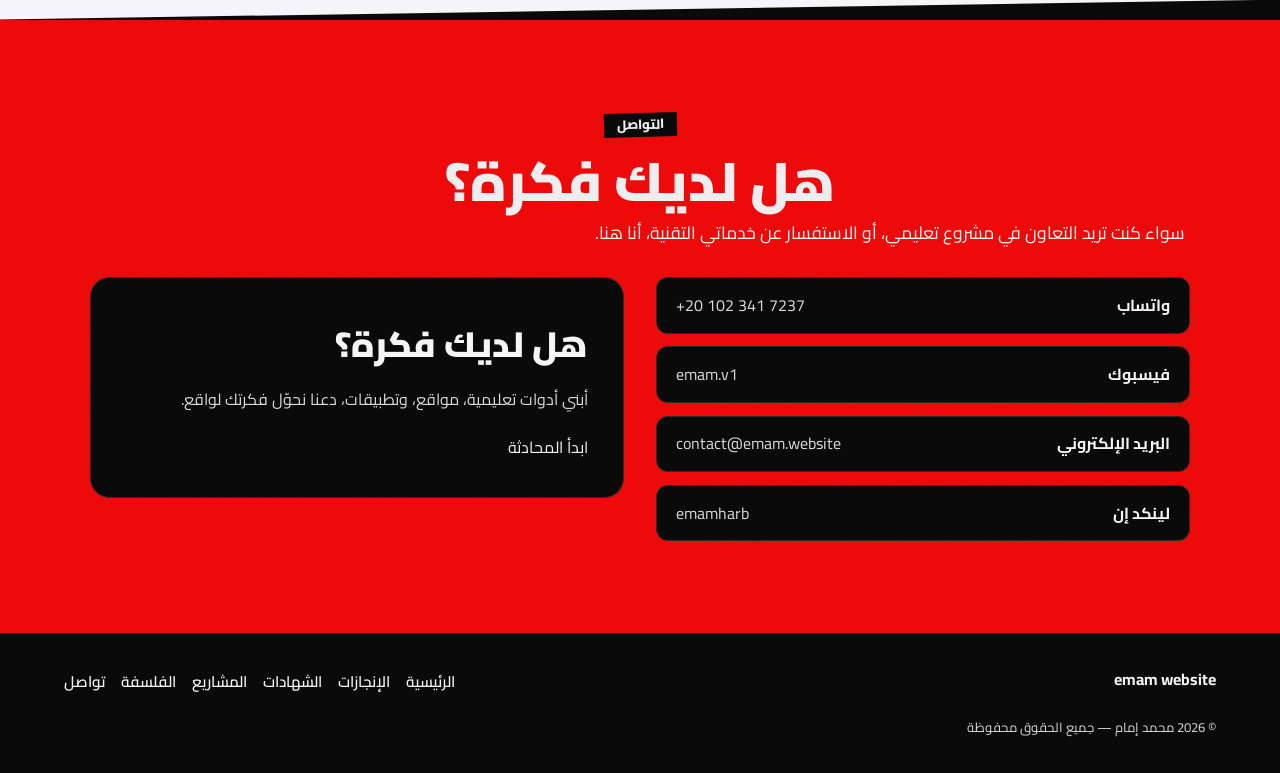
==== commit c43aa666: "Keep hero motto on one line" ====
--- a/index.html
+++ b/index.html
@@ -32,7 +32,7 @@
 <link rel="preconnect" href="https://fonts.googleapis.com">
 <link rel="preconnect" href="https://fonts.gstatic.com" crossorigin>
 <link href="https://fonts.googleapis.com/css2?family=Cairo:wght@400;600;800;900&family=Caveat:wght@700&family=Mrs+Saint+Delafield&family=Nothing+You+Could+Do&display=swap" rel="stylesheet">
-<link rel="stylesheet" href="css/site.css?v=profile-photo-size-20261022">
+<link rel="stylesheet" href="css/site.css?v=hero-motto-one-line-20261022">
 </head>
 <body>
 <header>
@@ -55,7 +55,7 @@
   <div class="paper deco" aria-hidden="true"></div>
   <div class="better deco" aria-hidden="true">A<br>Better<br>Me</div>
 
-  <div class="hero-motto"><span>أُعلّم الطالب كيف يفكّر</span><span>لا كيف يحفظ</span></div>
+  <div class="hero-motto">أُعلّم الطالب كيف يفكّر، لا كيف يحفظ</div>
 
  </div>
 </section>
@@ -91,7 +91,7 @@
 </section>
 
 <section id="phil" data-narration="في التعليم، بحب أخلي الطالب يفكر ويجرب بنفسه." data-narration-image="portrait_6.jpg" data-narration-trigger="#phil .pillars>div:nth-child(2)" data-narration-trigger-up="#phil .pillars>div:last-child">
- <div class="head"><small style="background:var(--ink);color:#fff">فلسفتي في الفصل الدراسي</small><h2>أعلّم الطالب كيف يفكّر، لا كيف يحفظ</h2></div>
+ <div class="head"><small style="background:var(--ink);color:#fff">فلسفتي في الفصل الدراسي</small><h2>أُعلّم الطالب كيف يفكّر، لا كيف يحفظ</h2></div>
  <div class="pillars">
   <div><h3>التفكير النقدي أولاً</h3><p>لا أعلّم الطلاب كيف يحفظون الأوامر، بل كيف يفكّرون في المشكلة ويصلون للحل بأنفسهم.</p></div>
   <div><h3>التعلم بالمشاريع</h3><p>كل درس يُبنى حول مشروع عملي حقيقي، الطالب يرى ثمرة تعلّمه أمامه على الشاشة.</p></div>
--- a/css/site.css
+++ b/css/site.css
@@ -35,7 +35,7 @@
 .paper{left:0;bottom:0;width:28.5cqw;height:11.4cqw;background:linear-gradient(160deg,#dcdcdc,#c4c4c4 55%,#d3d3d3);clip-path:polygon(0 5%,8% 0,22% 6%,40% 1%,58% 6%,72% 4%,80% 28%,89% 58%,100% 100%,0 100%);filter:drop-shadow(0 0 .3cqw rgba(0,0,0,.3))}
 .paper::before{content:"";position:absolute;inset:0;opacity:.5;background:repeating-linear-gradient(95deg,transparent 0 .5cqw,rgba(0,0,0,.05) .5cqw .6cqw)}
 .better{left:5cqw;bottom:2.4cqw;font:400 2.1cqw/1.1 "Nothing You Could Do",Caveat,cursive;color:#161616;direction:ltr;text-align:center;transform:rotate(-10deg)}
-.hero-motto{left:50%;top:50%;width:84cqw;box-sizing:border-box;padding:1.7cqw 4cqw;transform:translate(-50%,-50%);color:#fff;direction:rtl;text-align:center;font:900 4.2cqw/1.32 Cairo,sans-serif;letter-spacing:-.025em;text-shadow:0 .15cqw 0 rgba(120,0,0,.35);z-index:3}
+.hero-motto{left:50%;top:50%;width:96cqw;box-sizing:border-box;padding:1.3cqw 2cqw;transform:translate(-50%,-50%);color:#fff;direction:rtl;text-align:center;white-space:nowrap;font:900 clamp(12px,4.2cqw,48px)/1 Cairo,sans-serif;letter-spacing:-.04em;text-shadow:0 .15cqw 0 rgba(120,0,0,.35);z-index:3}
 .hero-motto::before,.hero-motto::after{content:"";position:absolute;width:3.6cqw;height:2.5cqw;border-color:#ffd6d6;border-style:solid;opacity:.78}
 .hero-motto::before{top:0;right:0;border-width:.18cqw .18cqw 0 0;border-radius:0 1cqw 0 0}
 .hero-motto::after{bottom:0;left:0;border-width:0 0 .18cqw .18cqw;border-radius:0 0 0 1cqw}
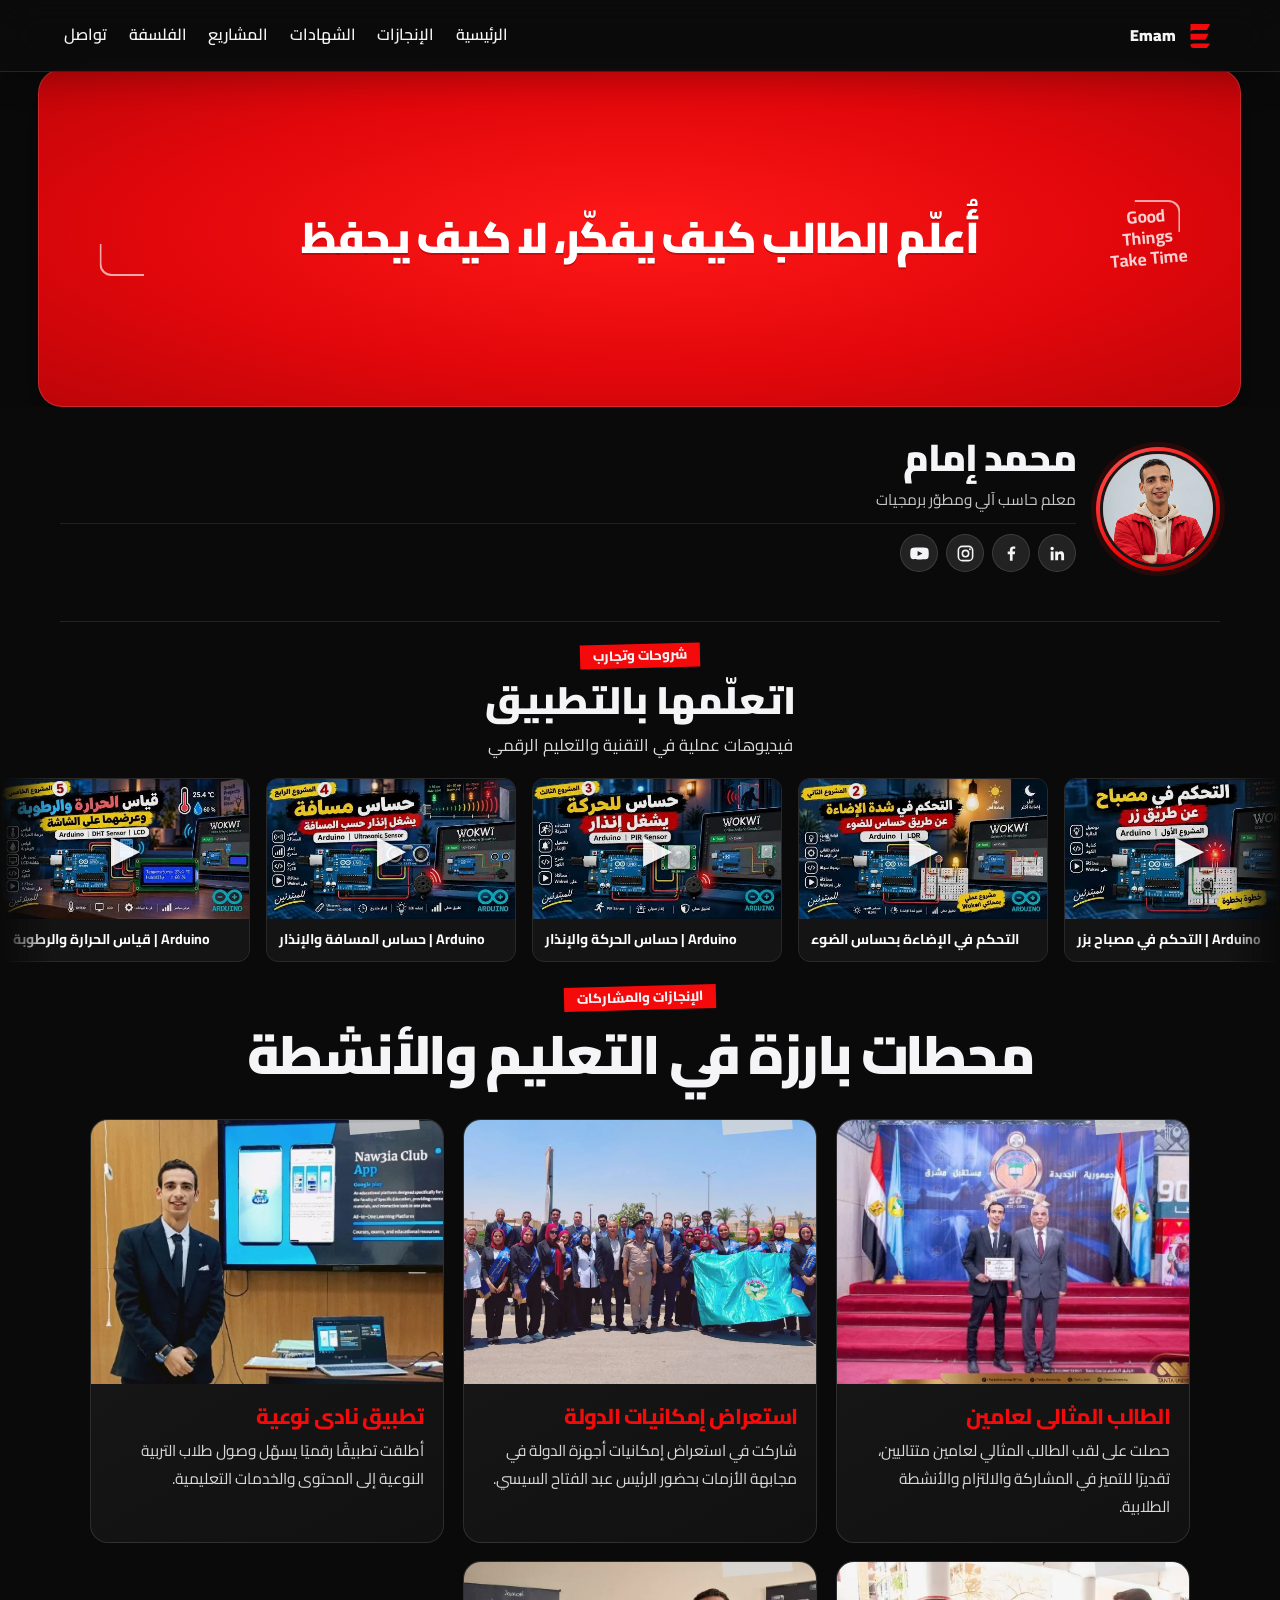
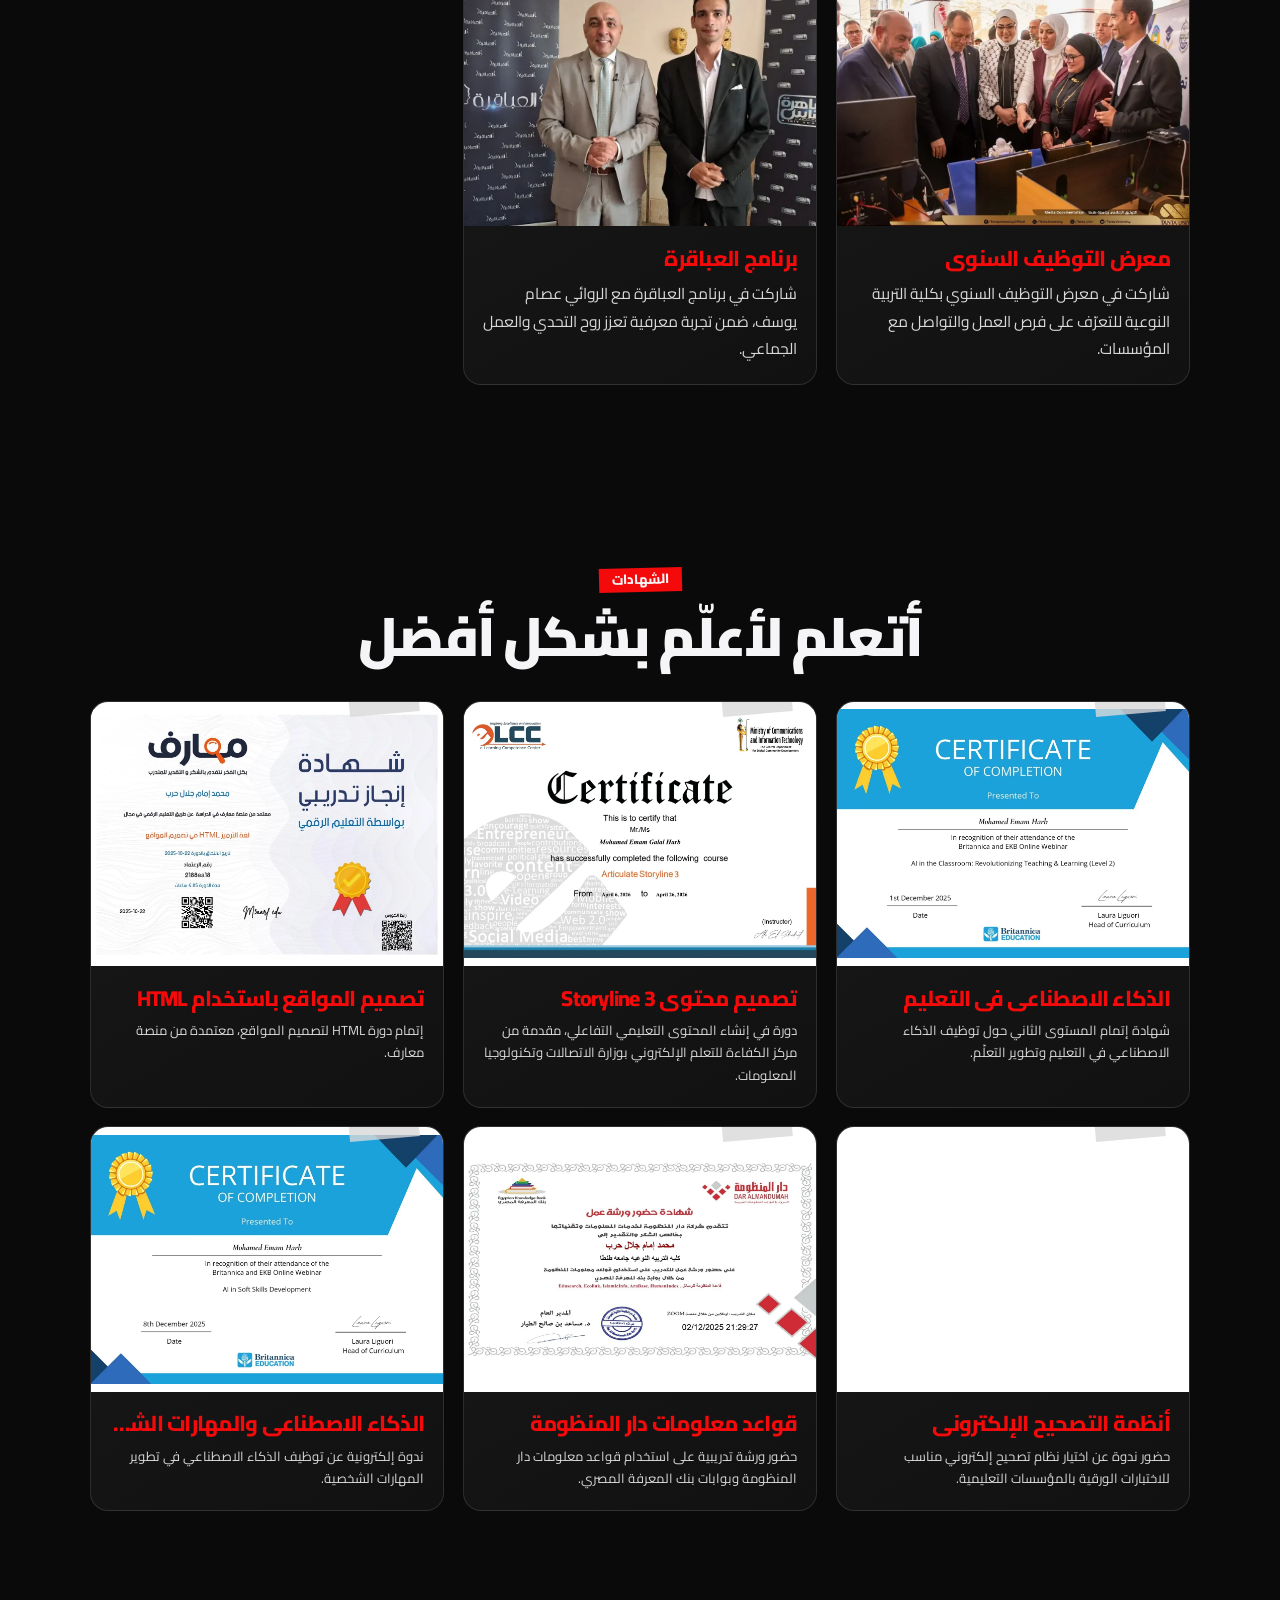
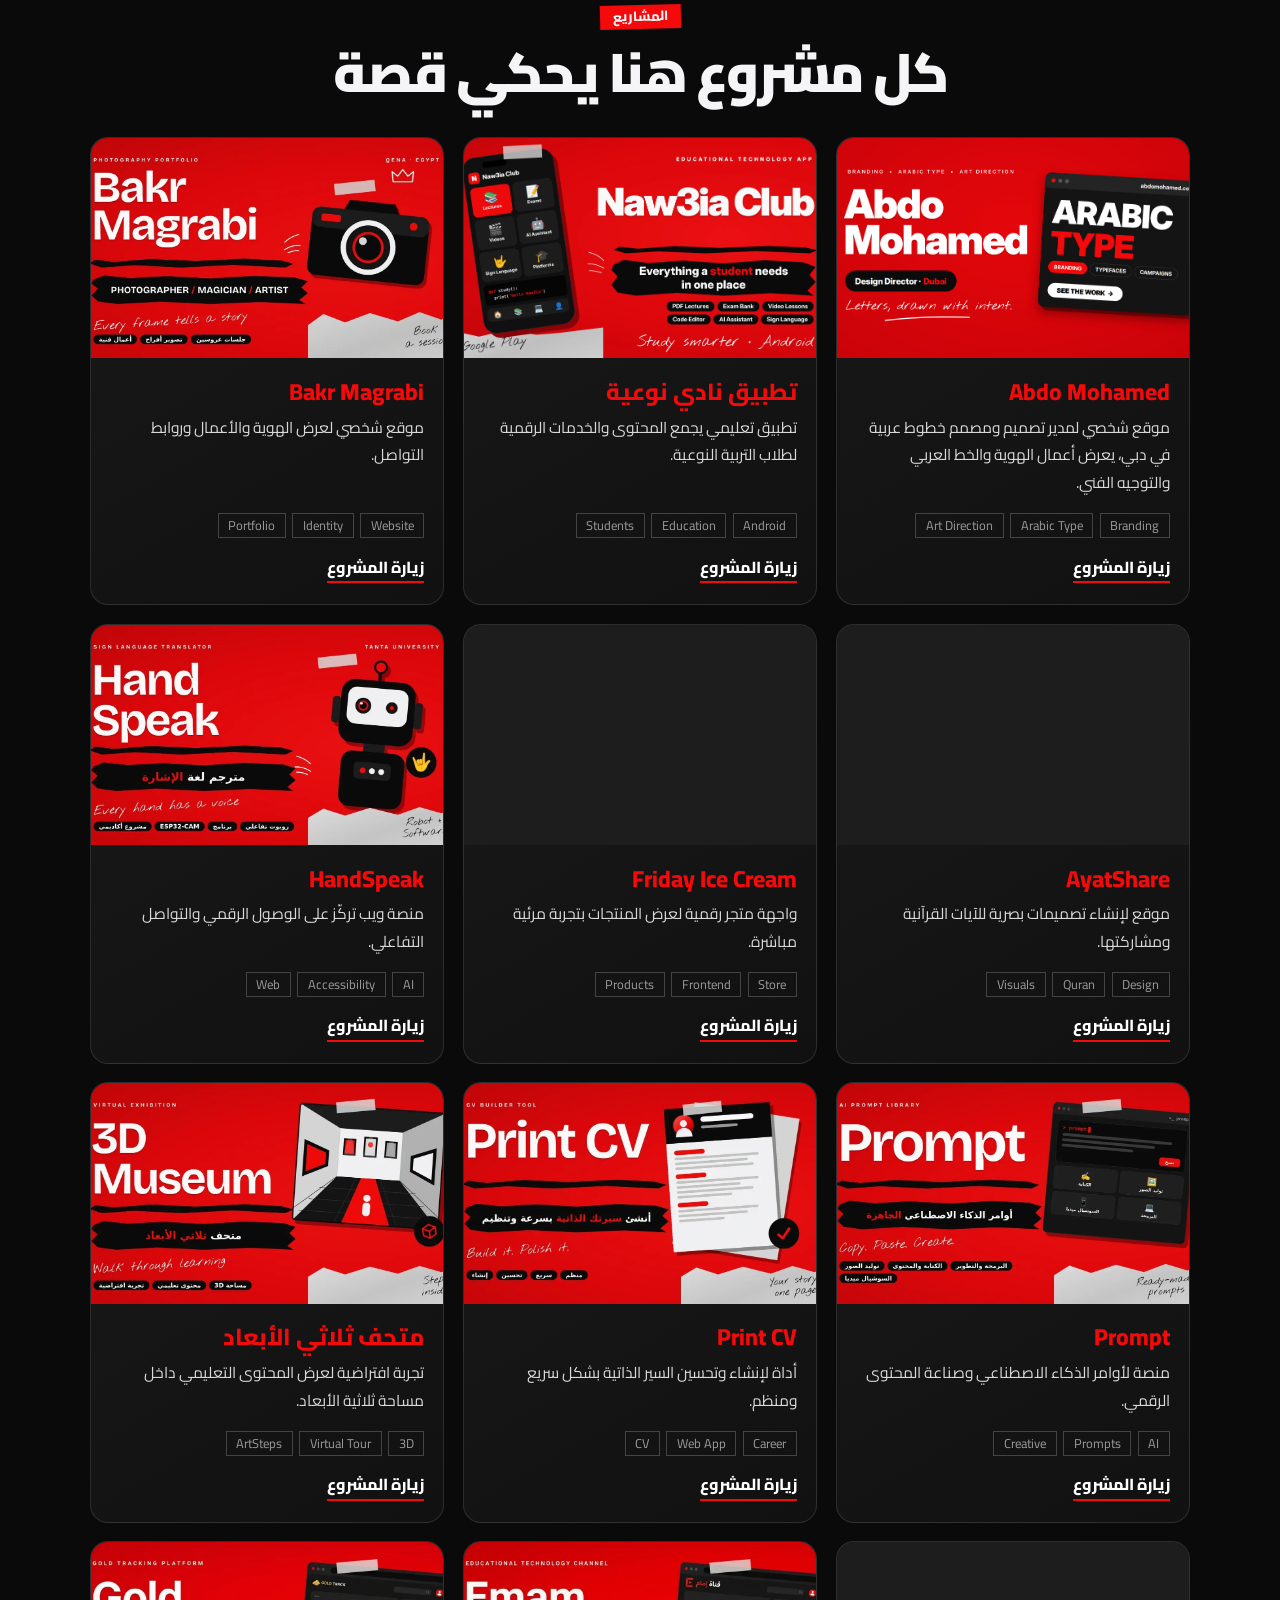
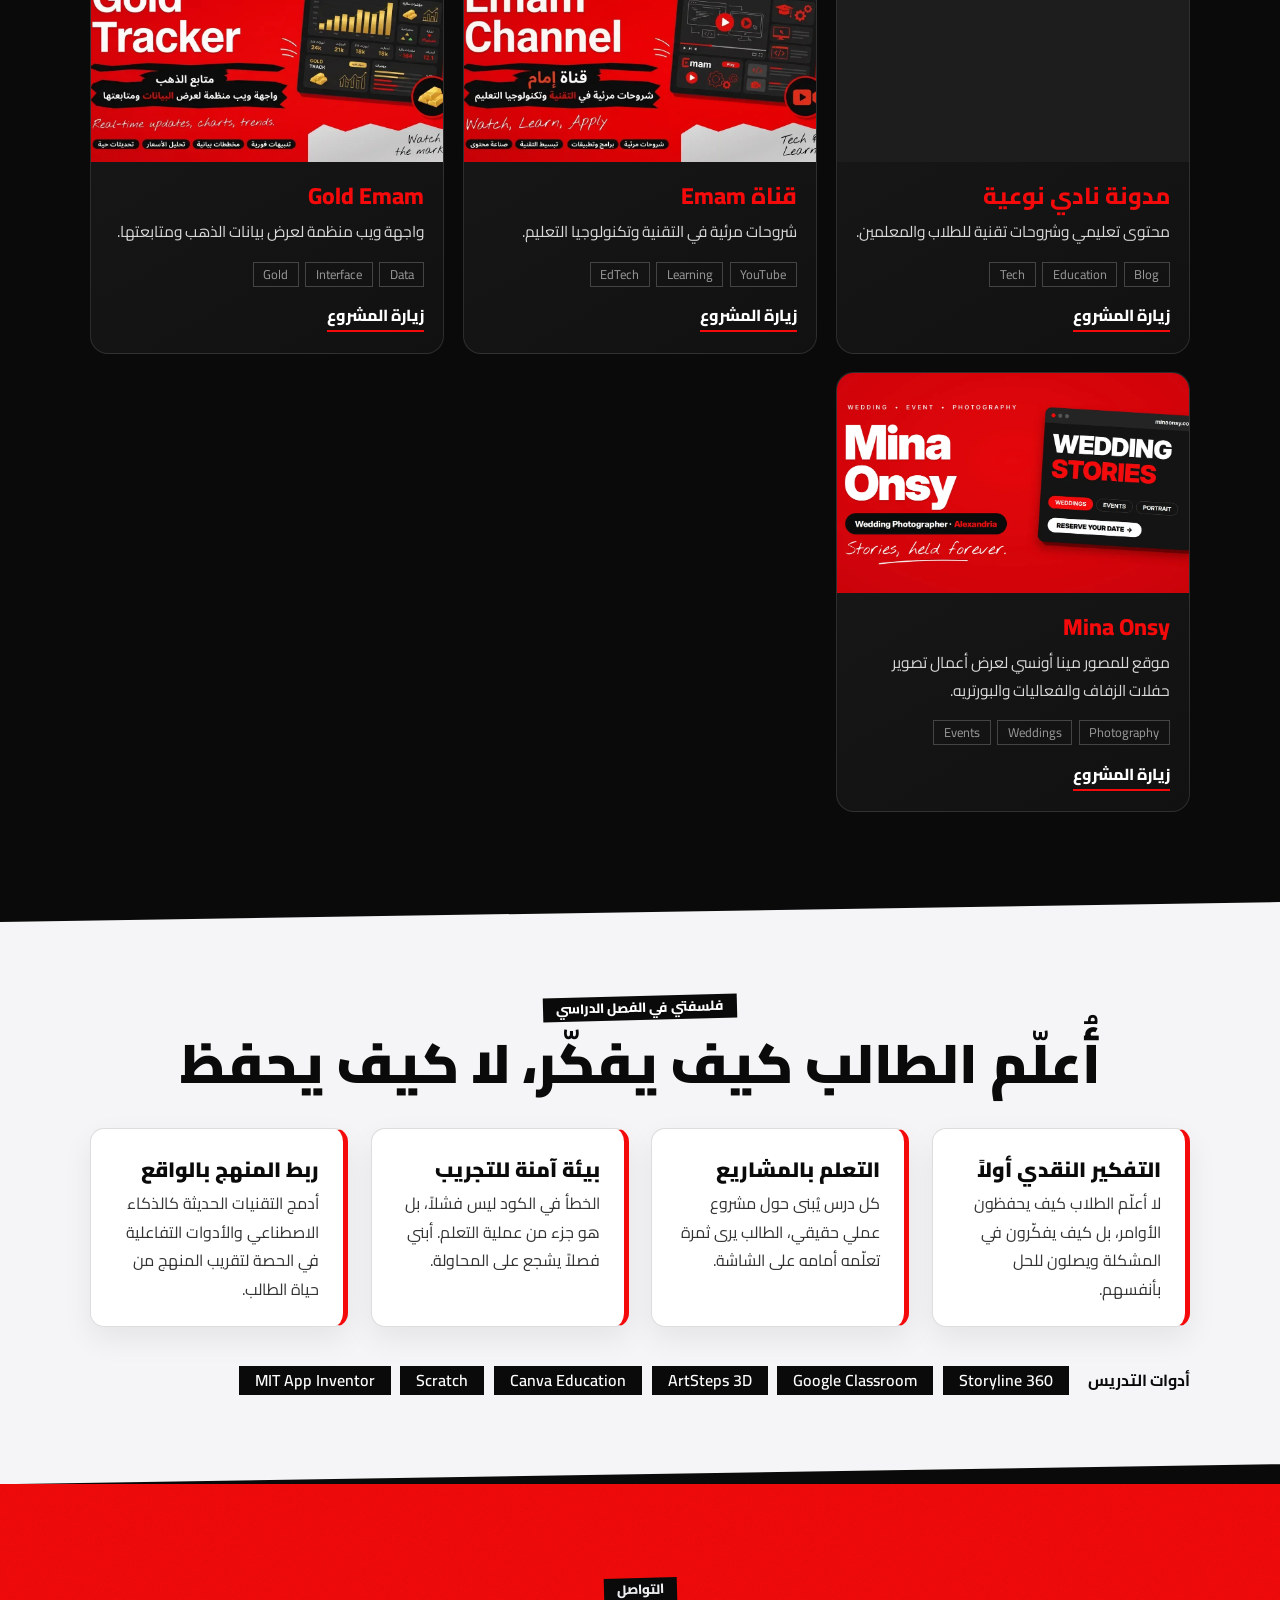
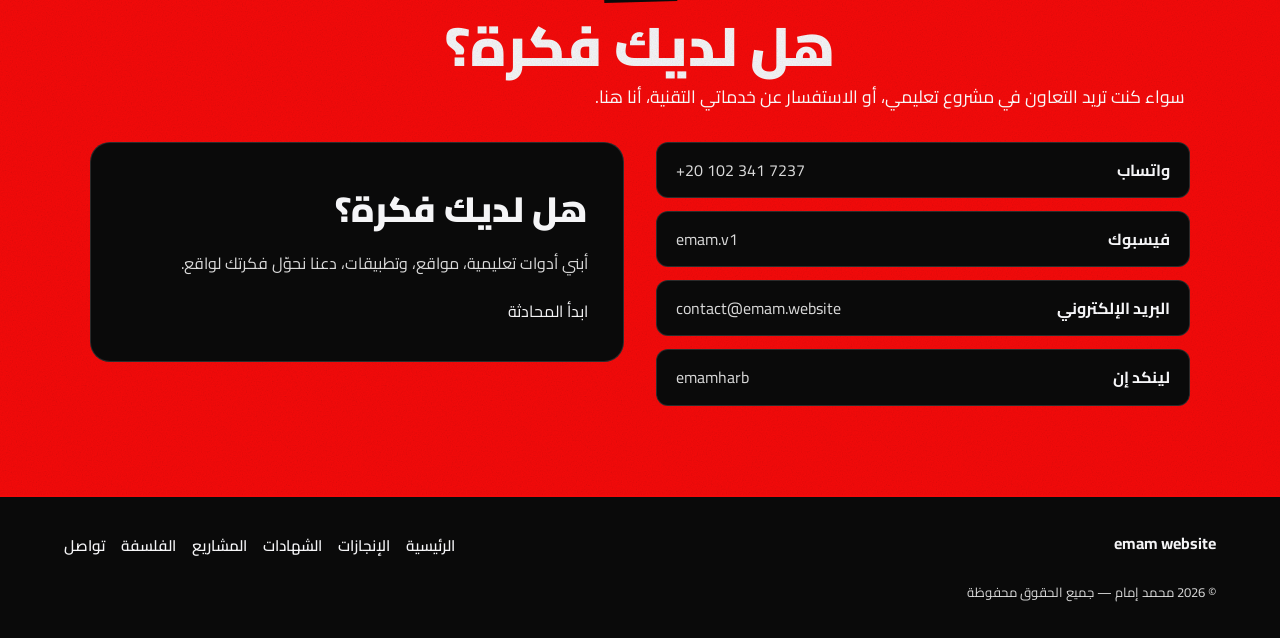
==== commit 1a42efc0: "Refine channel header and scroll narration" ====
--- a/index.html
+++ b/index.html
@@ -32,13 +32,13 @@
 <link rel="preconnect" href="https://fonts.googleapis.com">
 <link rel="preconnect" href="https://fonts.gstatic.com" crossorigin>
 <link href="https://fonts.googleapis.com/css2?family=Cairo:wght@400;600;800;900&family=Caveat:wght@700&family=Mrs+Saint+Delafield&family=Nothing+You+Could+Do&display=swap" rel="stylesheet">
-<link rel="stylesheet" href="css/site.css?v=hero-motto-one-line-20261022">
+<link rel="stylesheet" href="css/site.css?v=mobile-rtl-header-20261022">
 </head>
 <body>
 <header>
  <a href="#home" class="logo" aria-label="الرئيسية">
   <svg viewBox="0 0 40 40"><path fill="#F40A0A" d="M6 4h26l-4 8H10a4 4 0 0 0-4 4zM6 17h24l-4 8H6zM10 30h22l-4 6H10a4 4 0 0 1-4-4v-1z"/></svg>
-  <span>محمد إمام</span>
+  <span>Emam</span>
  </a>
  <nav id="nav">
   <a href="#home">الرئيسية</a><a href="#ach">الإنجازات</a><a href="#cert">الشهادات</a><a href="#projects">المشاريع</a><a href="#phil">الفلسفة</a><a href="#contact">تواصل</a>
@@ -49,19 +49,13 @@
 <main>
 <section class="hero" id="home">
  <div class="stage">
-  <div class="sig deco" aria-hidden="true">Emam</div>
-  <svg class="crown crown1 deco" viewBox="0 0 44 30" aria-hidden="true"><path d="M3 26 L1 6 L12 15 L22 2 L32 15 L43 6 L41 26 Z"/></svg>
-  <div class="rule deco" aria-hidden="true"></div>
-  <div class="paper deco" aria-hidden="true"></div>
-  <div class="better deco" aria-hidden="true">A<br>Better<br>Me</div>
-
   <div class="hero-motto">أُعلّم الطالب كيف يفكّر، لا كيف يحفظ</div>
-
+  <div class="better deco" aria-hidden="true">Good<br>Things<br>Take Time</div>
  </div>
 </section>
 <div class="who"><div class="whoin">
  <div class="ph"><img src="images/me/facebook_profile.jpg" alt="محمد إمام" width="864" height="864" decoding="async"></div>
- <div><h2>محمد إمام</h2><p>معلم حاسب آلي ومطوّر برمجيات</p>
+ <div class="channel-copy"><h2>محمد إمام</h2><p class="channel-role">معلم حاسب آلي ومطوّر برمجيات</p>
   <div class="socials" aria-label="حساباتي على مواقع التواصل">
    <a href="https://www.linkedin.com/in/emamharb" target="_blank" rel="noopener" aria-label="LinkedIn" title="LinkedIn"><svg viewBox="0 0 24 24" aria-hidden="true"><path d="M5.2 3.5a2.2 2.2 0 1 1 0 4.4 2.2 2.2 0 0 1 0-4.4ZM3.4 9.5H7v11H3.4v-11Zm5.7 0h3.4V11h.1c.5-.9 1.6-1.9 3.4-1.9 3.6 0 4.3 2.4 4.3 5.5v5.9h-3.6v-5.2c0-1.2 0-2.8-1.8-2.8s-2.1 1.3-2.1 2.7v5.3H9.1v-11Z"/></svg></a>
    <a href="https://www.facebook.com/emam.v1" target="_blank" rel="noopener" aria-label="Facebook" title="Facebook"><svg viewBox="0 0 24 24" aria-hidden="true"><path d="M13.4 21v-8.2h2.8l.4-3.2h-3.2V7.5c0-.9.3-1.5 1.6-1.5h1.7V3.1c-.3 0-1.3-.1-2.5-.1-2.5 0-4.2 1.5-4.2 4.3v2.3H7.2v3.2H10V21h3.4Z"/></svg></a>
--- a/css/site.css
+++ b/css/site.css
@@ -9,7 +9,7 @@
 .noise::after{content:"";position:absolute;inset:0;pointer-events:none;opacity:.35;mix-blend-mode:multiply;background:url("data:image/svg+xml,%3Csvg xmlns='http://www.w3.org/2000/svg' width='300' height='300'%3E%3Cfilter id='n'%3E%3CfeTurbulence type='fractalNoise' baseFrequency='.8' numOctaves='3'/%3E%3C/filter%3E%3Crect width='300' height='300' filter='url(%23n)' opacity='.6'/%3E%3C/svg%3E")}
 /* nav */
 header{position:fixed;inset:0 0 auto;z-index:50;min-height:72px;display:flex;align-items:center;justify-content:space-between;padding:.65rem 5vw;background:rgba(12,12,12,.9);border:0;border-bottom:1px solid var(--line);border-radius:0;backdrop-filter:blur(18px);box-shadow:0 10px 30px #0003}
-.logo{display:flex;align-items:center;gap:.6rem;font-weight:900}
+.logo{display:flex;align-items:center;gap:.6rem;font-weight:900;white-space:nowrap;direction:rtl}
 .logo svg{width:30px;height:30px}
 nav{display:flex;gap:1.35rem;font-weight:600}
 nav a{padding:.2rem 0;border-bottom:2px solid transparent;transition:color .25s,border-color .25s}
@@ -21,35 +21,31 @@
 #menu[aria-expanded="true"] span:nth-child(2){opacity:0}
 #menu[aria-expanded="true"] span:last-child{transform:translateY(-5px) rotate(-45deg)}
 /* hero (built from elements, no cover image) */
-.hero{position:relative;margin-top:-1px;background:radial-gradient(ellipse at 72% 55%,#f01012 0%,#e1070b 55%,#c20509 100%);padding:calc(var(--hh) + 3vw) 0 0;overflow:hidden;line-height:0;margin-bottom:-1px}
+.hero{position:relative;margin-top:-1px;background:var(--ink);padding:calc(var(--hh) + 12px) 3vw 0;overflow:hidden;line-height:0;margin-bottom:0}
 .hero::after{content:"";position:absolute;inset:0;pointer-events:none;background:linear-gradient(110deg,transparent 28%,rgba(255,255,255,.045) 50%,transparent 72%);transform:translateX(-100%);animation:hero-sheen 1.4s .35s var(--ease) forwards}
 @keyframes hero-sheen{to{transform:translateX(100%)}}
-.stage{position:relative;z-index:1;container-type:inline-size;width:100%;aspect-ratio:1280/476}
+.stage{position:relative;z-index:1;container-type:inline-size;width:min(100%,1320px);margin:0 auto;aspect-ratio:1280/360;overflow:hidden;border:1px solid rgba(255,255,255,.14);border-radius:clamp(14px,2vw,24px);background:radial-gradient(ellipse at 50% 48%,#ff1818 0%,#e1070b 58%,#bd0509 100%);box-shadow:0 18px 42px rgba(0,0,0,.35)}
 .stage>*{position:absolute}
 .stage svg{overflow:visible}
 .stage .sc{fill:none;stroke:#fff;stroke-linecap:round;stroke-linejoin:round}
-.sig{left:3.8cqw;top:3cqw;font:400 5.2cqw/1 "Mrs Saint Delafield",Caveat,cursive;color:#fff;direction:ltr;transform:rotate(-8deg);transform-origin:left bottom}
-.crown{fill:none;stroke:#fff;stroke-width:2.2;stroke-linejoin:round;stroke-linecap:round}
-.crown1{left:10.2cqw;top:2.1cqw;width:3.2cqw}
-.rule{left:4.3cqw;top:25.3cqw;width:2.7cqw;height:.18cqw;background:#fff}
-.paper{left:0;bottom:0;width:28.5cqw;height:11.4cqw;background:linear-gradient(160deg,#dcdcdc,#c4c4c4 55%,#d3d3d3);clip-path:polygon(0 5%,8% 0,22% 6%,40% 1%,58% 6%,72% 4%,80% 28%,89% 58%,100% 100%,0 100%);filter:drop-shadow(0 0 .3cqw rgba(0,0,0,.3))}
-.paper::before{content:"";position:absolute;inset:0;opacity:.5;background:repeating-linear-gradient(95deg,transparent 0 .5cqw,rgba(0,0,0,.05) .5cqw .6cqw)}
-.better{left:5cqw;bottom:2.4cqw;font:400 2.1cqw/1.1 "Nothing You Could Do",Caveat,cursive;color:#161616;direction:ltr;text-align:center;transform:rotate(-10deg)}
-.hero-motto{left:50%;top:50%;width:96cqw;box-sizing:border-box;padding:1.3cqw 2cqw;transform:translate(-50%,-50%);color:#fff;direction:rtl;text-align:center;white-space:nowrap;font:900 clamp(12px,4.2cqw,48px)/1 Cairo,sans-serif;letter-spacing:-.04em;text-shadow:0 .15cqw 0 rgba(120,0,0,.35);z-index:3}
+.better{right:4.5cqw;left:auto;top:50%;bottom:auto;font:700 1.45cqw/1.2 Cairo,sans-serif;color:rgba(255,255,255,.82);direction:ltr;text-align:center;transform:translateY(-50%) rotate(-5deg)}
+.hero-motto{left:50%;top:50%;width:90cqw;box-sizing:border-box;padding:1cqw 2cqw;transform:translate(-50%,-50%);color:#fff;direction:rtl;text-align:center;white-space:nowrap;font:900 clamp(12px,3.6cqw,48px)/1.2 Cairo,sans-serif;letter-spacing:-.04em;text-shadow:0 .15cqw 0 rgba(120,0,0,.35);z-index:3}
 .hero-motto::before,.hero-motto::after{content:"";position:absolute;width:3.6cqw;height:2.5cqw;border-color:#ffd6d6;border-style:solid;opacity:.78}
 .hero-motto::before{top:0;right:0;border-width:.18cqw .18cqw 0 0;border-radius:0 1cqw 0 0}
 .hero-motto::after{bottom:0;left:0;border-width:0 0 .18cqw .18cqw;border-radius:0 0 0 1cqw}
 @media(max-width:760px){:root{--hh:52px}}
 /* who */
-.who{padding:0 5vw clamp(18px,2.4vw,30px);position:relative;z-index:4;margin-top:-20px}
-.whoin{width:100%;max-width:1100px;margin:0 auto;display:flex;flex-direction:row;align-items:center;gap:1.6rem;background:radial-gradient(ellipse at 8% 0,rgba(244,10,10,.13),transparent 42%),linear-gradient(120deg,#191919,#101010);border:1px solid var(--line);border-radius:22px;padding:1.15rem 1.5rem;box-shadow:0 18px 50px rgba(0,0,0,.28)}
-.ph{position:relative;flex:none;width:112px;height:112px;border-radius:50%;padding:4px;background:linear-gradient(140deg,#ff5555,var(--red) 55%,#750000);box-shadow:0 0 0 5px rgba(244,10,10,.12)}
+.who{width:94%;max-width:1160px;margin:0 auto;padding:20px 0 clamp(18px,2.4vw,30px);position:relative;z-index:4;border-bottom:1px solid var(--line)}
+.whoin{width:100%;margin:0 auto;display:flex;flex-direction:row;align-items:center;gap:1.25rem;background:transparent;border:0;border-radius:0;padding:.5rem 0;box-shadow:none;direction:rtl}
+.ph{position:relative;flex:none;width:124px;height:124px;border-radius:50%;padding:4px;background:linear-gradient(140deg,#ff5555,var(--red) 55%,#750000);box-shadow:0 0 0 5px rgba(244,10,10,.12)}
 .ph img{width:100%;height:100%;border-radius:50%;object-fit:cover;object-position:center 22%;border:3px solid #171717}
 .whoin>div:last-child{min-width:0;flex:1}
 .whoin h2{font-size:clamp(1.7rem,3.6vw,2.35rem);font-weight:900;line-height:1.2;letter-spacing:-.03em}
-.whoin p{color:#c7c7c7;font-size:1.08rem;margin:.38rem 0 .55rem;line-height:1.45}
-@media(max-width:700px){.who{padding:0 8px clamp(16px,5vw,22px)}.whoin{gap:1rem;padding:.75rem .9rem;border-radius:13px}.ph{width:94px;height:94px;padding:4px}.ph img{object-position:center 22%}.whoin h2{font-size:1.5rem}.whoin p{font-size:.92rem;margin:.28rem 0 .42rem}}
-@media(max-width:390px){.whoin{gap:.65rem;padding:.55rem}.ph{width:76px;height:76px}.whoin h2{font-size:1.22rem}.whoin p{font-size:.78rem}}
+.whoin p{color:#c7c7c7;font-size:1.08rem;margin:.25rem 0 .45rem;line-height:1.45}
+.channel-handle{direction:ltr;text-align:right;font-size:.92rem!important;font-weight:700;color:#aaa!important;letter-spacing:.01em;margin:.1rem 0 .18rem!important}
+.channel-role{font-size:.96rem!important;margin:.55rem 0 .45rem!important}
+@media(max-width:700px){.who{width:90%;padding:16px 0 clamp(16px,5vw,22px)}.whoin{gap:.95rem;padding:.35rem 0}.ph{width:94px;height:94px;padding:4px}.ph img{object-position:center 22%}.whoin h2{font-size:1.5rem}.whoin p{font-size:.92rem;margin:.2rem 0 .35rem}.channel-handle{font-size:.85rem!important}.channel-role{font-size:.84rem!important}}
+@media(max-width:390px){.who{width:92%}.whoin{gap:.65rem}.ph{width:76px;height:76px}.whoin h2{font-size:1.22rem}.whoin p{font-size:.78rem}.channel-handle{font-size:.78rem!important}.channel-role{font-size:.75rem!important}.socials a{width:34px;height:34px}}
 /* tear dividers */
 .tear{height:46px;margin-top:-1px;background:var(--red);clip-path:polygon(0 0,100% 0,100% 40%,96% 80%,90% 45%,84% 90%,76% 50%,68% 85%,60% 40%,52% 95%,44% 55%,36% 85%,28% 45%,20% 90%,12% 50%,6% 80%,0 45%)}
 /* video strip */
@@ -129,7 +125,7 @@
 .links a{background:var(--ink);border:1px solid #ffffff22;border-radius:12px;padding:.8rem 1.2rem;display:flex;justify-content:space-between;font-weight:700;transition:transform .3s var(--ease),background .3s}
 .links a:hover{transform:translateX(-6px)}
 .links span{direction:ltr;color:var(--ash);font-weight:400}
-.socials{display:flex;align-items:center;gap:.5rem;margin-top:.7rem;padding-top:.65rem;border-top:1px solid #ffffff17;direction:rtl}
+.socials{display:flex;align-items:center;justify-content:flex-start;gap:.5rem;margin-top:.7rem;padding:.65rem 0;border-top:1px solid #ffffff17;direction:rtl}
 .socials a{width:38px;height:38px;padding:0;display:grid;place-items:center;justify-content:center;border-radius:50%;background:#222;border:1px solid #ffffff20;color:var(--paper);transition:transform .25s var(--ease),color .25s,border-color .25s,background .25s}
 .socials a:hover{transform:translateY(-3px);color:#ff5b5b;background:#2b1717;border-color:#ffffff66}
 .socials svg{width:19px;height:19px;fill:currentColor}
@@ -168,9 +164,25 @@
  header nav.open{transform:none;opacity:1;pointer-events:auto}
 }
 @media(max-width:600px){
+ .hero{padding-top:calc(var(--hh) + 8px);padding-inline:4vw}
+ .stage{aspect-ratio:4/1;border-radius:16px}
+ .better{display:none}
+ .hero-motto{top:50%;width:96cqw;padding:0 1cqw;font-size:clamp(12px,4.1cqw,17px);letter-spacing:-.045em;text-align:center}
  section{padding:52px 5vw}
- .who{padding:0 5vw clamp(16px,5vw,22px)}
- .whoin{border-radius:17px}
+ .who{width:100%;padding:20px 16px}
+ .whoin{gap:12px;padding:8px 0;align-items:center}
+ .ph{width:120px;height:120px}
+ .channel-copy{text-align:right;min-width:0}
+ .whoin h2{font-size:1.45rem}
+ .whoin p{font-size:.9rem}
+ .channel-handle{font-size:.82rem!important}
+ .channel-role{font-size:.84rem!important;line-height:1.45;margin:.45rem 0 .4rem!important}
+ .socials{justify-content:center;gap:.45rem;margin-top:.55rem;padding:.55rem 0}
+ .socials a{width:36px;height:36px}
+ .socials svg{width:18px;height:18px}
+ header{padding-inline:16px;gap:10px}
+ header nav{direction:rtl;text-align:right}
+ #menu{width:40px;height:40px}
  .grid{grid-template-columns:1fr;gap:1rem}
  .head{margin-bottom:1.35rem}
  .head h2{font-size:clamp(1.7rem,8vw,2.5rem)}
@@ -180,4 +192,15 @@
  .links a{gap:.7rem;flex-wrap:wrap}
  footer nav{gap:.55rem 1rem}
 }
+@media(max-width:360px){
+ .hero-motto{font-size:12px}
+ .who{padding-inline:12px}
+ .whoin{gap:9px}
+ .ph{width:104px;height:104px}
+ .whoin h2{font-size:1.3rem}
+ .channel-role{font-size:.78rem!important}
+ .socials{gap:.35rem}
+ .socials a{width:32px;height:32px}
+ .socials svg{width:16px;height:16px}
+}
 @media(prefers-reduced-motion:reduce){*{animation-duration:.01ms!important;animation-iteration-count:1!important;transition:none!important;scroll-behavior:auto!important}.reveal{opacity:1;transform:none}.hero::after{display:none}.card:hover,.pillars div:hover,.links a:hover,.socials a:hover{transform:none}}
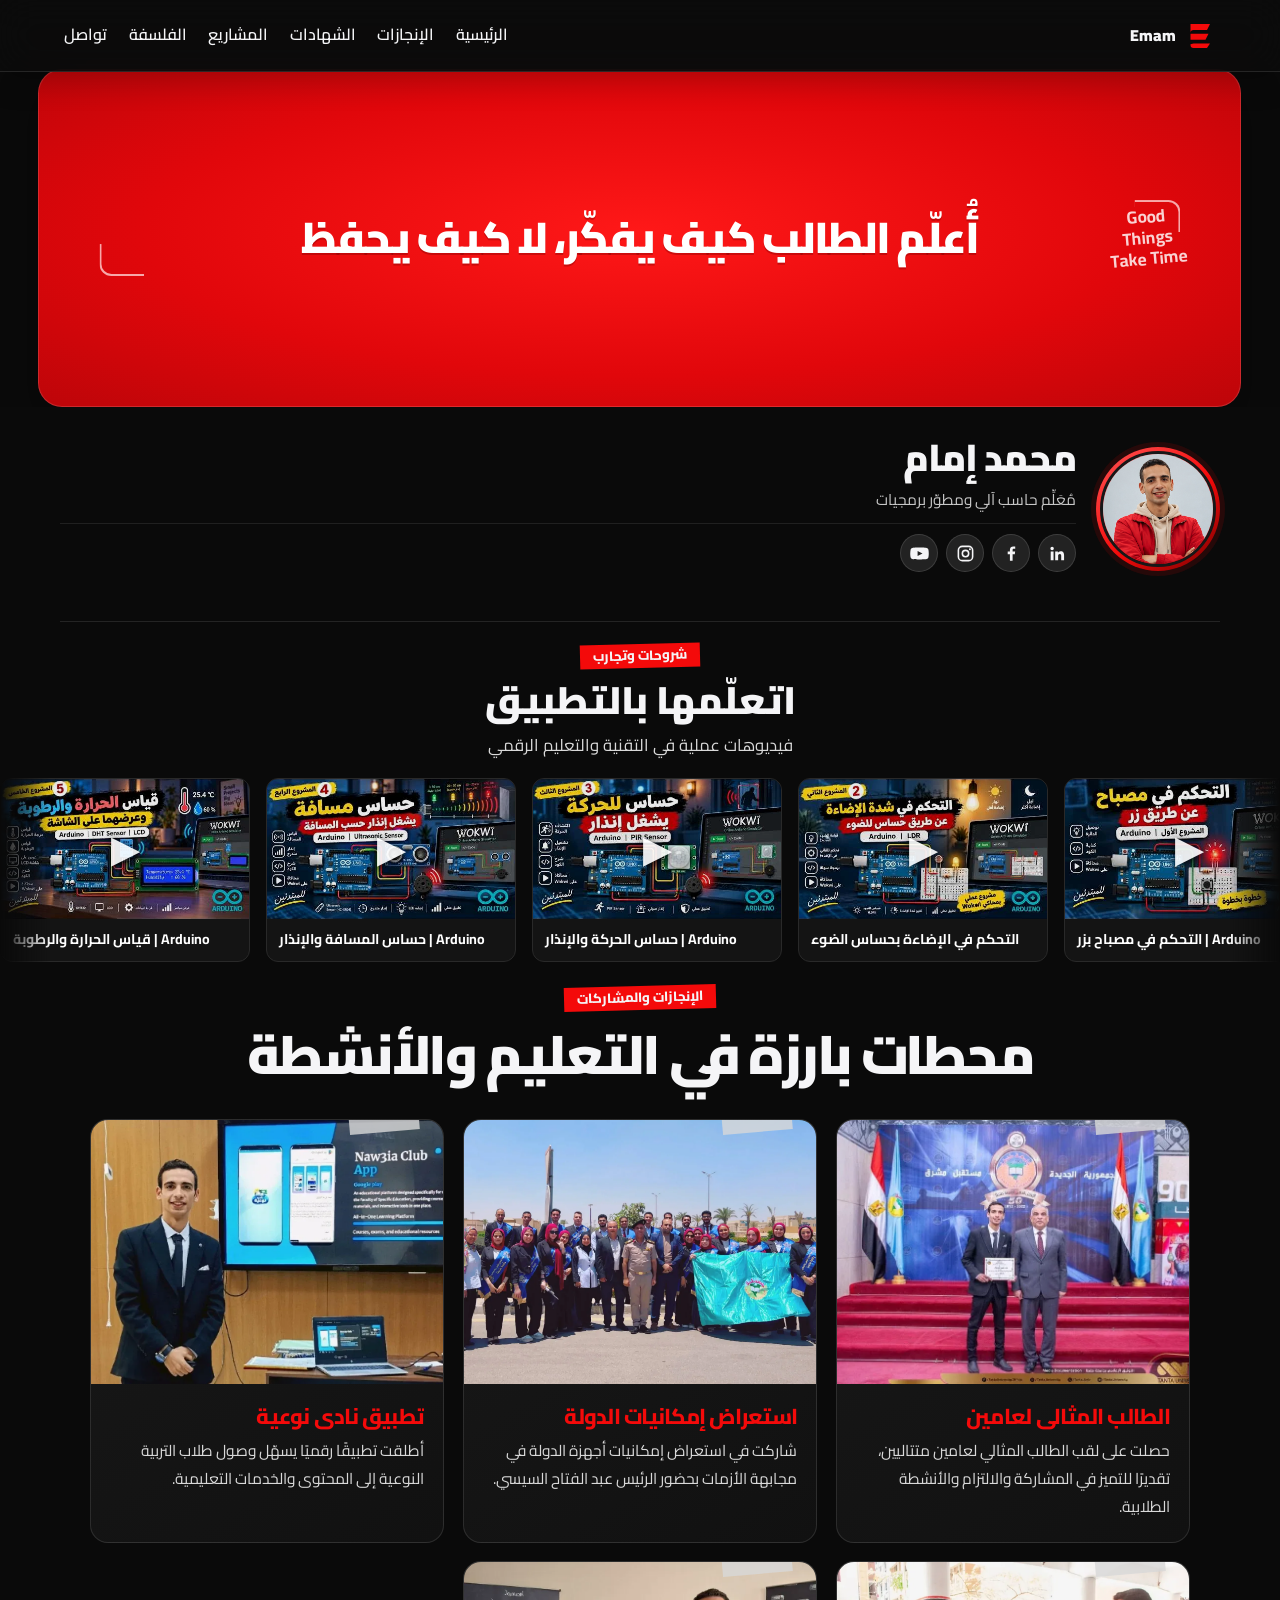
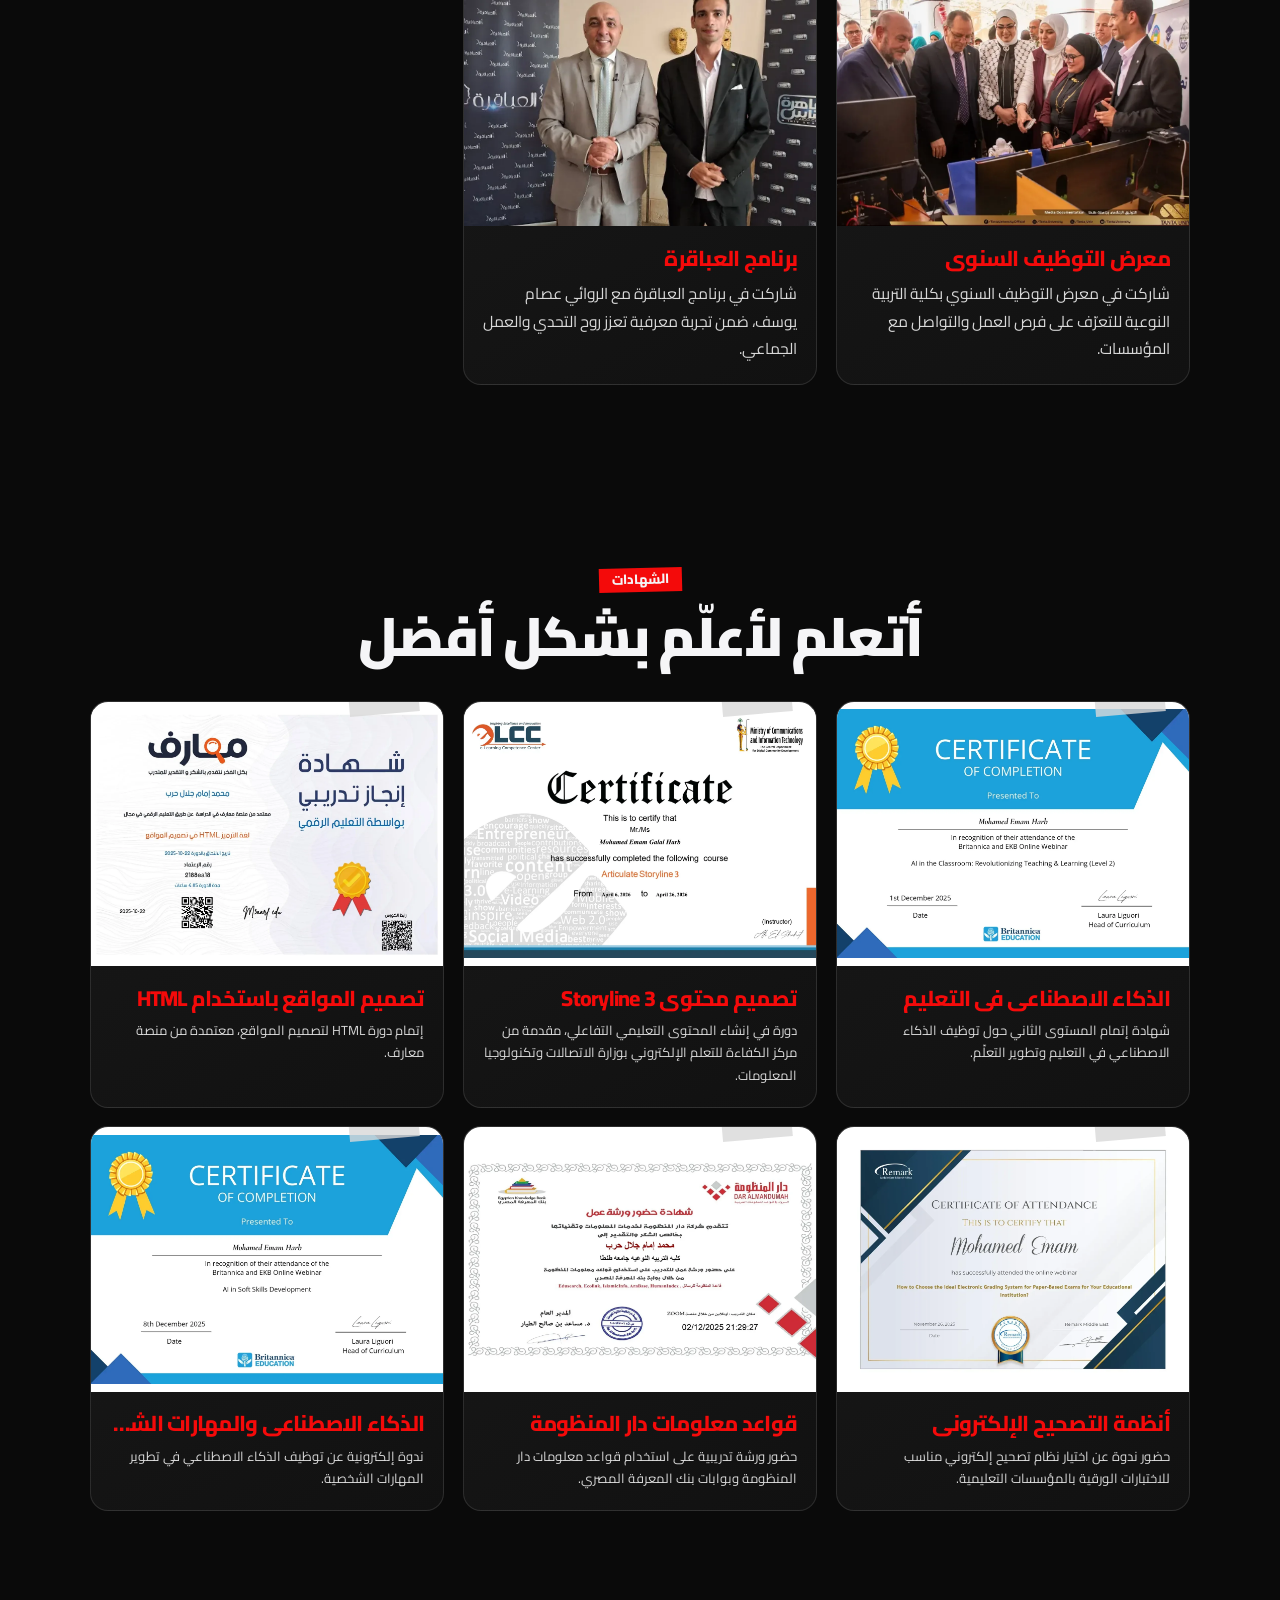
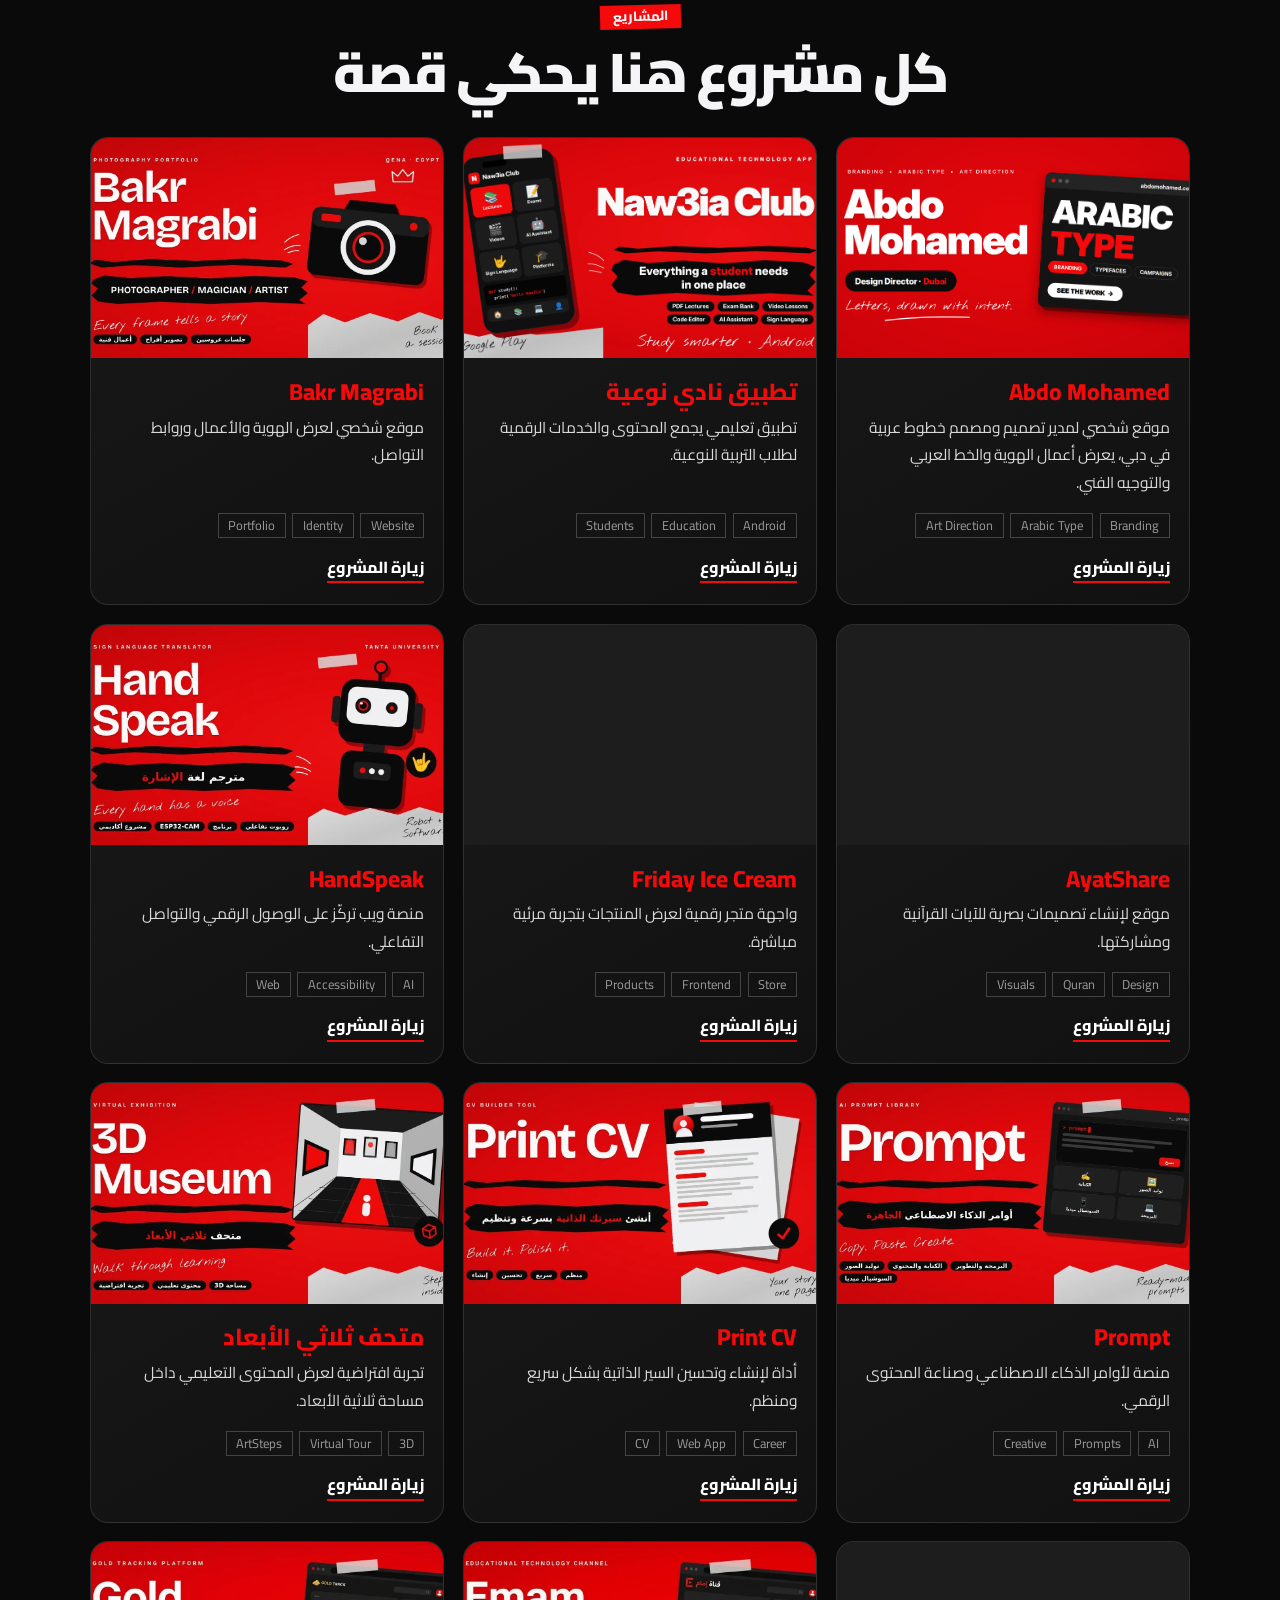
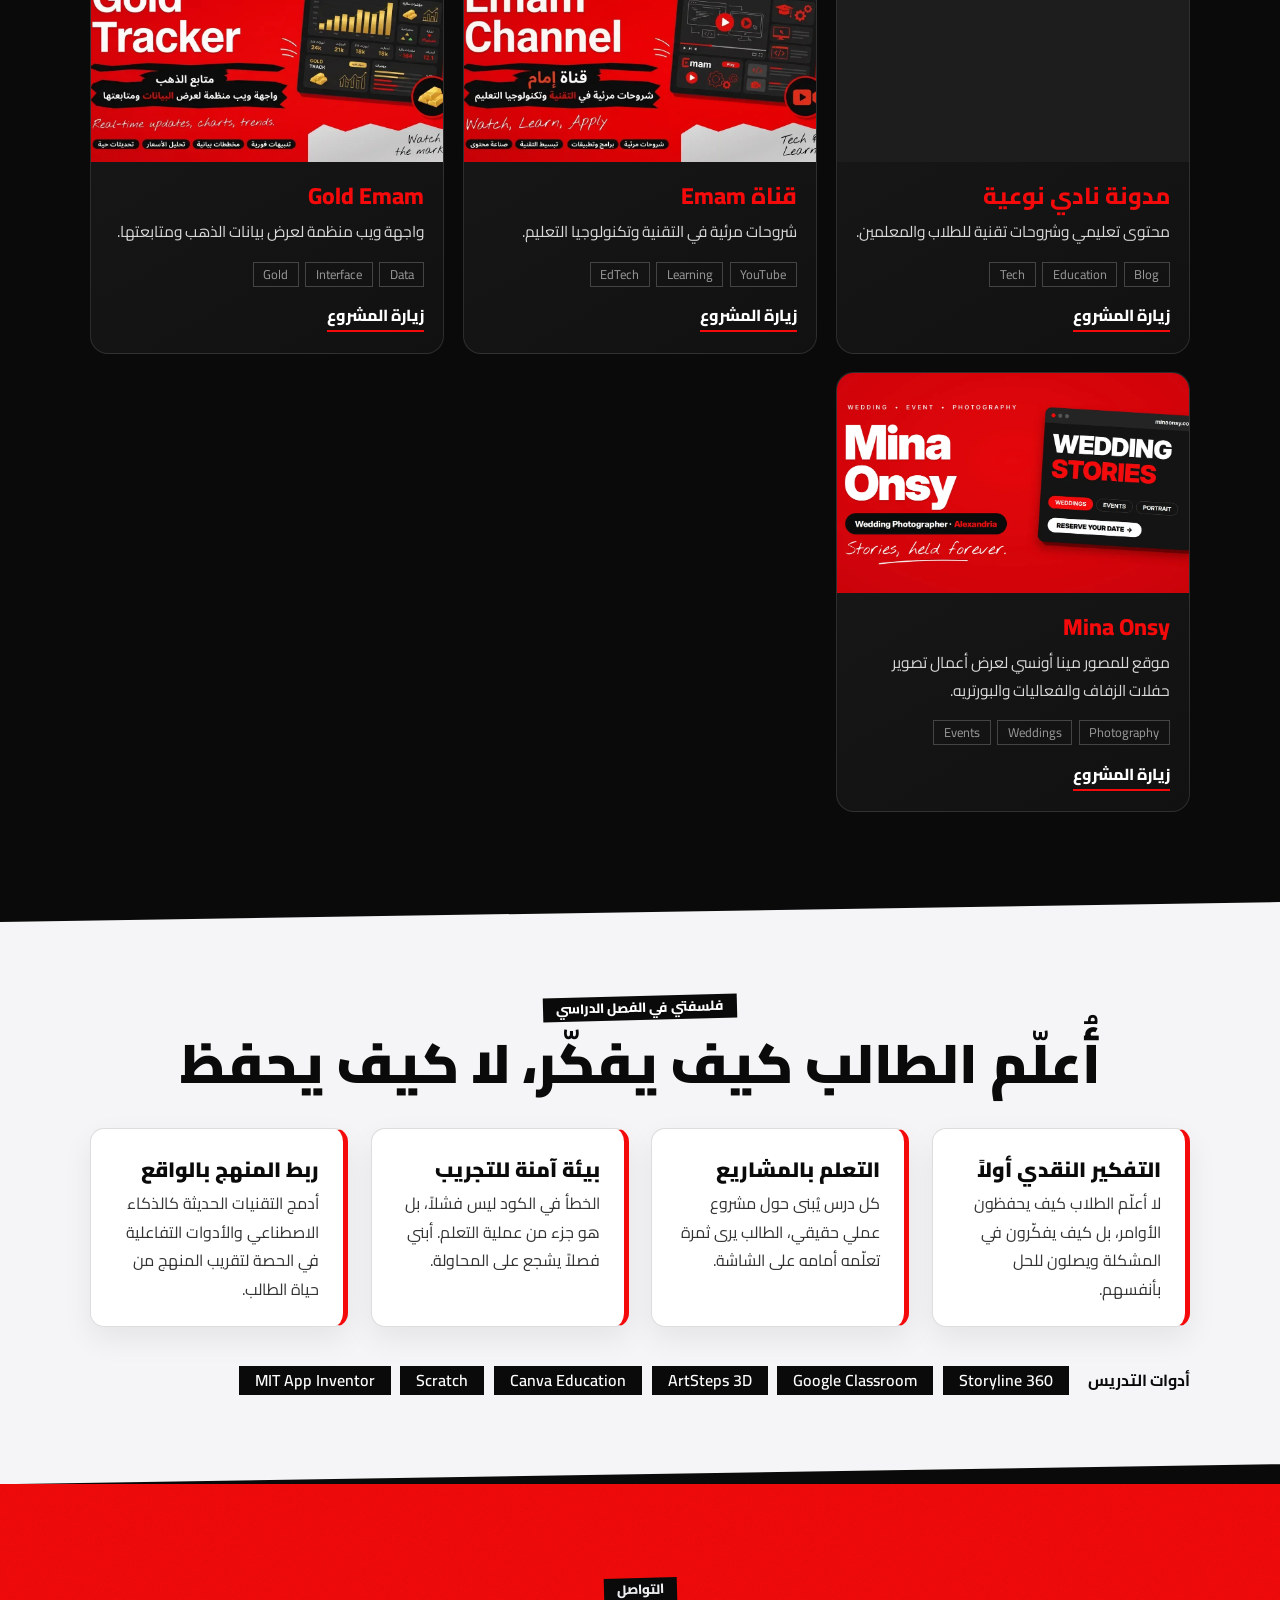
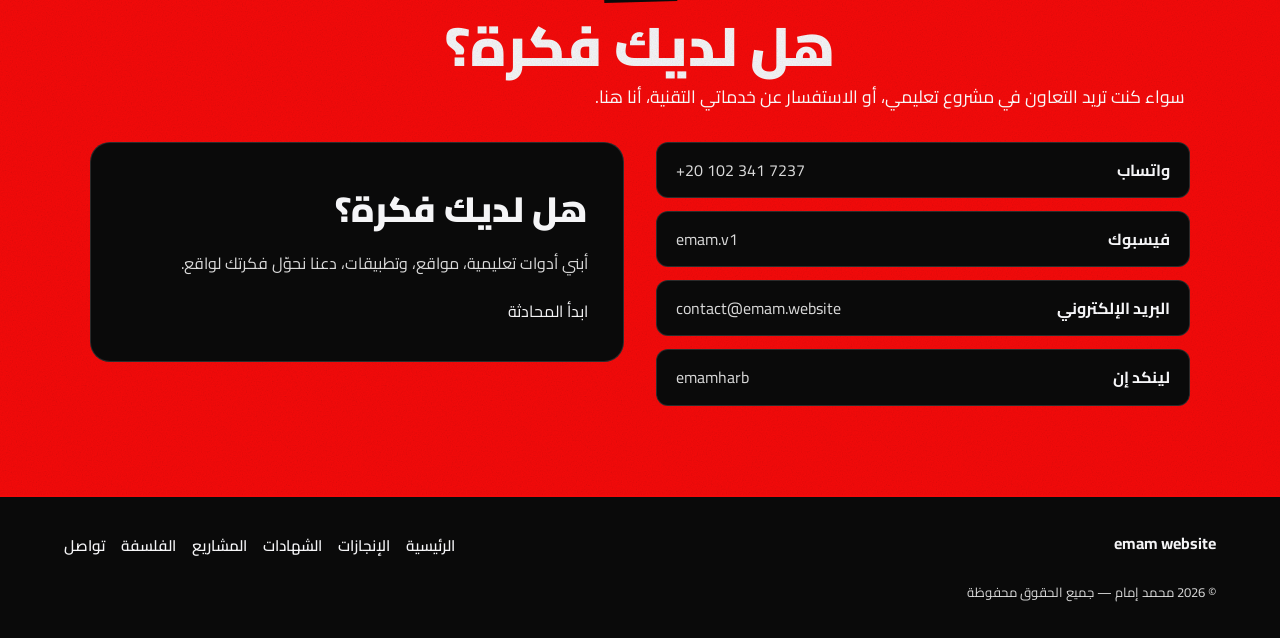
==== commit 14a6f6ed: "Add Arabic diacritics to teacher title" ====
--- a/index.html
+++ b/index.html
@@ -3,8 +3,8 @@
 <head>
 <meta charset="utf-8">
 <meta name="viewport" content="width=device-width, initial-scale=1">
-<title>محمد إمام | معلم حاسب آلي ومطوّر برمجيات تعليمية</title>
-<meta name="description" content="الموقع الرسمي لمحمد إمام، معلم حاسب آلي ومطوّر برمجيات تعليمية في مصر. استكشف مشاريعه التعليمية والتقنية، خبراته، إنجازاته وشهاداته.">
+<title>محمد إمام | مُعَلِّم حاسب آلي ومطوّر برمجيات تعليمية</title>
+<meta name="description" content="الموقع الرسمي لمحمد إمام، مُعَلِّم حاسب آلي ومطوّر برمجيات تعليمية في مصر. استكشف مشاريعه التعليمية والتقنية، خبراته، إنجازاته وشهاداته.">
 <meta name="author" content="محمد إمام">
 <meta name="language" content="Arabic">
 <meta name="robots" content="index,follow,max-image-preview:large">
@@ -16,18 +16,18 @@
 <meta property="og:type" content="website">
 <meta property="og:locale" content="ar_EG">
 <meta property="og:site_name" content="محمد إمام">
-<meta property="og:title" content="محمد إمام | معلم حاسب آلي ومطوّر برمجيات تعليمية">
-<meta property="og:description" content="معلم حاسب آلي ومطوّر برمجيات تعليمية في مصر. استكشف مشاريع محمد إمام وخبراته وإنجازاته وشهاداته في التعليم والتقنية.">
+<meta property="og:title" content="محمد إمام | مُعَلِّم حاسب آلي ومطوّر برمجيات تعليمية">
+<meta property="og:description" content="مُعَلِّم حاسب آلي ومطوّر برمجيات تعليمية في مصر. استكشف مشاريع محمد إمام وخبراته وإنجازاته وشهاداته في التعليم والتقنية.">
 <meta property="og:url" content="https://emam.website/">
 <meta property="og:image" content="https://emam.website/images/cov.jpg">
 <meta property="og:image:secure_url" content="https://emam.website/images/cov.jpg">
 <meta property="og:image:type" content="image/jpeg">
-<meta property="og:image:alt" content="محمد إمام — معلم حاسب آلي ومطوّر برمجيات تعليمية">
+<meta property="og:image:alt" content="محمد إمام — مُعَلِّم حاسب آلي ومطوّر برمجيات تعليمية">
 <meta property="og:image:width" content="1280">
 <meta property="og:image:height" content="719">
 <meta name="twitter:card" content="summary_large_image">
-<meta name="twitter:title" content="محمد إمام | معلم حاسب آلي ومطوّر برمجيات تعليمية">
-<meta name="twitter:description" content="معلم حاسب آلي ومطوّر برمجيات تعليمية في مصر. اكتشف المشاريع والخبرات والإنجازات والشهادات.">
+<meta name="twitter:title" content="محمد إمام | مُعَلِّم حاسب آلي ومطوّر برمجيات تعليمية">
+<meta name="twitter:description" content="مُعَلِّم حاسب آلي ومطوّر برمجيات تعليمية في مصر. اكتشف المشاريع والخبرات والإنجازات والشهادات.">
 <meta name="twitter:image" content="https://emam.website/images/cov.jpg">
 <link rel="preconnect" href="https://fonts.googleapis.com">
 <link rel="preconnect" href="https://fonts.gstatic.com" crossorigin>
@@ -55,7 +55,7 @@
 </section>
 <div class="who"><div class="whoin">
  <div class="ph"><img src="images/me/facebook_profile.jpg" alt="محمد إمام" width="864" height="864" decoding="async"></div>
- <div class="channel-copy"><h2>محمد إمام</h2><p class="channel-role">معلم حاسب آلي ومطوّر برمجيات</p>
+ <div class="channel-copy"><h2>محمد إمام</h2><p class="channel-role">مُعَلِّم حاسب آلي ومطوّر برمجيات</p>
   <div class="socials" aria-label="حساباتي على مواقع التواصل">
    <a href="https://www.linkedin.com/in/emamharb" target="_blank" rel="noopener" aria-label="LinkedIn" title="LinkedIn"><svg viewBox="0 0 24 24" aria-hidden="true"><path d="M5.2 3.5a2.2 2.2 0 1 1 0 4.4 2.2 2.2 0 0 1 0-4.4ZM3.4 9.5H7v11H3.4v-11Zm5.7 0h3.4V11h.1c.5-.9 1.6-1.9 3.4-1.9 3.6 0 4.3 2.4 4.3 5.5v5.9h-3.6v-5.2c0-1.2 0-2.8-1.8-2.8s-2.1 1.3-2.1 2.7v5.3H9.1v-11Z"/></svg></a>
    <a href="https://www.facebook.com/emam.v1" target="_blank" rel="noopener" aria-label="Facebook" title="Facebook"><svg viewBox="0 0 24 24" aria-hidden="true"><path d="M13.4 21v-8.2h2.8l.4-3.2h-3.2V7.5c0-.9.3-1.5 1.6-1.5h1.7V3.1c-.3 0-1.3-.1-2.5-.1-2.5 0-4.2 1.5-4.2 4.3v2.3H7.2v3.2H10V21h3.4Z"/></svg></a>
@@ -145,8 +145,8 @@
       "@type": "WebPage",
       "@id": "https://emam.website/#webpage",
       "url": "https://emam.website/",
-      "name": "محمد إمام | معلم حاسب آلي ومطوّر برمجيات تعليمية",
-      "description": "الموقع الرسمي لمحمد إمام، معلم حاسب آلي ومطوّر برمجيات تعليمية في مصر. استكشف مشاريعه التعليمية والتقنية وخبراته وإنجازاته.",
+      "name": "محمد إمام | مُعَلِّم حاسب آلي ومطوّر برمجيات تعليمية",
+      "description": "الموقع الرسمي لمحمد إمام، مُعَلِّم حاسب آلي ومطوّر برمجيات تعليمية في مصر. استكشف مشاريعه التعليمية والتقنية وخبراته وإنجازاته.",
       "isPartOf": {"@id": "https://emam.website/#website"},
       "about": {"@id": "https://emam.website/#person"},
       "primaryImageOfPage": {"@id": "https://emam.website/#primaryimage"},
@@ -157,7 +157,7 @@
       "@id": "https://emam.website/#primaryimage",
       "url": "https://emam.website/images/cov.jpg",
       "contentUrl": "https://emam.website/images/cov.jpg",
-      "caption": "محمد إمام — معلم حاسب آلي ومطوّر برمجيات تعليمية"
+      "caption": "محمد إمام — مُعَلِّم حاسب آلي ومطوّر برمجيات تعليمية"
     },
     {
       "@type": "Person",
@@ -165,7 +165,7 @@
       "name": "محمد إمام",
       "url": "https://emam.website/",
       "image": "https://emam.website/images/profile/بروفايل.webp",
-      "jobTitle": "معلم حاسب آلي ومطوّر برمجيات تعليمية",
+      "jobTitle": "مُعَلِّم حاسب آلي ومطوّر برمجيات تعليمية",
       "email": "contact@emam.website",
       "address": {"@type": "Country", "name": "مصر"},
       "knowsAbout": ["تدريس الحاسب الآلي", "تكنولوجيا التعليم", "تطوير البرمجيات التعليمية", "تصميم التعلم الإلكتروني"],
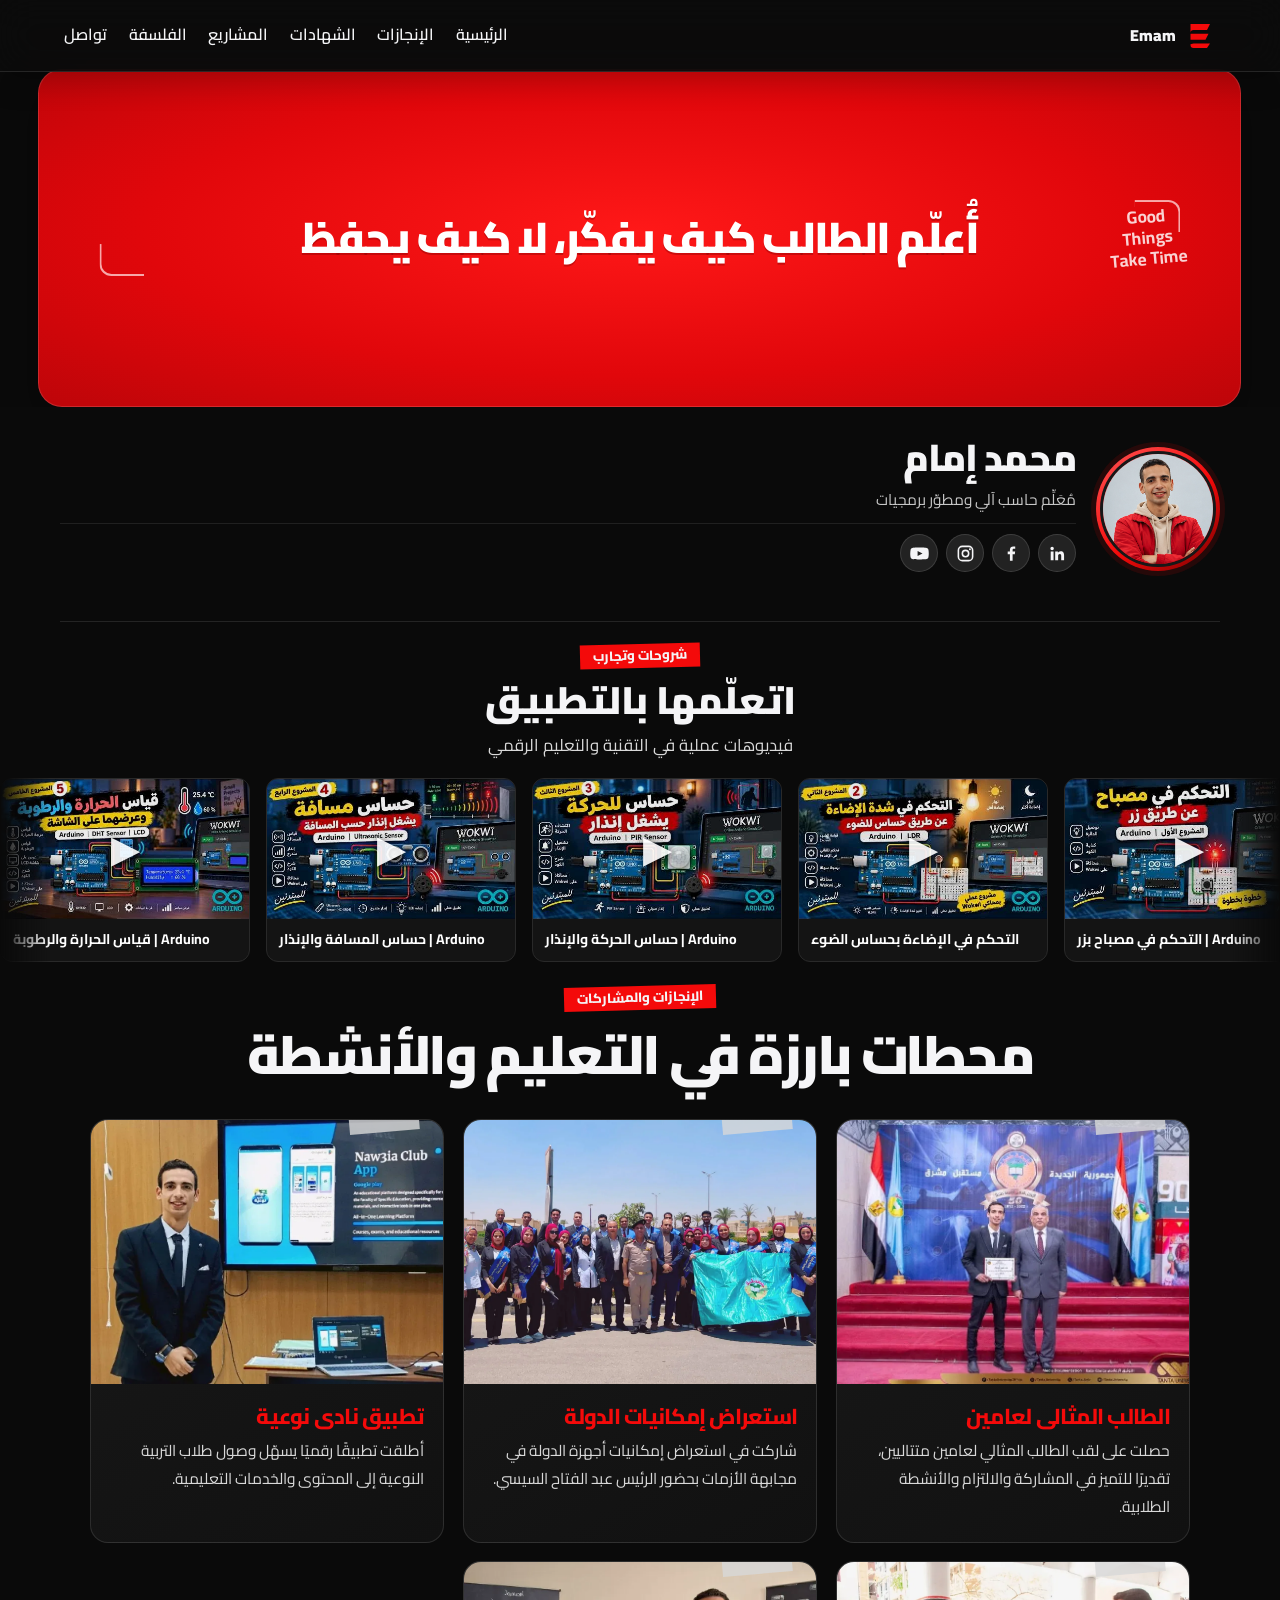
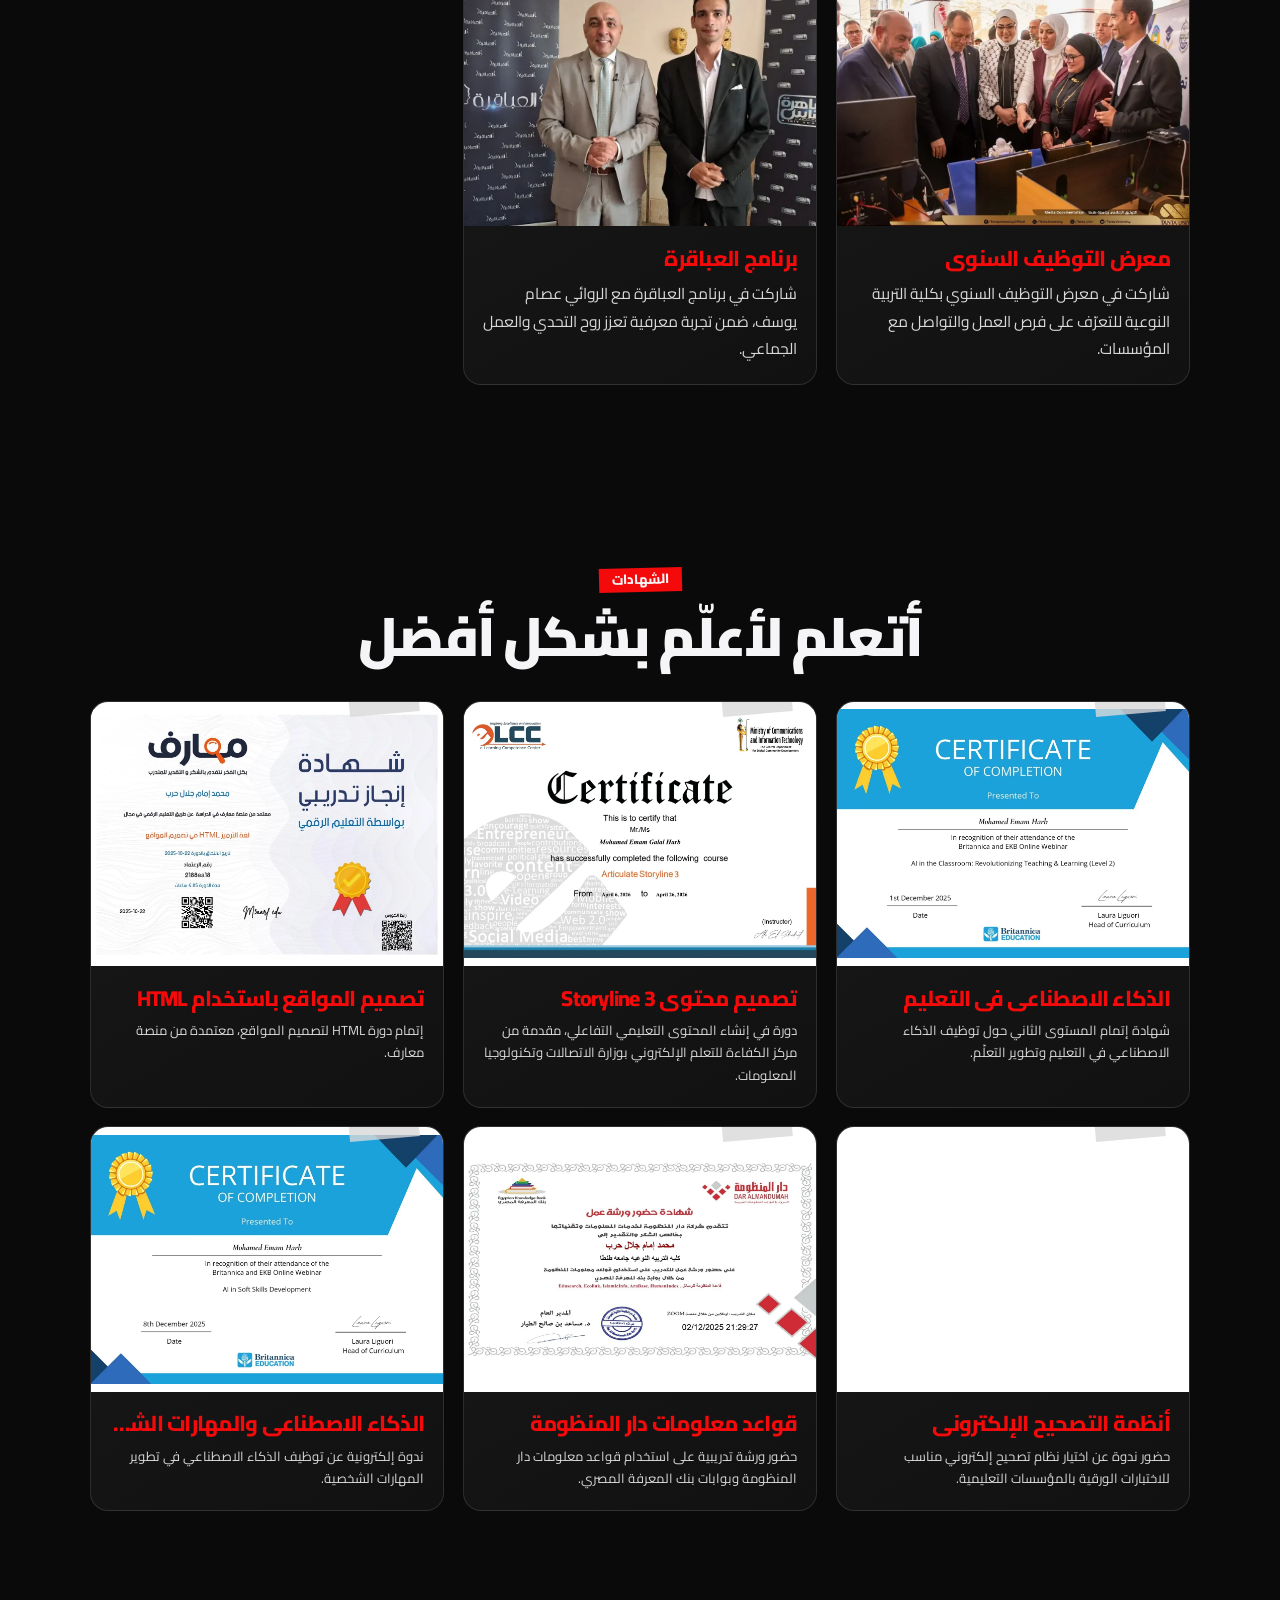
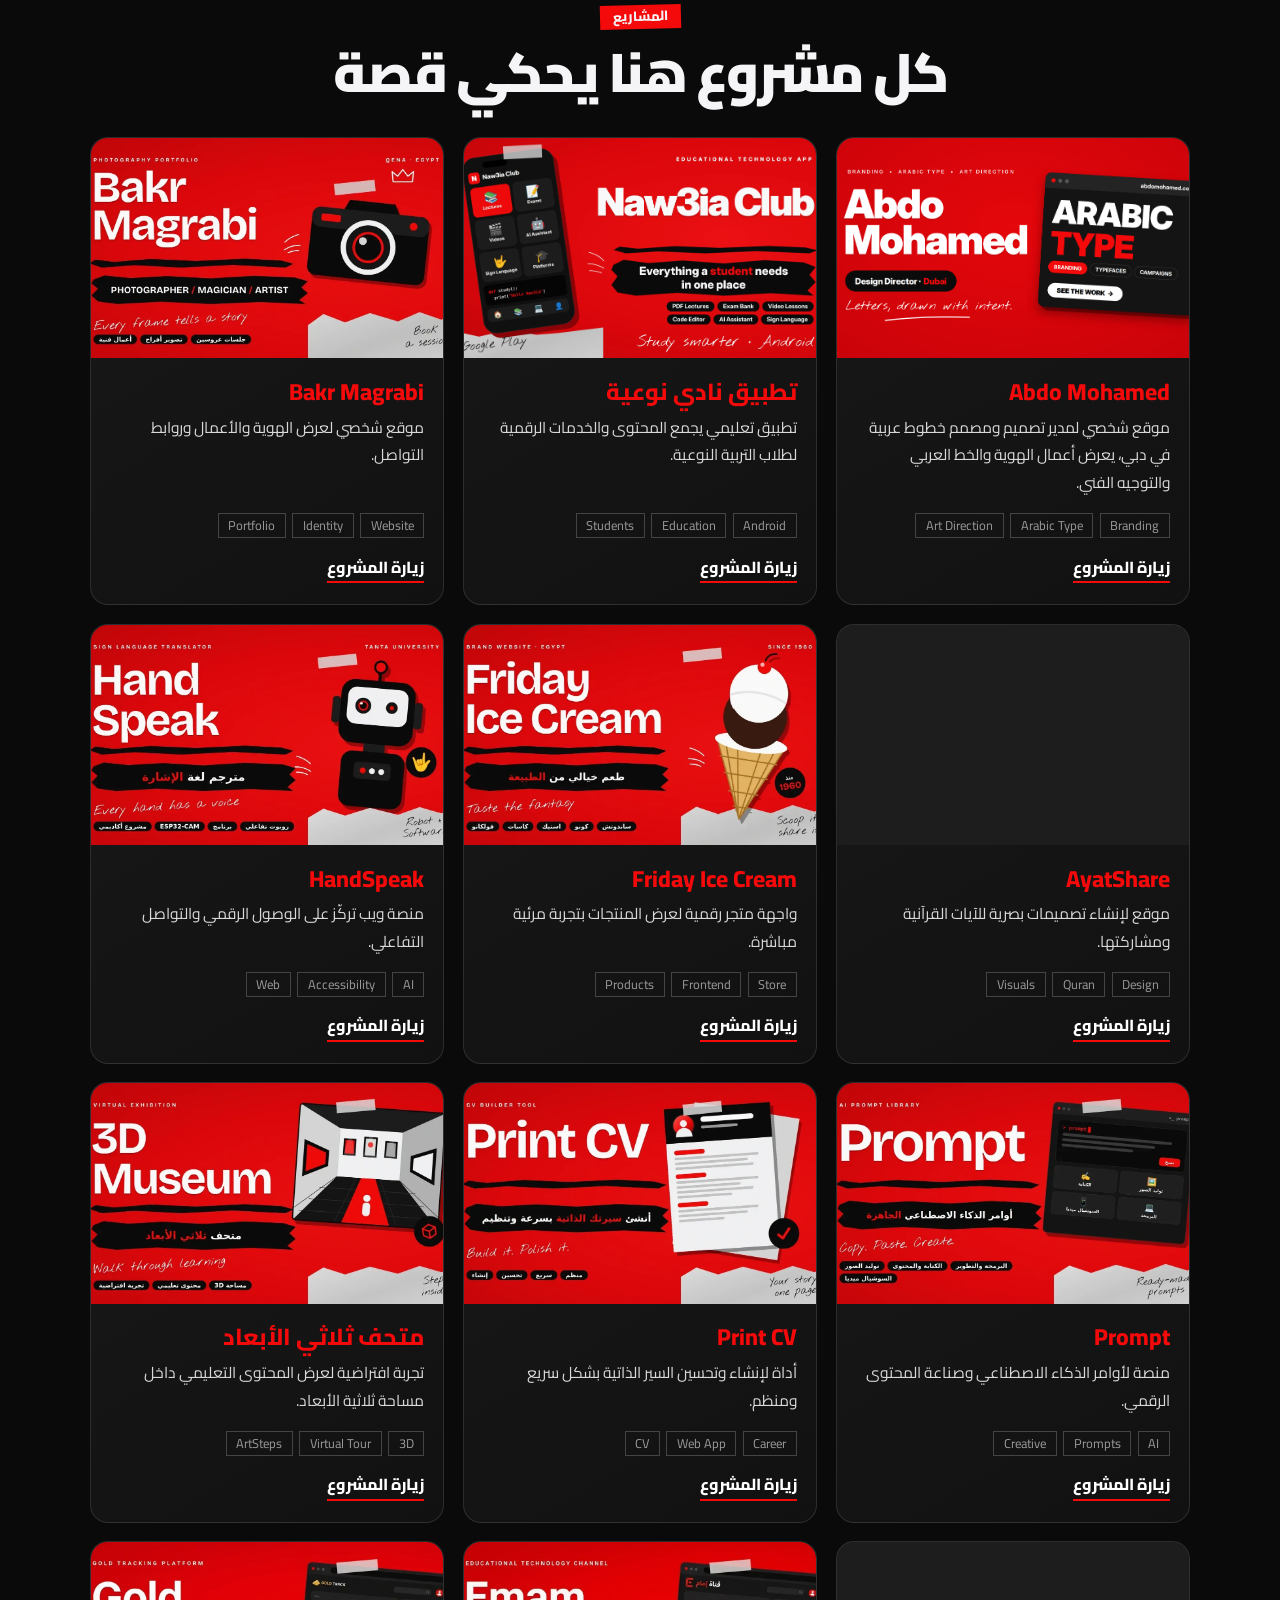
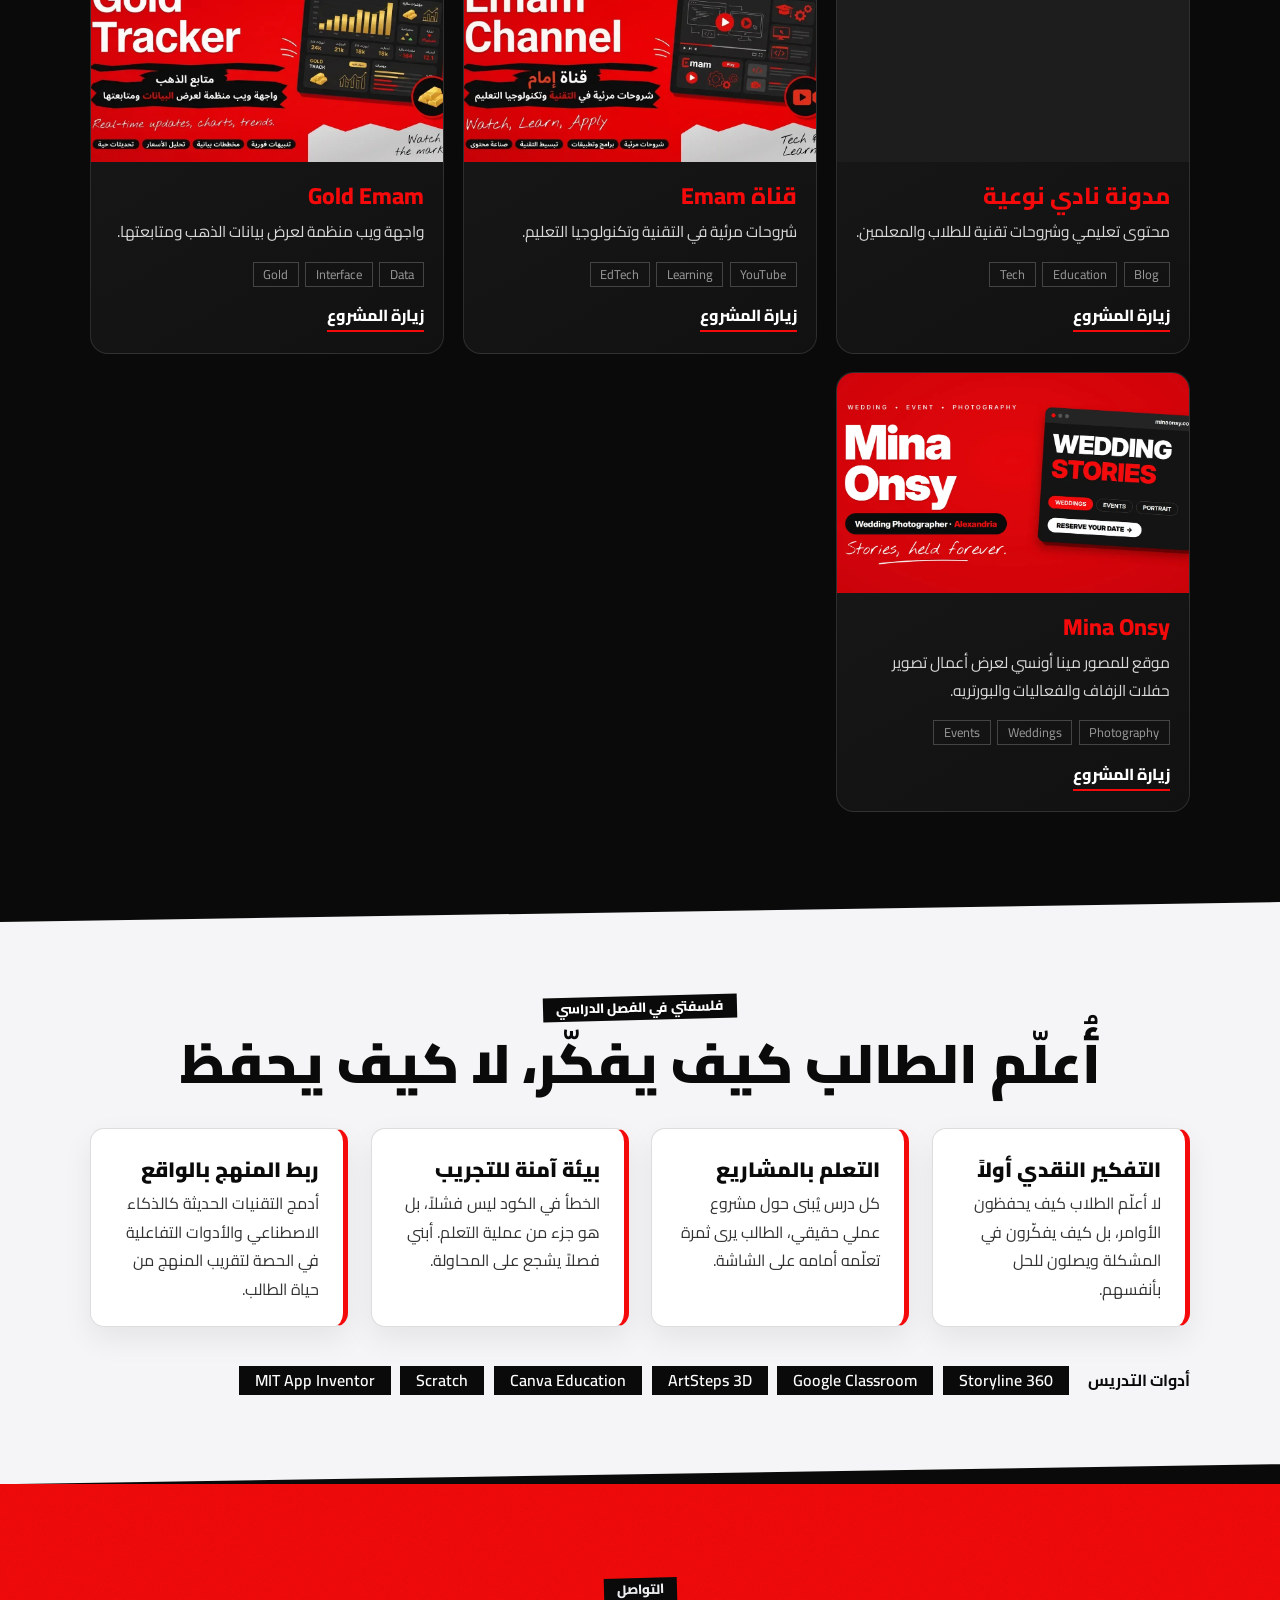
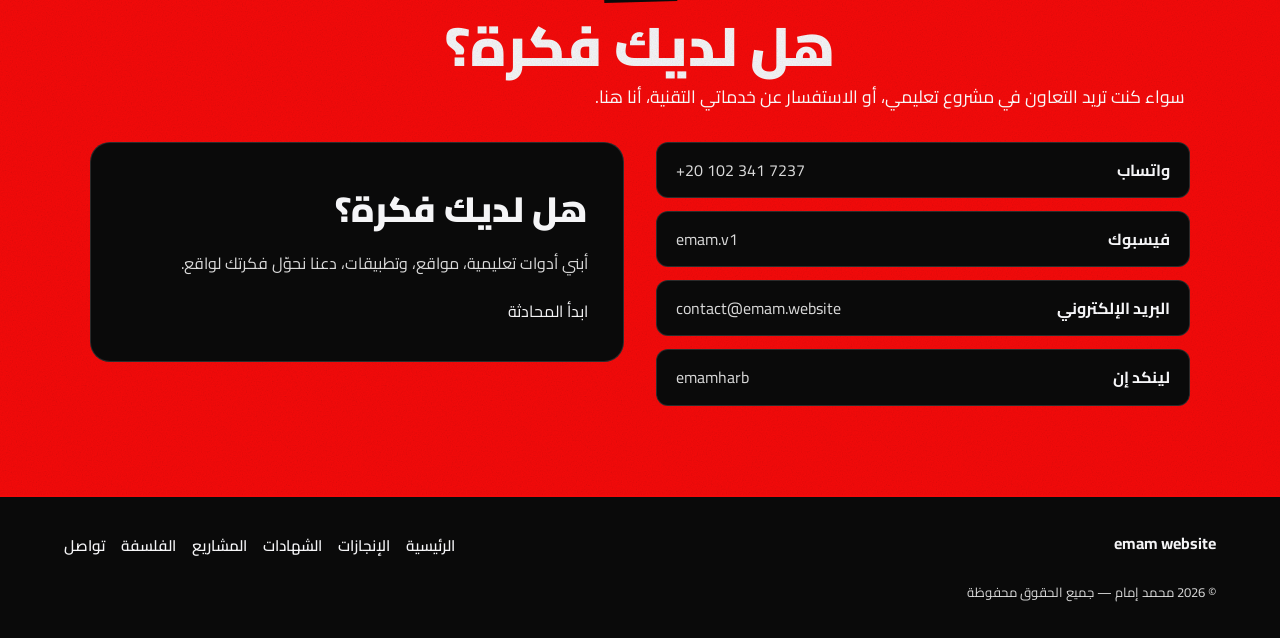
==== commit d89df1d6: "Bundle Cairo fonts locally" ====
--- a/index.html
+++ b/index.html
@@ -29,9 +29,8 @@
 <meta name="twitter:title" content="محمد إمام | مُعَلِّم حاسب آلي ومطوّر برمجيات تعليمية">
 <meta name="twitter:description" content="مُعَلِّم حاسب آلي ومطوّر برمجيات تعليمية في مصر. اكتشف المشاريع والخبرات والإنجازات والشهادات.">
 <meta name="twitter:image" content="https://emam.website/images/cov.jpg">
-<link rel="preconnect" href="https://fonts.googleapis.com">
-<link rel="preconnect" href="https://fonts.gstatic.com" crossorigin>
-<link href="https://fonts.googleapis.com/css2?family=Cairo:wght@400;600;800;900&family=Caveat:wght@700&family=Mrs+Saint+Delafield&family=Nothing+You+Could+Do&display=swap" rel="stylesheet">
+<link rel="preload" href="fonts/cairo-arabic.woff2" as="font" type="font/woff2" crossorigin>
+<link rel="preload" href="fonts/cairo-latin.woff2" as="font" type="font/woff2" crossorigin>
 <link rel="stylesheet" href="css/site.css?v=mobile-rtl-header-20261022">
 </head>
 <body>
--- a/css/site.css
+++ b/css/site.css
@@ -1,5 +1,7 @@
 :root{--hh:58px;--red:#F40A0A;--red2:#C20000;--ink:#0A0A0A;--ink2:#141414;--paper:#F5F5F7;--ash:#D9D9D9;--mute:#9a9a9a}
 :root{--surface:#151515;--line:rgba(255,255,255,.11);--ease:cubic-bezier(.22,1,.36,1)}
+@font-face{font-family:Cairo;src:url('../fonts/cairo-arabic.woff2') format('woff2');font-style:normal;font-weight:400 900;font-display:swap;unicode-range:U+0600-06FF,U+0750-077F,U+08A0-08FF,U+FB50-FDFF,U+FE70-FEFF}
+@font-face{font-family:Cairo;src:url('../fonts/cairo-latin.woff2') format('woff2');font-style:normal;font-weight:400 900;font-display:swap;unicode-range:U+0000-00FF,U+0131,U+0152-0153,U+02BB-02BC,U+02C6,U+02DA,U+02DC,U+2000-206F,U+20AC,U+2122,U+2191,U+2193,U+2212,U+2215,U+FEFF,U+FFFD}
 *{box-sizing:border-box;margin:0;padding:0}
 html{scroll-behavior:smooth;scroll-padding-top:88px}
 body{font-family:Cairo,sans-serif;background:var(--ink);color:var(--paper);line-height:1.8;overflow-x:hidden}
